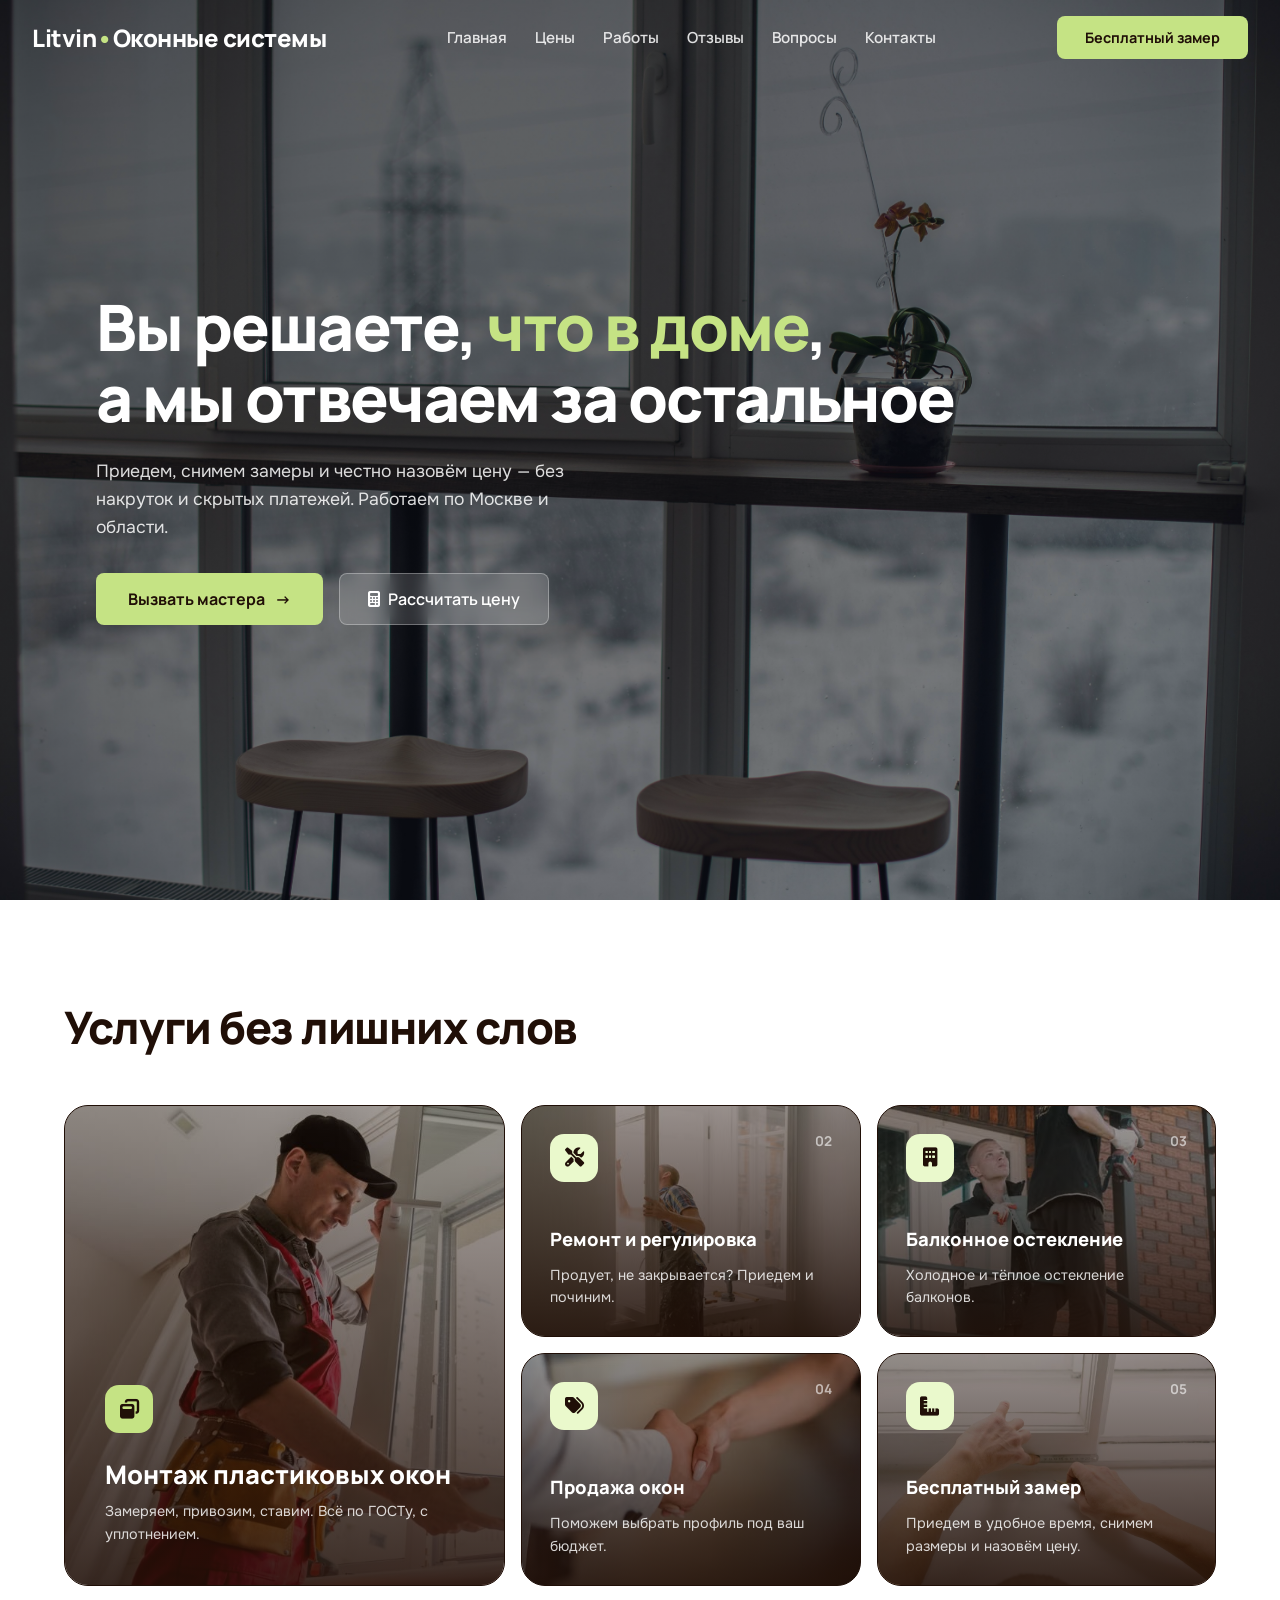
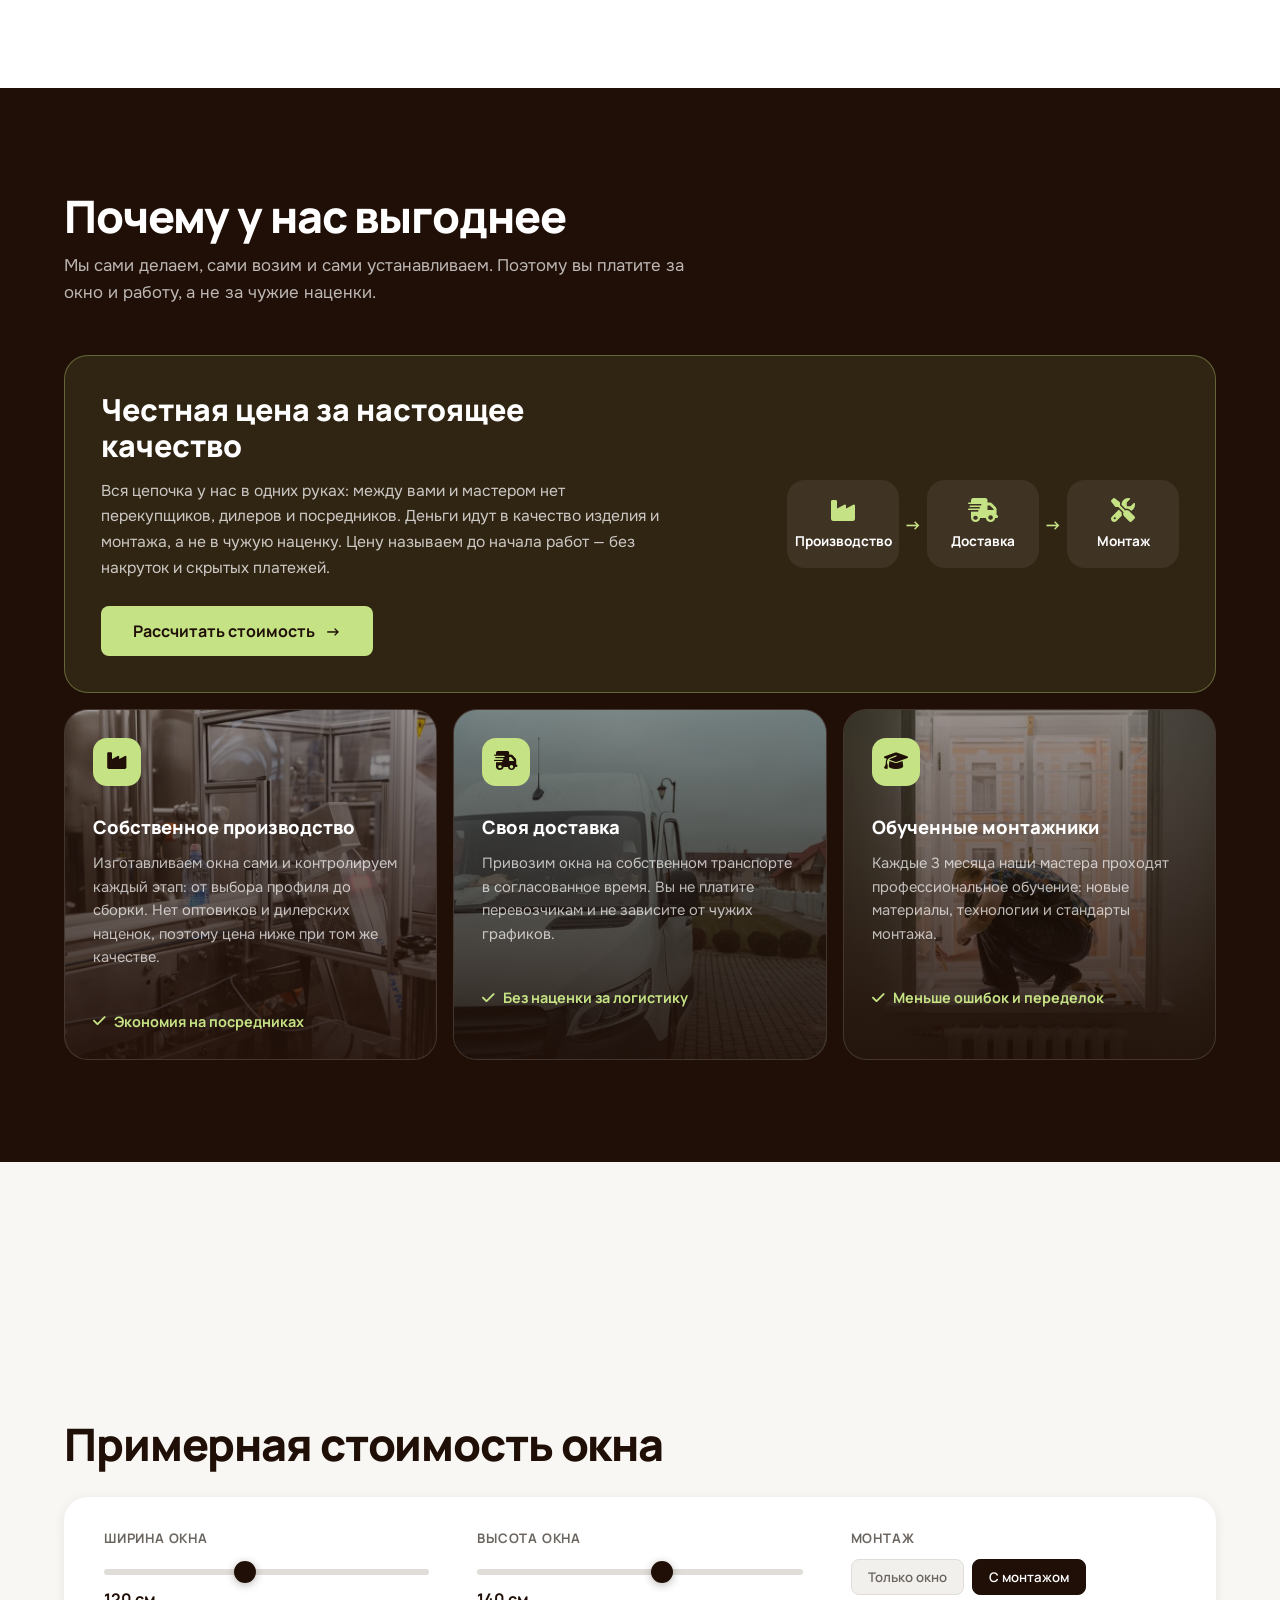
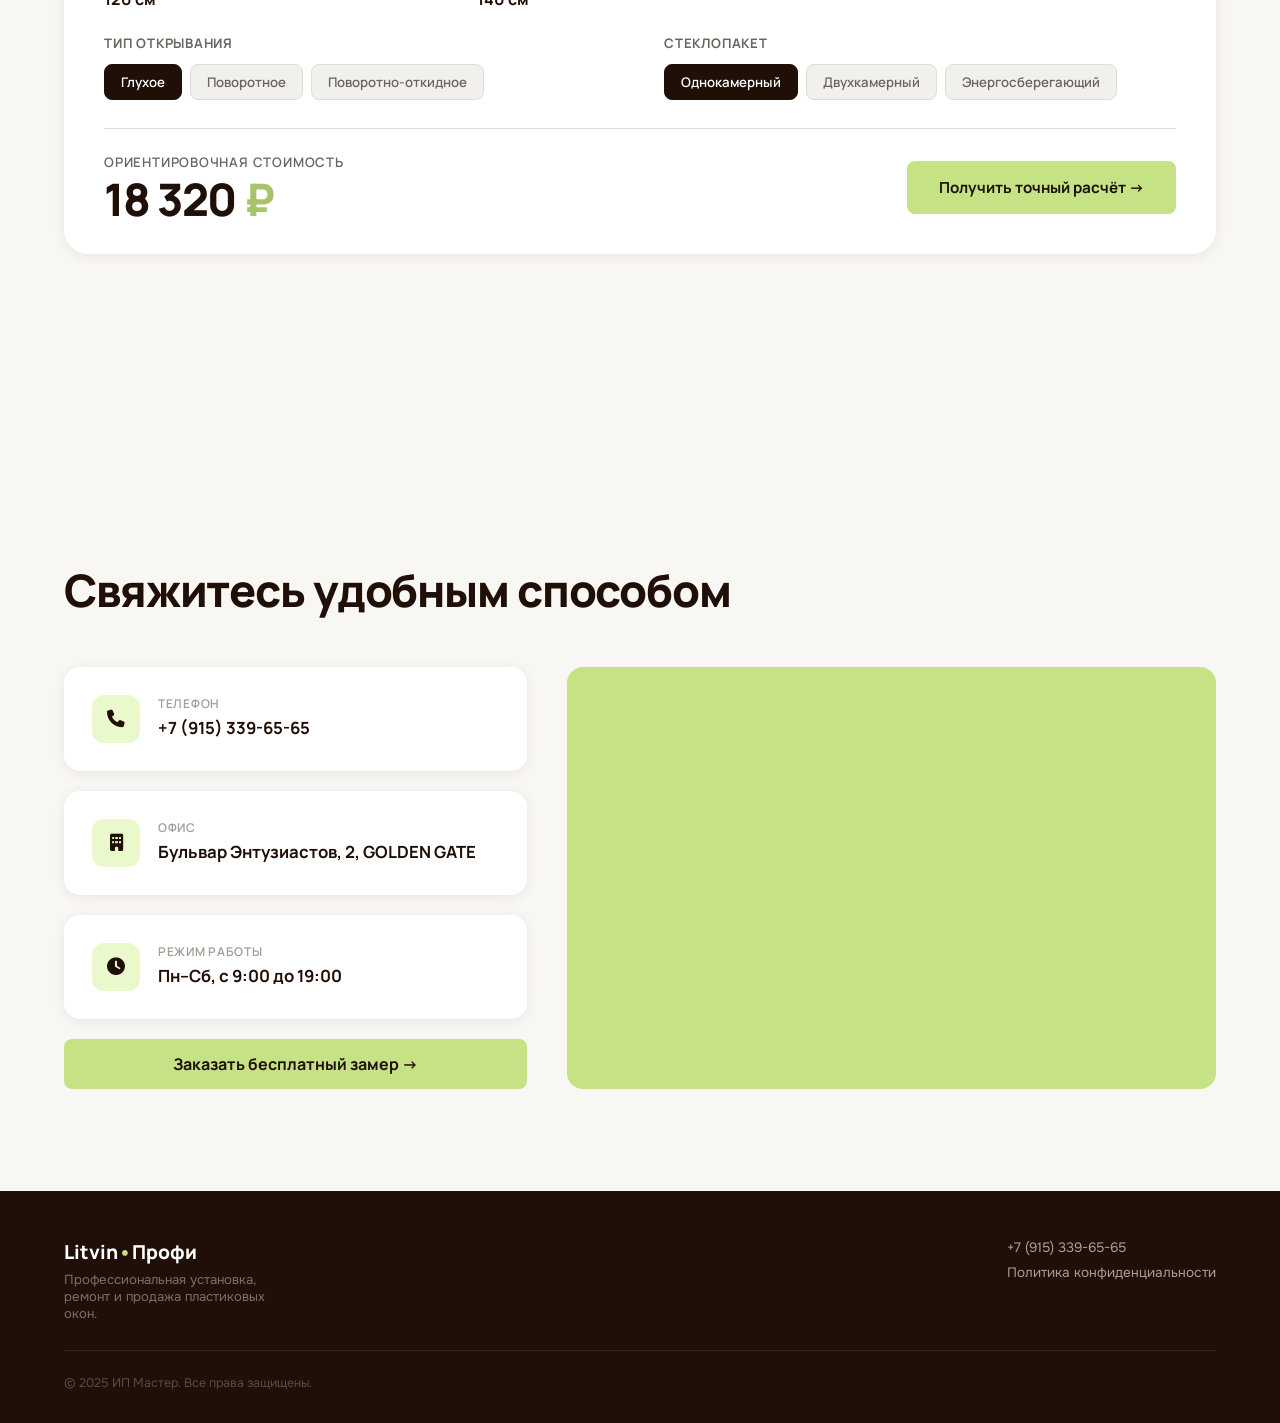
==== index.html @ 49bd023a "works" ====
<!DOCTYPE html>
<html lang="ru">
<head>
  <meta charset="UTF-8" />
  <meta name="viewport" content="width=device-width, initial-scale=1.0" />
  <title>Окна — Профессиональный монтаж</title>
  
  <link rel="preconnect" href="https://fonts.googleapis.com" />
  <link rel="preconnect" href="https://fonts.gstatic.com" crossorigin />
  <link href="https://fonts.googleapis.com/css2?family=Manrope:wght@300;400;500;600;700;800&family=Onest:wght@300;400;500;600;700&display=swap" rel="stylesheet" />
  <link rel="stylesheet" href="https://cdnjs.cloudflare.com/ajax/libs/font-awesome/6.5.0/css/all.min.css" />
  <link rel="stylesheet" href="css/style.css" />
</head>
<body>

  <!-- Лоудер -->
  <div class="loader-wrapper" id="loaderWrapper">
    <div class="loader">
      <div class="truckWrapper">
        <div class="truckBody">
          <svg xmlns="http://www.w3.org/2000/svg" fill="none" viewBox="0 0 198 93" class="trucksvg">
            <path stroke-width="3" stroke="#282828" fill="#F83D3D" d="M135 22.5H177.264C178.295 22.5 179.22 23.133 179.594 24.0939L192.33 56.8443C192.442 57.1332 192.5 57.4404 192.5 57.7504V89C192.5 90.3807 191.381 91.5 190 91.5H135C133.619 91.5 132.5 90.3807 132.5 89V25C132.5 23.6193 133.619 22.5 135 22.5Z"></path>
            <path stroke-width="3" stroke="#282828" fill="#7D7C7C" d="M146 33.5H181.741C182.779 33.5 183.709 34.1415 184.078 35.112L190.538 52.112C191.16 53.748 189.951 55.5 188.201 55.5H146C144.619 55.5 143.5 54.3807 143.5 53V36C143.5 34.6193 144.619 33.5 146 33.5Z"></path>
            <path stroke-width="2" stroke="#282828" fill="#282828" d="M150 65C150 65.39 149.763 65.8656 149.127 66.2893C148.499 66.7083 147.573 67 146.5 67C145.427 67 144.501 66.7083 143.873 66.2893C143.237 65.8656 143 65.39 143 65C143 64.61 143.237 64.1344 143.873 63.7107C144.501 63.2917 145.427 63 146.5 63C147.573 63 148.499 63.2917 149.127 63.7107C149.763 64.1344 150 64.61 150 65Z"></path>
            <rect stroke-width="2" stroke="#282828" fill="#FFFCAB" rx="1" height="7" width="5" y="63" x="187"></rect>
            <rect stroke-width="2" stroke="#282828" fill="#282828" rx="1" height="11" width="4" y="81" x="193"></rect>
            <rect stroke-width="3" stroke="#282828" fill="#DFDFDF" rx="2.5" height="90" width="121" y="1.5" x="6.5"></rect>
            <rect stroke-width="2" stroke="#282828" fill="#DFDFDF" rx="2" height="4" width="6" y="84" x="1"></rect>
          </svg>
        </div>
        <div class="truckTires">
          <svg xmlns="http://www.w3.org/2000/svg" fill="none" viewBox="0 0 30 30" class="tiresvg">
            <circle stroke-width="3" stroke="#282828" fill="#282828" r="13.5" cy="15" cx="15"></circle>
            <circle fill="#DFDFDF" r="7" cy="15" cx="15"></circle>
          </svg>
          <svg xmlns="http://www.w3.org/2000/svg" fill="none" viewBox="0 0 30 30" class="tiresvg">
            <circle stroke-width="3" stroke="#282828" fill="#282828" r="13.5" cy="15" cx="15"></circle>
            <circle fill="#DFDFDF" r="7" cy="15" cx="15"></circle>
          </svg>
        </div>
        <div class="road"></div>
        <svg xml:space="preserve" viewBox="0 0 453.459 453.459" xmlns="http://www.w3.org/2000/svg" id="Capa_1" version="1.1" fill="#000000" class="lampPost">
          <path d="M252.882,0c-37.781,0-68.686,29.953-70.245,67.358h-6.917v8.954c-26.109,2.163-45.463,10.011-45.463,19.366h9.993c-1.65,5.146-2.507,10.54-2.507,16.017c0,28.956,23.558,52.514,52.514,52.514c28.956,0,52.514-23.558,52.514-52.514c0-5.478-0.856-10.872-2.506-16.017h9.992c0-9.354-19.352-17.204-45.463-19.366v-8.954h-6.149C200.189,38.779,223.924,16,252.882,16c29.952,0,54.32,24.368,54.32,54.32c0,28.774-11.078,37.009-25.105,47.437c-17.444,12.968-37.216,27.667-37.216,78.884v113.914h-0.797c-5.068,0-9.174,4.108-9.174,9.177c0,2.844,1.293,5.383,3.321,7.066c-3.432,27.933-26.851,95.744-8.226,115.459v11.202h45.75v-11.202c18.625-19.715-4.794-87.527-8.227-115.459c2.029-1.683,3.322-4.223,3.322-7.066c0-5.068-4.107-9.177-9.176-9.177h-0.795V196.641c0-43.174,14.942-54.283,30.762-66.043c14.793-10.997,31.559-23.461,31.559-60.277C323.202,31.545,291.656,0,252.882,0z M232.77,111.694c0,23.442-19.071,42.514-42.514,42.514c-23.442,0-42.514-19.072-42.514-42.514c0-5.531,1.078-10.957,3.141-16.017h78.747C231.693,100.736,232.77,106.162,232.77,111.694z"></path>
        </svg>
      </div>
    </div>
  </div>

  <!-- Мобильное меню -->
  <div class="menu-overlay" id="menuOverlay"></div>
  <div class="mobile-menu" id="mobileMenu">
    <a href="index.html">Главная</a>
    <a href="#calculator">Калькулятор</a>
    <a href="portfolio.html">Работы</a>
    <a href="reviews.html">Отзывы</a>
    <a href="faq.html">Вопросы</a>
    <a href="#contacts">Контакты</a>
    <button class="nav-cta mobile-cta" onclick="openLeadModal()">Бесплатный замер</button>
  </div>

  <!-- Шапка -->
  <header id="header">
    <div class="nav-container">
      <div class="nav-logo">
        <a href="#">Litvin<span>•</span>Оконные системы</a>
      </div>
      
      <nav class="nav-links">
        <a href="index.html">Главная</a>
        <a href="#calculator">Цены</a>
        <a href="portfolio.html">Работы</a>
        <a href="reviews.html">Отзывы</a>
        <a href="faq.html">Вопросы</a>
        <a href="#contacts">Контакты</a>
      </nav>
      
      <button class="nav-cta" onclick="openLeadModal()">Бесплатный замер</button>
      <button class="hamburger" id="menuOpen" aria-label="Меню"><i class="fa fa-bars"></i></button>
    </div>
  </header>

  <!-- Герой -->
  <section id="hero">
    <div class="hero-overlay"></div>
    <div class="hero-content">
      <div class="hero-text">
        <h1>Вы решаете, <span>что в доме</span>,<br/>а мы отвечаем за остальное</h1>
        <p>Приедем, снимем замеры и честно назовём цену — без накруток и скрытых платежей. Работаем по Москве и области.</p>
        <div class="hero-btns">
          <button class="btn-primary" onclick="openLeadModal()">Вызвать мастера <span class="arrow">→</span></button>
          <a href="#calculator" class="btn-secondary"><i class="fa fa-calculator"></i> Рассчитать цену</a>
        </div>
      </div>
    </div>
  </section>

  <!-- Услуги -->
  <section id="services">
    <div class="section-inner">
      <h2 class="section-title reveal">Услуги без лишних слов</h2>
      <div class="services-grid">
        <div class="service-card featured reveal" data-photo="montazh">
          <div class="service-icon"><i class="fa fa-window-restore"></i></div>
          <div>
            <div class="service-name">Монтаж пластиковых окон</div>
            <div class="service-desc">Замеряем, привозим, ставим. Всё по ГОСТу, с уплотнением.</div>
          </div>
          <div class="service-num">01</div>
        </div>
        <div class="service-card reveal" data-photo="remont">
          <div class="service-icon"><i class="fa fa-screwdriver-wrench"></i></div>
          <div class="service-name">Ремонт и регулировка</div>
          <div class="service-desc">Продует, не закрывается? Приедем и починим.</div>
          <div class="service-num">02</div>
        </div>
        <div class="service-card reveal" data-photo="balkon">
          <div class="service-icon"><i class="fa fa-building"></i></div>
          <div class="service-name">Балконное остекление</div>
          <div class="service-desc">Холодное и тёплое остекление балконов.</div>
          <div class="service-num">03</div>
        </div>
        <div class="service-card reveal" data-photo="prodazha">
          <div class="service-icon"><i class="fa fa-tags"></i></div>
          <div class="service-name">Продажа окон</div>
          <div class="service-desc">Поможем выбрать профиль под ваш бюджет.</div>
          <div class="service-num">04</div>
        </div>
        <div class="service-card reveal" data-photo="zamer">
          <div class="service-icon"><i class="fa fa-ruler-combined"></i></div>
          <div class="service-name">Бесплатный замер</div>
          <div class="service-desc">Приедем в удобное время, снимем размеры и назовём цену.</div>
          <div class="service-num">05</div>
        </div>
      </div>
    </div>
  </section>

  <!-- Преимущества -->
  <section id="advantages">
    <div class="section-inner">
      <h2 class="section-title reveal">Почему у нас выгоднее</h2>
      <p class="adv-lead reveal">Мы сами делаем, сами возим и сами устанавливаем. Поэтому вы платите за окно и работу, а не за чужие наценки.</p>

      <div class="adv-grid">
        <div class="adv-card adv-main reveal">
          <div class="adv-main-text">
            <div class="adv-main-title">Честная цена за настоящее качество</div>
            <p>Вся цепочка у нас в одних руках: между вами и мастером нет перекупщиков, дилеров и посредников. Деньги идут в качество изделия и монтажа, а не в чужую наценку. Цену называем до начала работ — без накруток и скрытых платежей.</p>
            <a href="#calculator" class="btn-primary">Рассчитать стоимость <span class="arrow">→</span></a>
          </div>
          <div class="adv-chain" aria-label="Производство, доставка, монтаж">
            <div class="adv-step"><i class="fa fa-industry"></i><span>Производство</span></div>
            <div class="adv-step"><i class="fa fa-truck-fast"></i><span>Доставка</span></div>
            <div class="adv-step"><i class="fa fa-screwdriver-wrench"></i><span>Монтаж</span></div>
          </div>
        </div>

        <div class="adv-card reveal" data-photo="proizvodstvo">
          <div class="adv-icon"><i class="fa fa-industry"></i></div>
          <div class="adv-name">Собственное производство</div>
          <div class="adv-desc">Изготавливаем окна сами и контролируем каждый этап: от выбора профиля до сборки. Нет оптовиков и дилерских наценок, поэтому цена ниже при том же качестве.</div>
          <div class="adv-benefit"><i class="fa fa-check"></i> Экономия на посредниках</div>
        </div>

        <div class="adv-card reveal" data-photo="dostavka">
          <div class="adv-icon"><i class="fa fa-truck-fast"></i></div>
          <div class="adv-name">Своя доставка</div>
          <div class="adv-desc">Привозим окна на собственном транспорте в согласованное время. Вы не платите перевозчикам и не зависите от чужих графиков.</div>
          <div class="adv-benefit"><i class="fa fa-check"></i> Без наценки за логистику</div>
        </div>

        <div class="adv-card reveal" data-photo="montazhniki">
          <div class="adv-icon"><i class="fa fa-graduation-cap"></i></div>
          <div class="adv-name">Обученные монтажники</div>
          <div class="adv-desc">Каждые 3 месяца наши мастера проходят профессиональное обучение: новые материалы, технологии и стандарты монтажа.</div>
          <div class="adv-benefit"><i class="fa fa-check"></i> Меньше ошибок и переделок</div>
        </div>
      </div>
    </div>
  </section>

  <!-- Калькулятор -->
  <section id="calculator">
    <div class="section-inner">
      <h2 class="section-title reveal">Примерная стоимость окна</h2>
      <div class="calc-wrapper">
        <div class="calc-form">
          <div class="calc-group">
            <label class="calc-label">Ширина окна</label>
            <input type="range" class="calc-range" id="rangeW" min="60" max="200" value="120" step="5" />
            <span class="range-val"><span id="valW">120</span> см</span>
          </div>
          <div class="calc-group">
            <label class="calc-label">Высота окна</label>
            <input type="range" class="calc-range" id="rangeH" min="60" max="200" value="140" step="5" />
            <span class="range-val"><span id="valH">140</span> см</span>
          </div>
          <div class="calc-group">
            <label class="calc-label">Тип открывания</label>
            <div class="toggle-group" id="openType">
              <button class="toggle-btn active" data-val="1" onclick="setToggle('openType', this)">Глухое</button>
              <button class="toggle-btn" data-val="1.15" onclick="setToggle('openType', this)">Поворотное</button>
              <button class="toggle-btn" data-val="1.25" onclick="setToggle('openType', this)">Поворотно-откидное</button>
            </div>
          </div>
          <div class="calc-group">
            <label class="calc-label">Стеклопакет</label>
            <div class="toggle-group" id="glassType">
              <button class="toggle-btn active" data-val="1" onclick="setToggle('glassType', this)">Однокамерный</button>
              <button class="toggle-btn" data-val="1.2" onclick="setToggle('glassType', this)">Двухкамерный</button>
              <button class="toggle-btn" data-val="1.4" onclick="setToggle('glassType', this)">Энергосберегающий</button>
            </div>
          </div>
          <div class="calc-group">
            <label class="calc-label">Монтаж</label>
            <div class="toggle-group" id="mountType">
              <button class="toggle-btn" data-val="0" onclick="setToggle('mountType', this)">Только окно</button>
              <button class="toggle-btn active" data-val="1" onclick="setToggle('mountType', this)">С монтажом</button>
            </div>
          </div>
        </div>
        <div class="calc-result">
          <div class="calc-total">
            <div class="calc-result-label">Ориентировочная стоимость</div>
            <div class="calc-price" id="calcPrice">18 400 <span>₽</span></div>
          </div>
          <button class="btn-amber" onclick="openLeadModal()">Получить точный расчёт →</button>
        </div>
      </div>
    </div>
  </section>

  
  <!-- Контакты -->
  <section id="contacts">
    <div class="section-inner">
      <h2 class="section-title reveal">Свяжитесь удобным способом</h2>
      <div class="contacts-grid">
        <div class="contact-info">
          <div class="contact-block">
            <div class="ci-icon"><i class="fa fa-phone"></i></div>
            <div>
              <div class="ci-label">Телефон</div>
              <a class="ci-value" href="tel:+79153396565">+7 (915) 339-65-65</a>
            </div>
          </div>
          <div class="contact-block">
            <div class="ci-icon"><i class="fa fa-building"></i></div>
            <div>
              <div class="ci-label">Офис</div>
              <span class="ci-value">Бульвар Энтузиастов, 2, GOLDEN GATE</span>
           
            </div>
          </div>
          <div class="contact-block">
            <div class="ci-icon"><i class="fa fa-clock"></i></div>
            <div>
              <div class="ci-label">Режим работы</div>
              <span class="ci-value">Пн–Сб, с 9:00 до 19:00</span>
            </div>
          </div>
          <button class="btn-primary" style="width:100%;justify-content:center;" onclick="openLeadModal()">Заказать бесплатный замер →</button>
        </div>
        <div class="map-wrap">
          <iframe
            src="https://yandex.ru/map-widget/v1/?ll=37.682317%2C55.746233&z=17&pt=37.682317%2C55.746233%2Cpm2rdm"
            title="Карта: Бульвар Энтузиастов, 2, GOLDEN GATE"
            loading="lazy"
            referrerpolicy="no-referrer-when-downgrade"
            allowfullscreen></iframe>
        </div>
      </div>
    </div>
  </section>

  <!-- Футер -->
  <footer>
    <div class="footer-inner">
      <div class="footer-brand">
        <div class="brand-name">Litvin<span>•</span>Профи</div>
        <p>Профессиональная установка, ремонт и продажа пластиковых окон.</p>
      </div>
      <div class="footer-links">
        <a href="tel:+79153396565">+7 (915) 339-65-65</a>
        <a href="privacy.html">Политика конфиденциальности</a>
      </div>
    </div>
    <div class="footer-bottom">
      <p>© 2025 ИП Мастер. Все права защищены.</p>
    </div>
  </footer>

  <!-- Кнопка наверх -->
  <button id="scroll-top" onclick="window.scrollTo({top:0,behavior:'smooth'})">
    <i class="fa fa-arrow-up"></i>
  </button>

  <!-- МОДАЛЬНОЕ ОКНО ФОРМЫ ЗАЯВКИ -->
  <div class="lead-modal-overlay" id="leadModalOverlay" onclick="closeLeadModal(event)">
    <div class="lead-modal" role="dialog" aria-modal="true" aria-labelledby="leadModalTitle">
      <button class="lead-modal-close" onclick="closeLeadModal()" aria-label="Закрыть">
        <i class="fa fa-times"></i>
      </button>

      <form class="form" id="leadForm" novalidate>
        <p class="title" id="leadModalTitle">Бесплатный замер</p>
        <p class="message">Оставьте заявку — с вами свяжутся в ближайшее время</p>

        <label>
          <input class="input" type="text" id="userName" placeholder=" " required>
          <span>Ваше имя</span>
        </label>

        <label>
          <input class="input" type="tel" id="userPhone" placeholder=" " required>
          <span>Телефон</span>
        </label>

        <label>
          <input class="input" type="text" id="userAddress" placeholder=" ">
          <span>Адрес (необязательно)</span>
        </label>

        <label>
          <textarea class="input textarea" id="userMessage" rows="3" placeholder=" "></textarea>
          <span>Комментарий</span>
        </label>

        <label class="consent">
          <input type="checkbox" id="userConsent" required>
          <span>Я даю согласие на обработку персональных данных и ознакомлен(а) с <a href="privacy.html" target="_blank" rel="noopener">Политикой конфиденциальности</a></span>
        </label>

        <button type="submit" class="submit">Отправить заявку</button>
        <div class="form-notification-slot" id="formNotificationSlot"></div>
      </form>
    </div>
  </div>

  <script src="js/main.js"></script>
</body>
</html>
---- css/style.css ----
/* ============================
   ПЕРЕМЕННЫЕ И СБРОС
   ============================ */
:root {
  --white: #FFFFFF;
  --cream: #F9F7F4;
  --gray-100: #F2F0ED;
  --gray-200: #E0DDD8;
  --gray-400: #A09B93;
  --gray-600: #6B6560;
  --gray-800: #2E2B27;
  --primary-light: #c5e384;
  --primary-dark: #200f07;
  --accent: #c5e384;
  --accent-dark: #a8c46a;
  --accent-light: #eaf9cc;
  --shadow-sm: 0 2px 12px rgba(32,15,7,0.08);
  --shadow-md: 0 8px 32px rgba(32,15,7,0.12);
  --shadow-lg: 0 20px 60px rgba(32,15,7,0.18);
  --radius: 16px;
  --radius-sm: 8px;
  --transition: 0.35s cubic-bezier(0.4,0,0.2,1);
}

*, *::before, *::after {
  box-sizing: border-box;
  margin: 0;
  padding: 0;
}

html {
  scroll-behavior: smooth;
  font-size: 16px;
}

body {
  font-family: 'Onest', sans-serif;
  background: var(--cream);
  color: var(--gray-800);
  overflow-x: hidden;
}

body.modal-open {
  overflow: hidden;
}

/* ============================
   ШАПКА
   ============================ */
#header {
  position: fixed;
  top: 0;
  left: 0;
  right: 0;
  z-index: 1000;
  background: transparent;
  transition: background 0.3s ease, backdrop-filter 0.3s ease;
}

#header.scrolled {
  background: #200f07;
  backdrop-filter: blur(10px);
  box-shadow: 0 4px 20px rgba(0,0,0,0.2);
}

.nav-container {
  max-width: 1400px;
  margin: 0 auto;
  padding: 16px 32px;
  display: flex;
  align-items: center;
  justify-content: space-between;
  gap: 32px;
}

.nav-logo a {
  font-family: 'Manrope', sans-serif;
  font-weight: 800;
  font-size: 1.5rem;
  color: var(--white);
  text-decoration: none;
  letter-spacing: -0.02em;
}

.nav-logo a span { color: var(--primary-light); }

.nav-links {
  display: flex;
  gap: 28px;
}

.nav-links a {
  font-family: 'Manrope', sans-serif;
  font-weight: 600;
  font-size: 0.95rem;
  color: rgba(255,255,255,0.85);
  text-decoration: none;
  transition: var(--transition);
}

.nav-links a:hover { color: var(--primary-light); }

.nav-cta {
  background: var(--primary-light);
  color: var(--primary-dark);
  border: none;
  font-family: 'Manrope', sans-serif;
  font-weight: 700;
  font-size: 0.9rem;
  padding: 12px 28px;
  border-radius: 8px;
  cursor: pointer;
  transition: var(--transition);
  white-space: nowrap;
}

.nav-cta:hover {
  background: var(--accent-dark);
  transform: translateY(-2px);
}

.hamburger {
  display: none;
  width: 44px;
  height: 44px;
  background: rgba(255,255,255,0.2);
  border-radius: 50%;
  border: 1px solid rgba(255,255,255,0.3);
  cursor: pointer;
  font-size: 1.2rem;
  color: var(--white);
  transition: all 0.3s ease;
}

@media (max-width: 900px) {
  .nav-links { display: none; }
  .hamburger { display: flex; align-items: center; justify-content: center; }
  .nav-cta { margin-left: auto; }
}

@media (max-width: 600px) {
  .nav-container { padding: 12px 16px; }
  .nav-logo a { font-size: 1.2rem; }
  .nav-cta { display: none; }
  .hamburger { margin-left: auto; }
}

/* ============================
   ГЕРОЙ
   ============================ */
#hero {
  min-height: 100vh;
  position: relative;
  background: url('../images/back.jpg') center center / cover no-repeat, #200f07;
  display: flex;
  align-items: center;
  justify-content: center;
  padding-top: calc(80px + env(safe-area-inset-top, 0px));
}

.hero-overlay {
  position: absolute;
  inset: 0;
  background: linear-gradient(135deg, rgba(0,0,0,0.55) 0%, rgba(0,0,0,0.4) 100%);
}

.hero-content {
  position: relative;
  z-index: 2;
  max-width: 1400px;
  width: 100%;
  margin: 0 auto;
  padding: 120px 32px 80px;
  display: flex;
  align-items: center;
  justify-content: space-between;
  gap: 60px;
  flex-wrap: wrap;
}

.hero-text { flex: 1; min-width: 280px; }

.hero-text h1 {
  font-family: 'Manrope', sans-serif;
  font-weight: 800;
  font-size: clamp(2.2rem, 5vw, 4rem);
  line-height: 1.1;
  letter-spacing: -0.03em;
  color: var(--white);
  margin-bottom: 24px;
}

.hero-text h1 span { color: var(--primary-light); }

.hero-text p {
  font-size: 1.1rem;
  color: rgba(255,255,255,0.85);
  line-height: 1.6;
  max-width: 500px;
  margin-bottom: 32px;
}

.hero-btns {
  display: flex;
  gap: 16px;
  flex-wrap: wrap;
}

.btn-primary {
  display: inline-flex;
  align-items: center;
  gap: 10px;
  background: var(--primary-light);
  color: var(--primary-dark);
  font-family: 'Manrope', sans-serif;
  font-weight: 700;
  font-size: 1rem;
  padding: 14px 32px;
  border-radius: 8px;
  border: none;
  cursor: pointer;
  text-decoration: none;
  transition: var(--transition);
}

.btn-primary:hover {
  background: var(--accent-dark);
  transform: translateY(-2px);
}

.btn-primary .arrow {
  display: inline-block;
  transition: transform 0.3s;
}

.btn-primary:hover .arrow { transform: translateX(6px); }

.btn-secondary {
  display: inline-flex;
  align-items: center;
  gap: 8px;
  background: rgba(255,255,255,0.15);
  backdrop-filter: blur(8px);
  color: var(--white);
  font-family: 'Manrope', sans-serif;
  font-weight: 600;
  font-size: 1rem;
  padding: 14px 28px;
  border-radius: 8px;
  border: 1.5px solid rgba(255,255,255,0.3);
  cursor: pointer;
  text-decoration: none;
  transition: var(--transition);
}

.btn-secondary:hover {
  background: rgba(255,255,255,0.25);
  border-color: var(--primary-light);
}

@media (max-width: 900px) {
  .hero-content {
    flex-direction: column;
    text-align: left;
    padding: 140px 24px 60px;
    gap: 40px;
  }
  .hero-text h1 {
    font-size: clamp(2rem, 8vw, 3rem);
    line-height: 1.15;
  }
  .hero-text h1 br { display: none; }
  .hero-text p {
    font-size: 1rem;
    max-width: 100%;
    line-height: 1.5;
  }
  .hero-btns {
    flex-direction: column;
    align-items: stretch;
    gap: 12px;
  }
  .hero-btns .btn-primary,
  .hero-btns .btn-secondary {
    width: 100%;
    justify-content: center;
    padding: 16px 24px;
    font-size: 0.95rem;
  }
}

/* ============================
   ОБЩИЕ СТИЛИ СЕКЦИЙ
   ============================ */
section {
  padding: clamp(64px, 8vw, 120px) clamp(20px, 5vw, 80px);
}

.section-inner {
  max-width: 1180px;
  margin: 0 auto;
}

.section-label {
  display: inline-flex;
  align-items: center;
  gap: 8px;
  font-family: 'Manrope', sans-serif;
  font-weight: 700;
  font-size: 0.8rem;
  letter-spacing: 0.08em;
  text-transform: uppercase;
  color: var(--accent-dark);
  background: var(--accent-light);
  padding: 8px 16px;
  border-radius: 50px;
  margin-bottom: 16px;
}

.section-title {
  font-family: 'Manrope', sans-serif;
  font-weight: 800;
  font-size: clamp(1.8rem, 3.5vw, 2.8rem);
  letter-spacing: -0.025em;
  color: var(--primary-dark);
  line-height: 1.12;
  margin-bottom: 16px;
}

.reveal {
  opacity: 0;
  transform: translateY(28px);
  transition: opacity 0.65s cubic-bezier(0.4,0,0.2,1), transform 0.65s cubic-bezier(0.4,0,0.2,1);
}

.reveal.visible {
  opacity: 1;
  transform: translateY(0);
}

/* ============================
   УСЛУГИ
   ============================ */
#services { background: var(--white); }

.services-grid {
  display: grid;
  grid-template-columns: 1.3fr 1fr 1fr;
  grid-template-rows: auto auto;
  gap: 16px;
  margin-top: 52px;
}

.service-card {
  background: var(--primary-dark); /* запасной фон, пока нет фото */
  border: 1px solid var(--primary-dark);
  border-radius: 24px;
  padding: 28px;
  position: relative;
  isolation: isolate;
  overflow: hidden;
  display: flex;
  flex-direction: column;
  gap: 4px;
  transition: background 0.4s, border-color 0.4s, transform 0.4s, box-shadow 0.4s;
}

.service-card:hover {
  border-color: var(--primary-light);
  transform: translateY(-4px);
  box-shadow: var(--shadow-md);
}

.service-card.featured {
  grid-row: span 2;
  background: var(--primary-dark);
  border-color: var(--primary-dark);
  color: var(--white);
  justify-content: flex-end;
  min-height: 420px;
  padding: 40px;
}

.service-icon {
  width: 48px;
  height: 48px;
  background: var(--accent-light);
  border-radius: 14px;
  display: flex;
  align-items: center;
  justify-content: center;
  font-size: 1.2rem;
  color: var(--primary-dark);
  margin-bottom: 40px;
  position: relative;
  z-index: 1;
  transition: background 0.4s, color 0.4s;
}

.service-card:hover .service-icon,
.service-card.featured .service-icon {
  background: var(--primary-light);
  color: var(--primary-dark);
}

.service-card.featured .service-icon { margin-bottom: 20px; }

.service-name {
  font-family: 'Manrope', sans-serif;
  font-weight: 800;
  font-size: 1.15rem;
  color: var(--white);
  margin-bottom: 8px;
  position: relative;
  z-index: 1;
  transition: color 0.4s;
}

.service-card.featured .service-name { color: var(--white); }
.service-card.featured .service-name { font-size: 1.6rem; }

.service-desc {
  font-size: 0.9rem;
  color: rgba(255,255,255,0.82);
  line-height: 1.55;
  position: relative;
  z-index: 1;
  transition: color 0.4s;
}

.service-card:hover .service-desc { color: var(--white); }

.service-num {
  position: absolute;
  top: 26px;
  right: 28px;
  font-family: 'Manrope', sans-serif;
  font-weight: 700;
  font-size: 0.85rem;
  color: rgba(255,255,255,0.6);
  z-index: 1;
  transition: color 0.4s;
}

.service-card:hover .service-num { color: var(--primary-light); }
.service-card.featured .service-num { display: none; }

@media (max-width: 900px) {
  .services-grid { grid-template-columns: 1fr 1fr; margin-top: 36px; }
  .service-card.featured { grid-row: auto; grid-column: 1 / -1; min-height: 0; padding: 28px; }
}

@media (max-width: 560px) {
  .hero-text h1 { font-size: 1.8rem; line-height: 1.2; }
  .hero-text p { font-size: 0.95rem; }
  .hero-btns .btn-primary,
  .hero-btns .btn-secondary { padding: 14px 20px; font-size: 0.9rem; }
  .services-grid { grid-template-columns: 1fr; gap: 10px; }
  .service-card:not(.featured) {
    display: grid;
    grid-template-columns: 44px 1fr;
    column-gap: 14px;
    align-items: center;
    padding: 14px 16px;
    border-radius: 18px;
  }
  .service-card:not(.featured) .service-icon {
    grid-row: 1 / span 2;
    width: 44px;
    height: 44px;
    margin: 0;
    font-size: 1.05rem;
  }
  .service-card:not(.featured) .service-name { font-size: 1rem; margin: 0; }
  .service-card:not(.featured) .service-desc { font-size: 0.82rem; line-height: 1.4; }
  .service-card:not(.featured) .service-num { display: none; }
  .service-card.featured { padding: 22px; }
  .service-card.featured .service-name { font-size: 1.3rem; }
  .portfolio-slider { grid-template-columns: 1fr; }
}

/* ============================
   КАЛЬКУЛЯТОР
   ============================ */
#calculator {
  background: var(--cream);
  min-height: 100vh;
  display: flex;
  align-items: center;
  padding-top: 96px;
  padding-bottom: 48px;
}

#calculator .section-inner { max-width: none; width: 100%; }
#calculator .section-title { margin-bottom: 0; }

.calc-wrapper {
  margin-top: 28px;
  background: var(--white);
  border-radius: 24px;
  padding: 32px 40px;
  box-shadow: var(--shadow-sm);
}

.calc-form {
  display: grid;
  grid-template-columns: repeat(6, 1fr);
  gap: 24px 48px;
}

.calc-group { margin-bottom: 0; }
.calc-form .calc-group:nth-child(1) { grid-row: 1; grid-column: 1 / 3; }
.calc-form .calc-group:nth-child(2) { grid-row: 1; grid-column: 3 / 5; }
.calc-form .calc-group:nth-child(5) { grid-row: 1; grid-column: 5 / 7; }
.calc-form .calc-group:nth-child(3) { grid-row: 2; grid-column: 1 / 4; }
.calc-form .calc-group:nth-child(4) { grid-row: 2; grid-column: 4 / 7; }

.calc-label {
  font-family: 'Manrope', sans-serif;
  font-weight: 700;
  font-size: 0.82rem;
  color: var(--gray-600);
  letter-spacing: 0.06em;
  text-transform: uppercase;
  margin-bottom: 12px;
  display: block;
}

.calc-range {
  width: 100%;
  -webkit-appearance: none;
  height: 6px;
  background: var(--gray-200);
  border-radius: 4px;
  outline: none;
}

.calc-range::-webkit-slider-thumb {
  -webkit-appearance: none;
  width: 22px;
  height: 22px;
  background: var(--primary-dark);
  border-radius: 50%;
  cursor: pointer;
  box-shadow: 0 2px 8px rgba(32,15,7,0.3);
}

.range-val {
  font-family: 'Manrope', sans-serif;
  font-weight: 700;
  font-size: 1rem;
  color: var(--primary-dark);
  margin-top: 8px;
  display: block;
}

.toggle-group {
  display: flex;
  gap: 8px;
  flex-wrap: wrap;
}

.toggle-btn {
  background: var(--gray-100);
  border: 1.5px solid var(--gray-200);
  border-radius: 8px;
  padding: 8px 16px;
  font-family: 'Manrope', sans-serif;
  font-weight: 600;
  font-size: 0.83rem;
  color: var(--gray-600);
  cursor: pointer;
  transition: var(--transition);
}

.toggle-btn.active {
  background: var(--primary-dark);
  border-color: var(--primary-dark);
  color: var(--white);
}

/* стоимость встроена в общую панель, а не вынесена в отдельный блок */
.calc-result {
  margin-top: 28px;
  padding-top: 24px;
  border-top: 1px solid var(--gray-200);
  display: flex;
  align-items: center;
  justify-content: space-between;
  gap: 24px;
  flex-wrap: wrap;
}

.calc-result-label {
  font-family: 'Manrope', sans-serif;
  font-weight: 600;
  font-size: 0.82rem;
  letter-spacing: 0.06em;
  text-transform: uppercase;
  color: var(--gray-600);
  margin-bottom: 6px;
}

.calc-price {
  font-family: 'Manrope', sans-serif;
  font-weight: 900;
  font-size: clamp(2rem, 3.5vw, 2.8rem);
  letter-spacing: -0.03em;
  color: var(--primary-dark);
  line-height: 1;
}

.calc-price span { color: var(--accent-dark); }

.btn-amber {
  display: inline-flex;
  align-items: center;
  justify-content: center;
  gap: 10px;
  background: var(--primary-light);
  color: var(--primary-dark);
  font-family: 'Manrope', sans-serif;
  font-weight: 700;
  font-size: 0.95rem;
  padding: 16px 32px;
  border-radius: 8px;
  border: none;
  cursor: pointer;
  white-space: nowrap;
  transition: var(--transition);
}

.btn-amber:hover {
  background: var(--accent-dark);
  transform: translateY(-2px);
}

@media (max-width: 900px) {
  #calculator { min-height: 0; display: block; padding-top: 64px; }
  .calc-wrapper { padding: 28px 22px; }
  .calc-form { grid-template-columns: 1fr; gap: 24px; }
  .calc-form .calc-group:nth-child(n) { grid-row: auto; grid-column: 1 / -1; }
  .calc-result { flex-direction: column; align-items: stretch; }
  .btn-amber { width: 100%; }
}

/* ============================
   ПОРТФОЛИО
   ============================ */
#portfolio { background: var(--cream); }

.portfolio-slider {
  display: grid;
  grid-template-columns: repeat(3, 1fr);
  gap: 20px;
  margin-top: 52px;
}

.portfolio-item {
  border-radius: var(--radius);
  overflow: hidden;
  background: var(--white);
  box-shadow: var(--shadow-sm);
}

.before-after {
  display: grid;
  grid-template-columns: 1fr 1fr;
  height: 240px;
}

.ba-side { position: relative; overflow: hidden; }

.ph-before {
  width: 100%;
  height: 100%;
  background: linear-gradient(135deg, #C4B8A8 0%, #A89880 100%);
}

.ph-after {
  width: 100%;
  height: 100%;
  background: linear-gradient(135deg, #c5e384 0%, #a8c46a 100%);
}

.ba-label {
  position: absolute;
  top: 10px;
  font-family: 'Manrope', sans-serif;
  font-weight: 800;
  font-size: 0.65rem;
  letter-spacing: 0.1em;
  text-transform: uppercase;
  color: white;
  background: rgba(0,0,0,0.5);
  padding: 4px 10px;
  border-radius: 50px;
}

.ba-label.before { left: 10px; }
.ba-label.after { right: 10px; background: rgba(32,15,7,0.7); }

.portfolio-info {
  padding: 16px 20px;
  border-top: 1px solid var(--gray-100);
}

.portfolio-info strong {
  display: block;
  font-family: 'Manrope', sans-serif;
  font-weight: 700;
  font-size: 0.92rem;
  color: var(--primary-dark);
  margin-bottom: 2px;
}

@media (max-width: 900px) {
  .portfolio-slider { grid-template-columns: repeat(2, 1fr); }
}

@media (max-width: 560px) {
  .portfolio-slider { grid-template-columns: 1fr; }
}

/* ============================
   ОТЗЫВЫ
   ============================ */
#reviews { background: var(--white); }

.reviews-grid {
  display: grid;
  grid-template-columns: repeat(3, 1fr);
  gap: 20px;
  margin-top: 52px;
}

.review-card {
  background: var(--cream);
  border-radius: var(--radius);
  padding: 28px;
  display: flex;
  flex-direction: column;
  gap: 14px;
  transition: var(--transition);
}

.review-card:hover {
  transform: translateY(-4px);
  box-shadow: var(--shadow-md);
}

.review-header {
  display: flex;
  align-items: center;
  gap: 14px;
}

.review-avatar {
  width: 48px;
  height: 48px;
  border-radius: 50%;
  background: var(--primary-dark);
  color: var(--primary-light);
  display: flex;
  align-items: center;
  justify-content: center;
  font-family: 'Manrope', sans-serif;
  font-weight: 800;
  font-size: 0.95rem;
}

.review-author {
  font-family: 'Manrope', sans-serif;
  font-weight: 700;
  font-size: 0.95rem;
  color: var(--primary-dark);
}

.review-date {
  font-size: 0.78rem;
  color: var(--gray-400);
  margin-top: 2px;
}

.review-stars {
  color: var(--accent-dark);
  font-size: 1rem;
  letter-spacing: 2px;
}

.review-text {
  font-size: 0.9rem;
  color: var(--gray-600);
  line-height: 1.6;
}

@media (max-width: 900px) {
  .reviews-grid { grid-template-columns: 1fr 1fr; }
}

@media (max-width: 560px) {
  .reviews-grid { grid-template-columns: 1fr; }
}

/* ============================
   КОНТАКТЫ
   ============================ */
#contacts { background: var(--cream); }

.contacts-grid {
  display: grid;
  grid-template-columns: 1fr 1.4fr;
  gap: 40px;
  margin-top: 52px;
  align-items: stretch; /* карта растягивается до низа кнопки */
}

.contact-block {
  background: var(--white);
  border-radius: var(--radius);
  padding: 28px;
  box-shadow: var(--shadow-sm);
  display: flex;
  align-items: flex-start;
  gap: 18px;
  transition: var(--transition);
  margin-bottom: 20px;
}

.ci-icon {
  width: 48px;
  height: 48px;
  background: var(--accent-light);
  border-radius: 12px;
  display: flex;
  align-items: center;
  justify-content: center;
  font-size: 1.1rem;
  color: var(--primary-dark);
  flex-shrink: 0;
}

.ci-label {
  font-family: 'Manrope', sans-serif;
  font-weight: 600;
  font-size: 0.75rem;
  color: var(--gray-400);
  text-transform: uppercase;
  letter-spacing: 0.06em;
  margin-bottom: 4px;
}

.ci-value {
  font-family: 'Manrope', sans-serif;
  font-weight: 700;
  font-size: 1.05rem;
  color: var(--primary-dark);
  text-decoration: none;
}

.ci-note {
  margin-top: 4px;
  font-size: 0.9rem;
  color: var(--gray-400);
}

.map-wrap {
  border-radius: var(--radius);
  overflow: hidden;
  min-height: 380px;
  background: var(--primary-light);
  position: relative;
}

.map-wrap iframe {
  position: absolute;
  inset: 0;
  width: 100%;
  height: 100%;
  border: 0;
}

.map-mock {
  width: 100%;
  height: 100%;
  background: linear-gradient(180deg, #d4e8a0 0%, #c0d87a 100%);
  display: flex;
  align-items: center;
  justify-content: center;
  flex-direction: column;
  position: relative;
}

.map-mock::before {
  content: '';
  position: absolute;
  inset: 0;
  background-image: linear-gradient(rgba(255,255,255,0.4) 1px, transparent 1px), linear-gradient(90deg, rgba(255,255,255,0.4) 1px, transparent 1px);
  background-size: 60px 60px;
}

.map-pin i {
  font-size: 2.5rem;
  color: var(--primary-dark);
  filter: drop-shadow(0 4px 8px rgba(32,15,7,0.3));
}

.map-pin-label {
  background: var(--white);
  padding: 8px 14px;
  border-radius: 50px;
  font-family: 'Manrope', sans-serif;
  font-weight: 700;
  font-size: 0.8rem;
  color: var(--primary-dark);
  margin-top: 4px;
}

@media (max-width: 768px) {
  .contacts-grid { grid-template-columns: 1fr; }
  .map-wrap { min-height: 320px; }
}

/* ============================
   ФУТЕР
   ============================ */
footer {
  background: #200f07;
  padding: 48px clamp(20px, 5vw, 80px) 32px;
}

.footer-inner {
  max-width: 1180px;
  margin: 0 auto;
  display: flex;
  justify-content: space-between;
  flex-wrap: wrap;
  gap: 32px;
  padding-bottom: 28px;
  border-bottom: 1px solid rgba(255,255,255,0.08);
}

.footer-brand .brand-name {
  font-family: 'Manrope', sans-serif;
  font-weight: 800;
  font-size: 1.2rem;
  color: var(--white);
}

.footer-brand .brand-name span { color: var(--primary-light); }

.footer-brand p {
  font-size: 0.82rem;
  color: rgba(255,255,255,0.4);
  margin-top: 6px;
  max-width: 220px;
}

.footer-bottom {
  max-width: 1180px;
  margin: 24px auto 0;
  display: flex;
  justify-content: space-between;
  flex-wrap: wrap;
  gap: 12px;
}

.footer-bottom p {
  font-size: 0.78rem;
  color: rgba(255,255,255,0.25);
}

/* ============================
   МОБИЛЬНОЕ МЕНЮ
   ============================ */
.menu-overlay {
  position: fixed;
  inset: 0;
  background: rgba(32,15,7,0.8);
  z-index: 998;
  opacity: 0;
  pointer-events: none;
  transition: opacity 0.35s;
}

.menu-overlay.open {
  opacity: 1;
  pointer-events: all;
}

.mobile-menu {
  position: fixed;
  top: 0;
  right: -100%;
  width: min(340px, 85vw);
  height: 100%;
  background: var(--white);
  z-index: 999;
  padding: 80px 40px 40px;
  transition: right 0.4s cubic-bezier(0.4,0,0.2,1);
  display: flex;
  flex-direction: column;
  gap: 6px;
}

.mobile-menu.open { right: 0; }

.mobile-menu a {
  font-family: 'Manrope', sans-serif;
  font-weight: 600;
  font-size: 1.1rem;
  color: var(--primary-dark);
  text-decoration: none;
  padding: 12px 0;
  border-bottom: 1px solid var(--gray-100);
}

.mobile-cta {
  margin-top: 20px;
  width: 100%;
  justify-content: center;
}

.menu-close {
  position: absolute;
  top: 24px;
  right: 24px;
  width: 40px;
  height: 40px;
  background: var(--gray-100);
  border: none;
  border-radius: 50%;
  cursor: pointer;
  font-size: 1rem;
  color: var(--primary-dark);
}

/* ============================
   КНОПКА НАВЕРХ
   ============================ */
#scroll-top {
  position: fixed;
  bottom: 32px;
  right: 32px;
  width: 48px;
  height: 48px;
  background: var(--primary-dark);
  color: var(--white);
  border-radius: 50%;
  border: none;
  cursor: pointer;
  font-size: 1.1rem;
  display: flex;
  align-items: center;
  justify-content: center;
  opacity: 0;
  pointer-events: none;
  transition: var(--transition);
  z-index: 500;
}

#scroll-top.visible {
  opacity: 1;
  pointer-events: all;
}

#scroll-top:hover {
  background: var(--primary-light);
  color: var(--primary-dark);
}

/* ============================
   МОДАЛЬНОЕ ОКНО ФОРМЫ ЗАЯВКИ
   ============================ */
.lead-modal-overlay {
  position: fixed;
  inset: 0;
  background: rgba(32,15,7,0.75);
  backdrop-filter: blur(6px);
  z-index: 2000;
  display: flex;
  align-items: center;
  justify-content: center;
  padding: 20px;
  opacity: 0;
  pointer-events: none;
  transition: opacity 0.35s ease;
  overflow-y: auto;
}

.lead-modal-overlay.open {
  opacity: 1;
  pointer-events: all;
}

.lead-modal {
  position: relative;
  width: 100%;
  max-width: 520px;
  background: rgba(32,15,7,0.98);
  border-radius: 32px;
  padding: 40px 38px;
  box-shadow: 0 25px 50px rgba(0,0,0,0.5);
  transform: translateY(20px) scale(0.98);
  transition: transform 0.35s cubic-bezier(0.4,0,0.2,1);
  margin: auto;
}

.lead-modal-overlay.open .lead-modal {
  transform: translateY(0) scale(1);
}

.lead-modal-close {
  position: absolute;
  top: 18px;
  right: 18px;
  width: 40px;
  height: 40px;
  border-radius: 50%;
  background: rgba(255,255,255,0.1);
  border: 1px solid rgba(255,255,255,0.15);
  color: #fff;
  cursor: pointer;
  display: flex;
  align-items: center;
  justify-content: center;
  font-size: 1rem;
  transition: var(--transition);
  z-index: 2;
}

.lead-modal-close:hover {
  background: rgba(197,227,132,0.2);
  color: var(--primary-light);
}

/* ============================
   ФОРМА (внутри модалки)
   ============================ */
.form {
  display: flex;
  flex-direction: column;
  gap: 18px;
  width: 100%;
  color: #fff;
}

.title {
  font-family: 'Manrope', sans-serif;
  font-size: 34px;
  font-weight: 800;
  letter-spacing: -1px;
  position: relative;
  display: flex;
  align-items: center;
  padding-left: 36px;
  color: #c5e384;
  margin-bottom: 4px;
}

.title::before,
.title::after {
  position: absolute;
  content: "";
  height: 16px;
  width: 16px;
  border-radius: 50%;
  left: 0px;
  background-color: #c5e384;
}

.title::after { animation: pulse 1.5s linear infinite; }

@keyframes pulse {
  from { transform: scale(0.8); opacity: 1; }
  to { transform: scale(2.2); opacity: 0; }
}

.message {
  font-size: 14px;
  color: rgba(255, 255, 255, 0.65);
  margin-bottom: 6px;
}

.form label {
  position: relative;
  display: block;
}

.form label .input {
  background-color: rgba(255,255,255,0.1);
  color: #fff;
  width: 100%;
  padding: 22px 14px 10px 14px;
  outline: 0;
  border: 1px solid rgba(197,227,132,0.35);
  border-radius: 14px;
  font-size: 15px;
  transition: border-color 0.2s;
  font-family: 'Onest', sans-serif;
  line-height: 1.4;
}

.form label .textarea {
  resize: vertical;
  min-height: 90px;
  padding-top: 20px;
}

.form label .input:focus { border-color: #c5e384; }

.form label .input + span {
  color: rgba(255, 255, 255, 0.5);
  position: absolute;
  left: 14px;
  top: 50%;
  transform: translateY(-50%);
  font-size: 0.95em;
  cursor: text;
  transition: 0.2s ease;
  pointer-events: none;
}

.form label .input:focus + span,
.form label .input:not(:placeholder-shown) + span {
  color: #c5e384;
  top: 8px;
  transform: translateY(0);
  font-size: 0.7em;
  font-weight: 600;
}

.form label .textarea + span {
  top: 18px;
  transform: none;
}

.form label .textarea:focus + span,
.form label .textarea:not(:placeholder-shown) + span {
  top: 10px;
}

.submit {
  border: none;
  outline: none;
  padding: 16px;
  border-radius: 8px;
  color: #200f07;
  font-size: 17px;
  font-weight: 700;
  transition: 0.3s ease;
  background-color: #c5e384;
  cursor: pointer;
  margin-top: 12px;
  font-family: 'Manrope', sans-serif;
}

.submit:hover {
  background-color: #a8c46a;
  transform: translateY(-2px);
}

.submit:disabled {
  opacity: 0.7;
  cursor: wait;
  transform: none;
}

/* Уведомления формы */
.form-notification {
  display: flex;
  align-items: center;
  gap: 8px;
  padding: 14px 18px;
  border-radius: 10px;
  margin-top: 4px;
  font-family: 'Manrope', sans-serif;
  font-size: 0.9rem;
  font-weight: 600;
  animation: slideIn 0.3s ease;
}

.form-notification--success {
  background: rgba(197, 227, 132, 0.15);
  color: #c5e384;
  border: 1px solid rgba(197, 227, 132, 0.3);
}

.form-notification--error {
  background: rgba(248, 61, 61, 0.15);
  color: #F83D3D;
  border: 1px solid rgba(248, 61, 61, 0.3);
}

@keyframes slideIn {
  from { opacity: 0; transform: translateY(-10px); }
  to { opacity: 1; transform: translateY(0); }
}

@media (max-width: 600px) {
  .lead-modal {
    padding: 32px 22px;
    border-radius: 24px;
  }
  .title { font-size: 26px; padding-left: 30px; }
  .title::before,
  .title::after { height: 12px; width: 12px; }
  .mobile-menu {
    width: 100%;
    padding: 80px 28px 32px;
  }
  .mobile-menu a { font-size: 1.2rem; padding: 16px 0; }
  .menu-close { top: 20px; right: 20px; width: 48px; height: 48px; }
}

/* ============================
   ЛОУДЕР
   ============================ */
.loader-wrapper {
  position: fixed;
  top: 0;
  left: 0;
  width: 100%;
  height: 100%;
  background: #F9F7F4;
  display: flex;
  align-items: center;
  justify-content: center;
  z-index: 9999;
  transition: opacity 0.5s ease, visibility 0.5s ease;
}

.loader-wrapper.hide {
  opacity: 0;
  visibility: hidden;
}

.loader {
  width: fit-content;
  height: fit-content;
  display: flex;
  align-items: center;
  justify-content: center;
}

.truckWrapper {
  width: 200px;
  height: 100px;
  display: flex;
  flex-direction: column;
  position: relative;
  align-items: center;
  justify-content: flex-end;
  overflow-x: hidden;
}

.truckBody {
  width: 130px;
  height: fit-content;
  margin-bottom: 6px;
  animation: motion 1s linear infinite;
}

@keyframes motion {
  0% { transform: translateY(0px); }
  50% { transform: translateY(3px); }
  100% { transform: translateY(0px); }
}

.truckTires {
  width: 130px;
  height: fit-content;
  display: flex;
  align-items: center;
  justify-content: space-between;
  padding: 0px 10px 0px 15px;
  position: absolute;
  bottom: 0;
}

.truckTires svg { width: 24px; }

.road {
  width: 100%;
  height: 1.5px;
  background-color: #200f07;
  position: relative;
  bottom: 0;
  align-self: flex-end;
  border-radius: 3px;
}

.road::before {
  content: "";
  position: absolute;
  width: 20px;
  height: 100%;
  background-color: #200f07;
  right: -50%;
  border-radius: 3px;
  animation: roadAnimation 1.4s linear infinite;
  border-left: 10px solid #F9F7F4;
}

.road::after {
  content: "";
  position: absolute;
  width: 10px;
  height: 100%;
  background-color: #200f07;
  right: -65%;
  border-radius: 3px;
  animation: roadAnimation 1.4s linear infinite;
  border-left: 4px solid #F9F7F4;
}

.lampPost {
  position: absolute;
  bottom: 0;
  right: -90%;
  height: 90px;
  animation: roadAnimation 1.4s linear infinite;
}

@keyframes roadAnimation {
  0% { transform: translateX(0px); }
  100% { transform: translateX(-350px); }
}

/* ============================
   FAQ
   ============================ */
#faq { background: var(--gray-100); }
.faq-inner { display: grid; grid-template-columns: 1fr 1.6fr; gap: 48px; align-items: start; }
.faq-head { position: sticky; top: 100px; }
.faq-head p { color: var(--gray-600); line-height: 1.6; }
.faq-head a { color: var(--primary-dark); font-weight: 700; }
.faq-list { display: flex; flex-direction: column; gap: 12px; }
.faq-item { background: var(--white); border-radius: var(--radius); box-shadow: var(--shadow-sm); }
.faq-item summary {
  list-style: none; cursor: pointer; padding: 20px 24px; padding-right: 60px; position: relative;
  font-family: 'Manrope', sans-serif; font-weight: 700; font-size: 1.02rem; color: var(--primary-dark);
}
.faq-item summary::-webkit-details-marker { display: none; }
.faq-item summary::after {
  content: "+"; position: absolute; right: 20px; top: 50%; transform: translateY(-50%);
  width: 28px; height: 28px; border-radius: 50%; background: var(--accent-light);
  display: flex; align-items: center; justify-content: center; font-size: 1.2rem; transition: var(--transition);
}
.faq-item[open] summary::after { content: "–"; background: var(--primary-light); }
.faq-item summary:focus-visible { outline: 2px solid var(--accent-dark); outline-offset: 2px; border-radius: var(--radius); }
.faq-item p { padding: 0 24px 22px; color: var(--gray-600); line-height: 1.65; }
@media (max-width: 860px) {
  .faq-inner { grid-template-columns: 1fr; gap: 28px; }
  .faq-head { position: static; }
}

/* ============================
   СОГЛАСИЕ В ФОРМЕ, ССЫЛКИ ФУТЕРА
   ============================ */
.form label.consent { display: flex; gap: 10px; align-items: flex-start; font-size: 12.5px; line-height: 1.45; color: rgba(255,255,255,0.65); cursor: pointer; }
.consent input { margin-top: 2px; width: 18px; height: 18px; flex-shrink: 0; accent-color: #c5e384; }
.consent a { color: #c5e384; text-decoration: underline; }
.footer-links { display: flex; flex-direction: column; gap: 8px; align-items: flex-start; }
.footer-links a { font-size: 0.85rem; color: rgba(255,255,255,0.6); text-decoration: none; transition: var(--transition); }
.footer-links a:hover { color: var(--primary-light); }

/* ============================
   СТРАНИЦА ПОЛИТИКИ
   ============================ */
.legal-header { background: var(--primary-dark); padding: 18px clamp(20px, 5vw, 80px); }
.legal-header a { font-family: 'Manrope', sans-serif; font-weight: 800; font-size: 1.3rem; color: var(--white); text-decoration: none; }
.legal-header a span { color: var(--primary-light); }
.legal { max-width: 860px; margin: 0 auto; padding: clamp(40px, 6vw, 80px) clamp(20px, 5vw, 40px); line-height: 1.7; }
.legal h1 { font-family: 'Manrope', sans-serif; font-weight: 800; font-size: clamp(1.7rem, 4vw, 2.4rem); color: var(--primary-dark); letter-spacing: -0.02em; margin-bottom: 8px; }
.legal .date { color: var(--gray-400); margin-bottom: 32px; }
.legal h2 { font-family: 'Manrope', sans-serif; font-weight: 700; font-size: 1.2rem; color: var(--primary-dark); margin: 32px 0 10px; }
.legal p, .legal li { color: var(--gray-800); margin-bottom: 8px; }
.legal ul { padding-left: 22px; }
.legal a { color: var(--primary-dark); font-weight: 600; }
.legal mark { background: #fff3b0; padding: 0 4px; border-radius: 4px; }
/* ============================
   ПРЕИМУЩЕСТВА
   ============================ */
#advantages { background: var(--primary-dark); }
#advantages .section-title { color: var(--white); margin-bottom: 12px; }

.adv-lead {
  max-width: 640px;
  font-size: 1.05rem;
  line-height: 1.6;
  color: rgba(255,255,255,0.7);
}

.adv-grid {
  display: grid;
  grid-template-columns: repeat(3, 1fr);
  gap: 16px;
  margin-top: 48px;
}

.adv-card {
  display: flex;
  flex-direction: column;
  gap: 4px;
  padding: 28px;
  border-radius: 24px;
  background: rgba(255,255,255,0.05);
  border: 1px solid rgba(255,255,255,0.12);
  transition: transform 0.4s, border-color 0.4s, background 0.4s;
}

.adv-card:hover {
  transform: translateY(-4px);
  border-color: var(--primary-light);
  background: rgba(255,255,255,0.08);
}

.adv-main {
  grid-column: 1 / -1;
  flex-direction: row;
  align-items: center;
  justify-content: space-between;
  gap: 40px;
  padding: 36px;
  background: rgba(197,227,132,0.10);
  border-color: rgba(197,227,132,0.35);
}

.adv-main-text { max-width: 560px; }

.adv-main-title {
  font-family: 'Manrope', sans-serif;
  font-weight: 800;
  font-size: clamp(1.4rem, 2.4vw, 1.9rem);
  line-height: 1.2;
  color: var(--white);
  margin-bottom: 14px;
}

.adv-main-text p {
  font-size: 0.98rem;
  line-height: 1.65;
  color: rgba(255,255,255,0.75);
  margin-bottom: 24px;
}

.adv-chain {
  display: flex;
  align-items: center;
  gap: 28px;
  flex-shrink: 0;
}

.adv-step {
  display: flex;
  flex-direction: column;
  align-items: center;
  gap: 10px;
  width: 112px;
  padding: 18px 8px;
  border-radius: 18px;
  background: rgba(255,255,255,0.07);
  text-align: center;
  font-family: 'Manrope', sans-serif;
  font-weight: 700;
  font-size: 0.85rem;
  color: var(--white);
}

.adv-step i { font-size: 1.5rem; color: var(--primary-light); }

.adv-step { position: relative; }

.adv-step + .adv-step::before {
  content: '→';
  position: absolute;
  left: -24px;
  top: 50%;
  transform: translateY(-50%);
  width: 20px;
  text-align: center;
  font-size: 1.1rem;
  color: var(--primary-light);
}

.adv-icon {
  width: 48px;
  height: 48px;
  border-radius: 14px;
  background: var(--primary-light);
  color: var(--primary-dark);
  display: flex;
  align-items: center;
  justify-content: center;
  font-size: 1.2rem;
  margin-bottom: 24px;
}

.adv-name {
  font-family: 'Manrope', sans-serif;
  font-weight: 800;
  font-size: 1.15rem;
  color: var(--white);
  margin-bottom: 8px;
}

.adv-desc {
  font-size: 0.92rem;
  line-height: 1.6;
  color: rgba(255,255,255,0.7);
}

.adv-benefit {
  display: flex;
  align-items: center;
  gap: 8px;
  margin-top: auto;
  padding-top: 18px;
  font-family: 'Manrope', sans-serif;
  font-weight: 700;
  font-size: 0.9rem;
  color: var(--primary-light);
}

.adv-desc + .adv-benefit { margin-top: 20px; }

@media (max-width: 900px) {
  .adv-grid { grid-template-columns: 1fr; margin-top: 28px; gap: 12px; }
  .adv-main { flex-direction: column; align-items: stretch; gap: 20px; padding: 24px; }
  .adv-main-text { max-width: none; }
  .adv-main-text .btn-primary { width: 100%; justify-content: center; }
  .adv-chain { width: 100%; }
  .adv-step { flex: 1; width: auto; }
}

@media (max-width: 560px) {
  #advantages { padding-top: 44px; padding-bottom: 44px; }
  #advantages .section-title { margin-bottom: 0; }
  .adv-lead { display: none; } /* то же сообщение есть в главной карточке */
  .adv-grid { margin-top: 22px; gap: 10px; }
  .adv-card { border-radius: 18px; }
  .adv-card:hover { transform: none; }

  /* главная карточка */
  .adv-main { padding: 18px; gap: 14px; }
  .adv-main-title { font-size: 1.15rem; margin-bottom: 6px; }
  .adv-main-text p { font-size: 0.85rem; line-height: 1.45; margin-bottom: 12px; }
  .adv-main-text .btn-primary { padding: 11px 16px; font-size: 0.9rem; }
  .adv-chain { gap: 18px; }
  .adv-step { padding: 8px 4px; gap: 4px; font-size: 0.72rem; border-radius: 12px; }
  .adv-step i { font-size: 1rem; }
  .adv-step + .adv-step::before { left: -17px; width: 16px; font-size: 0.9rem; }

  /* малые карточки: как в разделе «Услуги» */
  .adv-card:not(.adv-main) {
    display: grid;
    grid-template-columns: 44px 1fr;
    column-gap: 14px;
    align-items: center;
    padding: 14px 16px;
  }
  .adv-card:not(.adv-main) .adv-icon {
    grid-row: 1 / span 3;
    width: 44px;
    height: 44px;
    margin: 0;
    font-size: 1.05rem;
  }
  .adv-card:not(.adv-main) .adv-name { font-size: 1rem; margin: 0 0 2px; }
  .adv-card:not(.adv-main) .adv-desc { font-size: 0.82rem; line-height: 1.4; }
  .adv-card:not(.adv-main) .adv-benefit,
  .adv-desc + .adv-benefit {
    margin: 4px 0 0;
    padding: 0;
    border: 0;
    font-size: 0.78rem;
  }
}
/* ============================
   ФОТО-ФОНЫ КАРТОЧЕК
   Фото лежат в папке images/ (имена ниже). Нет файла - карточка просто тёмная.
   ============================ */
.service-card::before,
.service-card::after,
.adv-card:not(.adv-main)::before,
.adv-card:not(.adv-main)::after {
  content: '';
  position: absolute;
  inset: 0;
  z-index: 0;
  pointer-events: none;
}

.service-card::before,
.adv-card:not(.adv-main)::before {
  background: var(--photo, none) center / cover no-repeat;
  transition: transform 0.7s cubic-bezier(0.4,0,0.2,1);
}

/* затемнение для читаемости текста: при наведении фото проявляется */
.service-card::after,
.adv-card:not(.adv-main)::after {
  background: linear-gradient(180deg, rgba(32,15,7,0.35) 0%, rgba(32,15,7,0.88) 100%);
  transition: opacity 0.5s;
}

.service-card:hover::before,
.adv-card:not(.adv-main):hover::before { transform: scale(1.06); }

.service-card:hover::after,
.adv-card:not(.adv-main):hover::after { opacity: 0.72; }

/* карточки преимуществ: контейнер и поднятие контента над фото */
.adv-card { position: relative; overflow: hidden; isolation: isolate; }
.adv-card:not(.adv-main) > * { position: relative; z-index: 1; }

/* какое фото у какой карточки (пути считаются от папки css/) */
.service-card[data-photo="montazh"]  { --photo: url('../images/montazh.jpg'); }
.service-card[data-photo="remont"]   { --photo: url('../images/remont.jpg'); }
.service-card[data-photo="balkon"]   { --photo: url('../images/balkon.jpg'); }
.service-card[data-photo="prodazha"] { --photo: url('../images/prodazha.jpg'); }
.service-card[data-photo="zamer"]    { --photo: url('../images/zamer.jpg'); }

.adv-card[data-photo="proizvodstvo"] { --photo: url('../images/proizvodstvo.jpg'); }
.adv-card[data-photo="dostavka"]     { --photo: url('../images/dostavka.jpg'); }
.adv-card[data-photo="montazhniki"]  { --photo: url('../images/montazhniki.jpg'); }

/* ============================
   ЗАТЕМНЕНИЕ ФОТО НА МОБИЛЬНЫХ
   На компактных карточках текст стоит по центру, где градиент светлее,
   поэтому затемнение делаем ровным и плотным.
   ============================ */
@media (max-width: 560px) {
  .service-card:not(.featured)::after,
  .adv-card:not(.adv-main)::after {
    background: linear-gradient(180deg, rgba(32,15,7,0.72) 0%, rgba(32,15,7,0.84) 100%);
  }
  .service-card.featured::after {
    background: linear-gradient(180deg, rgba(32,15,7,0.5) 0%, rgba(32,15,7,0.9) 100%);
  }
}

/* На сенсорных экранах нет настоящего наведения: не светлим и не зумим фото после касания */
@media (hover: none) {
  .service-card:hover::after,
  .adv-card:not(.adv-main):hover::after { opacity: 1; }
  .service-card:hover::before,
  .adv-card:not(.adv-main):hover::before { transform: none; }
}

/* ============================
   ОТДЕЛЬНЫЕ СТРАНИЦЫ
   ============================ */
body.standalone-page {
  padding-top: 78px;
}

#header.page-header {
  background: #200f07;
  backdrop-filter: blur(10px);
  box-shadow: 0 4px 20px rgba(0,0,0,0.16);
}

.standalone-main {
  min-height: calc(100vh - 78px);
}

.standalone-main section {
  min-height: calc(100vh - 78px);
  padding-top: clamp(72px, 8vw, 110px);
  padding-bottom: clamp(72px, 8vw, 110px);
}

.standalone-main .section-title {
  margin-bottom: 0;
}

.standalone-main .portfolio-slider,
.standalone-main .reviews-grid,
.standalone-main .faq-list {
  margin-top: 42px;
}

/* FAQ: заголовок и пояснение сверху, вопросы — единым списком */
#faq {
  background: var(--gray-100);
}

#faq .faq-inner {
  display: block;
  width: 100%;
  max-width: none;
}

#faq .faq-head {
  position: static;
  text-align: left;
  max-width: none;
  margin: 0;
}

#faq .faq-head .section-title {
  margin-bottom: 12px;
}

#faq .faq-head p {
  color: var(--gray-600);
  line-height: 1.6;
}

#faq .faq-list {
  width: 100%;
  max-width: none;
  margin: 42px 0 0;
}

#faq .faq-item {
  border: 1px solid transparent;
  transition: border-color 0.25s, box-shadow 0.25s, transform 0.25s;
}

#faq .faq-item:hover {
  border-color: var(--gray-200);
}

#faq .faq-item[open] {
  box-shadow: var(--shadow-md);
}

@media (max-width: 900px) {
  body.standalone-page {
    padding-top: 68px;
  }

  .standalone-main section {
    min-height: auto;
    padding-top: 64px;
    padding-bottom: 64px;
  }

  .standalone-main .portfolio-slider,
  .standalone-main .reviews-grid,
  .standalone-main .faq-list {
    margin-top: 32px;
  }
}

@media (max-width: 560px) {
  body.standalone-page {
    padding-top: 62px;
  }

  .standalone-main section {
    padding: 54px 16px 60px;
  }

  #faq .faq-list {
    margin-top: 28px;
  }

  #faq .faq-item summary {
    padding: 18px 52px 18px 18px;
    font-size: 0.96rem;
  }

  #faq .faq-item p {
    padding: 0 18px 20px;
    font-size: 0.9rem;
  }
}



/* Расширенная сетка отзывов */
#reviews .reviews-grid {
  align-items: stretch;
}

#reviews .review-card {
  min-height: 250px;
}
@media (max-width: 768px) {
  body.menu-open #header {
    background: rgba(0, 0, 0, 0.45);
    backdrop-filter: blur(8px);
    -webkit-backdrop-filter: blur(8px);
  }
}

@media (max-width: 768px) {
  #leadForm input,
  #leadForm textarea,
  #leadForm select {
    font-size: 16px !important;
  }
}

/* ============================
   ПРИМЕРЫ РАБОТ (галерея на portfolio.html)
   Фото лежат в папке works/. Новая карточка = ещё один <button class="work-card">.
   ============================ */
.works-grid {
  display: grid;
  grid-template-columns: repeat(auto-fit, minmax(min(100%, 300px), 1fr));
  gap: 20px;
  margin-top: 52px;
}

.work-card {
  position: relative;
  display: block;
  padding: 0;
  border: 0;
  border-radius: var(--radius);
  overflow: hidden;
  background: var(--gray-100);
  aspect-ratio: 4 / 3;
  cursor: zoom-in;
  box-shadow: var(--shadow-sm);
  transition: transform 0.4s, box-shadow 0.4s;
}

.work-card img {
  width: 100%;
  height: 100%;
  object-fit: cover;
  display: block;
  transition: transform 0.7s cubic-bezier(0.4,0,0.2,1);
}

.work-card:hover {
  transform: translateY(-4px);
  box-shadow: var(--shadow-md);
}

.work-card:hover img { transform: scale(1.05); }

.work-zoom {
  position: absolute;
  top: 16px;
  right: 16px;
  width: 44px;
  height: 44px;
  border-radius: 50%;
  background: rgba(255,255,255,0.92);
  color: var(--primary-dark);
  display: flex;
  align-items: center;
  justify-content: center;
  opacity: 0;
  transform: scale(0.85);
  transition: opacity 0.3s, transform 0.3s;
}

.work-card:hover .work-zoom,
.work-card:focus-visible .work-zoom { opacity: 1; transform: scale(1); }

/* значок с количеством фото */
.work-count {
  position: absolute;
  top: 16px;
  left: 16px;
  display: flex;
  align-items: center;
  gap: 6px;
  padding: 6px 12px;
  border-radius: 20px;
  background: rgba(32,15,7,0.62);
  color: var(--white);
  font-family: 'Manrope', sans-serif;
  font-weight: 700;
  font-size: 0.8rem;
}

.work-count i { color: var(--primary-light); }

/* подпись внизу карточки: название работы + район и срок */
.work-caption {
  position: absolute;
  left: 0;
  right: 0;
  bottom: 0;
  display: flex;
  flex-direction: column;
  gap: 6px;
  padding: 56px 22px 20px;
  text-align: left;
  color: var(--white);
  background: linear-gradient(180deg, rgba(32,15,7,0) 0%, rgba(32,15,7,0.55) 45%, rgba(32,15,7,0.9) 100%);
}

.work-title {
  font-family: 'Manrope', sans-serif;
  font-weight: 800;
  font-size: 1.1rem;
  line-height: 1.25;
}

.work-meta {
  display: flex;
  flex-wrap: wrap;
  gap: 4px 16px;
  font-size: 0.85rem;
  color: rgba(255,255,255,0.82);
}

.work-meta i { margin-right: 4px; color: var(--primary-light); }

/* заготовка: файла с фото ещё нет */
.work-card.no-photo {
  cursor: default;
  background: linear-gradient(135deg, #3a2417 0%, var(--primary-dark) 100%);
}

.work-card.no-photo::before {
  content: '\f03e';
  font-family: 'Font Awesome 6 Free';
  font-weight: 900;
  position: absolute;
  inset: 0 0 35% 0;
  display: flex;
  align-items: center;
  justify-content: center;
  font-size: 2.6rem;
  color: rgba(255,255,255,0.22);
}

.work-card.no-photo:hover { transform: none; box-shadow: var(--shadow-sm); }
.work-card.no-photo .work-zoom { display: none; }

.standalone-main .works-grid { margin-top: 42px; }

@media (max-width: 900px) {
  .standalone-main .works-grid { margin-top: 32px; }
}

@media (max-width: 560px) {
  .works-grid { margin-top: 28px; gap: 12px; }
  .standalone-main .works-grid { margin-top: 28px; }
  .work-card { border-radius: 18px; }
  .work-caption { padding: 44px 16px 14px; gap: 4px; }
  .work-title { font-size: 1rem; }
  .work-meta { font-size: 0.8rem; gap: 2px 12px; }
}

/* на сенсорных экранах значок увеличения виден всегда */
@media (hover: none) {
  .work-zoom { opacity: 0.9; transform: none; width: 38px; height: 38px; top: 12px; right: 12px; }
  .work-card:hover { transform: none; }
  .work-card:hover img { transform: none; }
}

/* Просмотр фото */
body.lightbox-open { overflow: hidden; }

.lightbox {
  position: fixed;
  inset: 0;
  z-index: 3000;
  display: flex;
  flex-direction: column;
  align-items: center;
  justify-content: center;
  gap: 14px;
  padding: 24px;
  background: rgba(20,10,5,0.93);
  opacity: 0;
  visibility: hidden;
  transition: opacity 0.3s, visibility 0.3s;
}

.lightbox.open { opacity: 1; visibility: visible; }

.lightbox-img {
  max-width: min(100%, 1200px);
  max-height: 68vh;
  border-radius: 14px;
  object-fit: contain;
  box-shadow: 0 20px 60px rgba(0,0,0,0.5);
}

.lightbox-caption {
  display: flex;
  flex-direction: column;
  gap: 4px;
  max-width: min(100%, 1200px);
  text-align: center;
  color: var(--white);
}

.lightbox-caption:empty { display: none; }
.lightbox-caption .work-title { font-size: 1.15rem; }
.lightbox-caption .work-meta { justify-content: center; }

.lightbox-close,
.lightbox-nav {
  position: absolute;
  width: 48px;
  height: 48px;
  border: 0;
  border-radius: 50%;
  background: rgba(255,255,255,0.14);
  color: var(--white);
  font-size: 1.1rem;
  cursor: pointer;
  display: flex;
  align-items: center;
  justify-content: center;
  transition: background 0.25s;
}

.lightbox-close:hover,
.lightbox-nav:hover { background: rgba(255,255,255,0.28); }

.lightbox-close { top: 20px; right: 20px; }
.lightbox-nav { top: 50%; transform: translateY(-50%); }
.lightbox-prev { left: 20px; }
.lightbox-next { right: 20px; }

.lightbox-counter {
  position: absolute;
  top: 28px;
  left: 24px;
  padding: 6px 14px;
  border-radius: 20px;
  background: rgba(255,255,255,0.14);
  font-family: 'Manrope', sans-serif;
  font-weight: 700;
  font-size: 0.85rem;
  color: var(--white);
}

.lightbox-counter:empty { display: none; }

/* полоска миниатюр */
.lightbox-thumbs {
  display: flex;
  gap: 8px;
  max-width: min(100%, 1200px);
  padding: 2px;
  overflow-x: auto;
  scrollbar-width: none;
}

.lightbox-thumbs::-webkit-scrollbar { display: none; }
.lightbox-thumbs:empty { display: none; }

.lightbox-thumb {
  flex: 0 0 auto;
  width: 72px;
  height: 52px;
  padding: 0;
  border: 2px solid transparent;
  border-radius: 10px;
  overflow: hidden;
  background: transparent;
  opacity: 0.5;
  cursor: pointer;
  transition: opacity 0.25s, border-color 0.25s;
}

.lightbox-thumb img { width: 100%; height: 100%; object-fit: cover; display: block; }
.lightbox-thumb:hover { opacity: 0.85; }
.lightbox-thumb.active { opacity: 1; border-color: var(--primary-light); }

@media (max-width: 560px) {
  .lightbox { padding: 12px; gap: 10px; }
  .lightbox-img { max-height: 60vh; border-radius: 10px; }
  .lightbox-close { top: 12px; right: 12px; width: 42px; height: 42px; }
  .lightbox-counter { top: 18px; left: 12px; }
  .lightbox-nav { width: 40px; height: 40px; background: rgba(32,15,7,0.55); }
  .lightbox-prev { left: 8px; }
  .lightbox-next { right: 8px; }
  .lightbox-thumb { width: 60px; height: 44px; }
  .work-count { top: 12px; left: 12px; padding: 5px 10px; font-size: 0.75rem; }
}
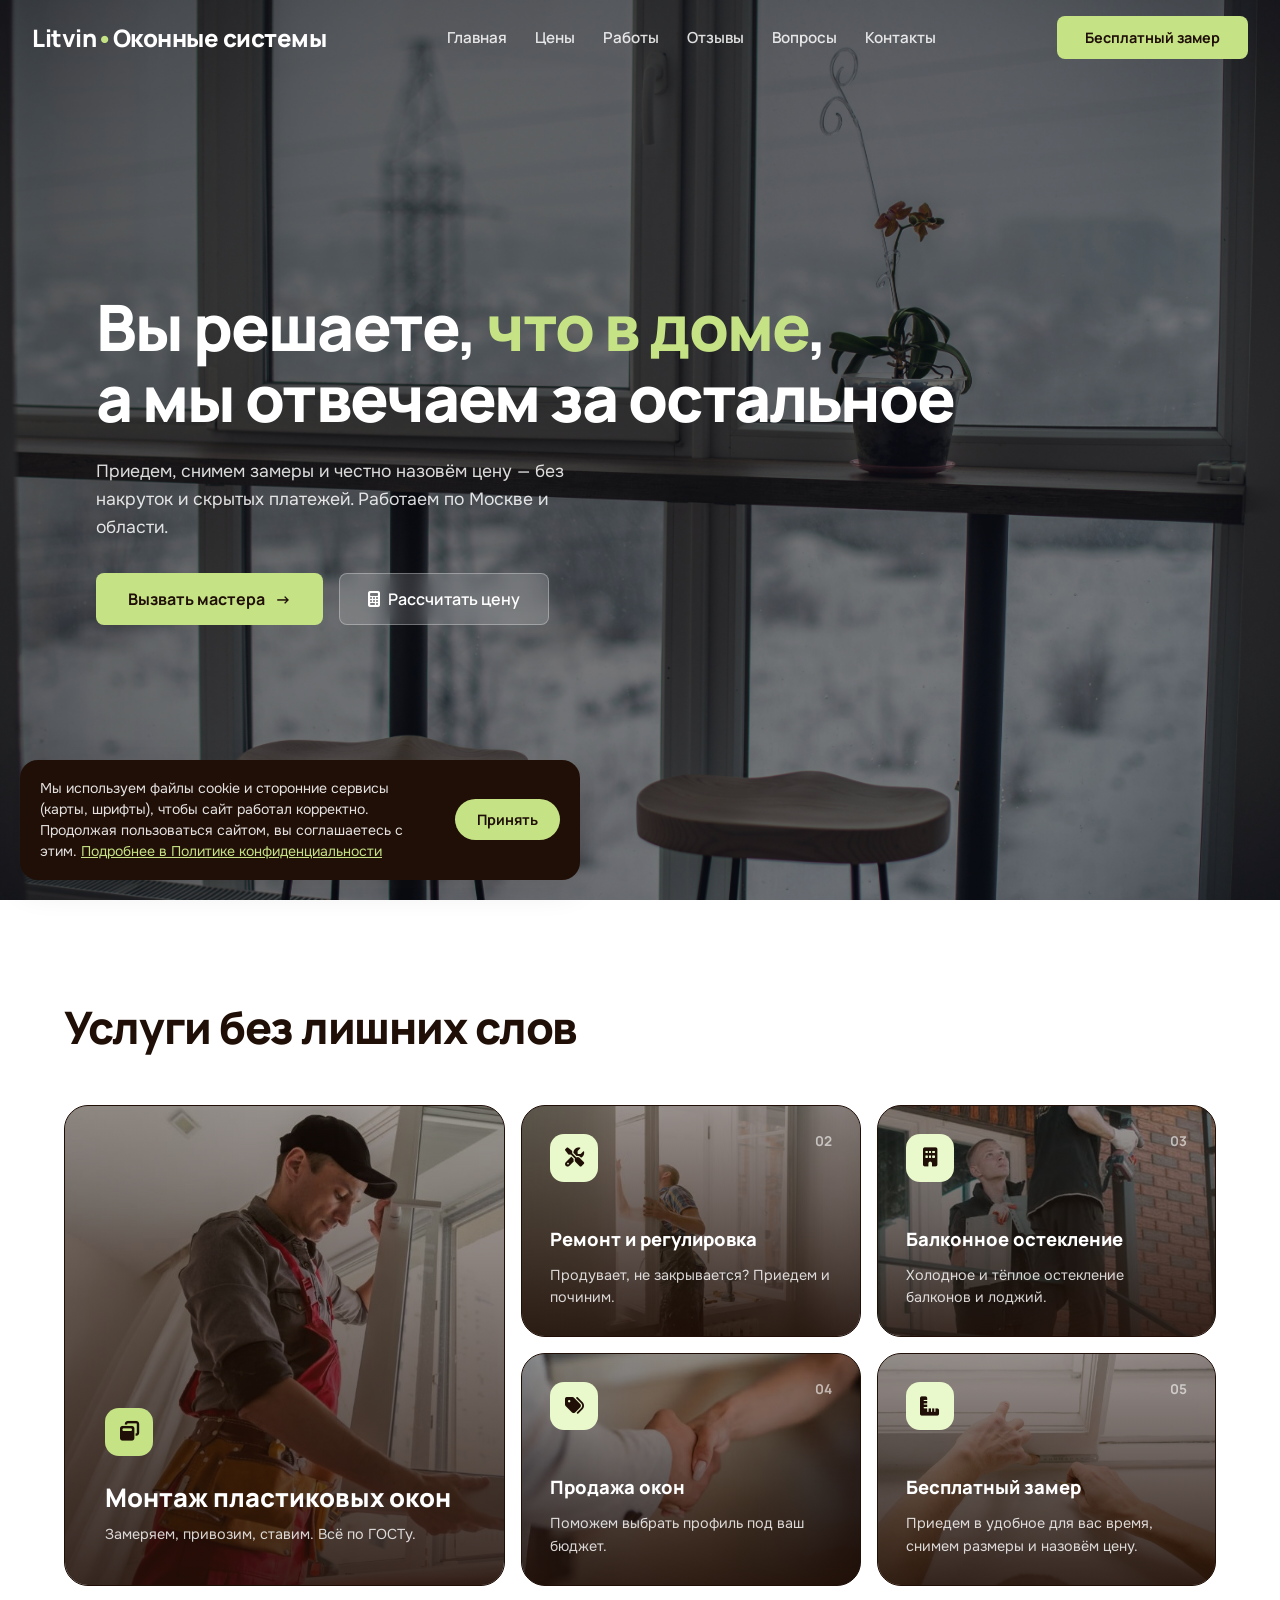
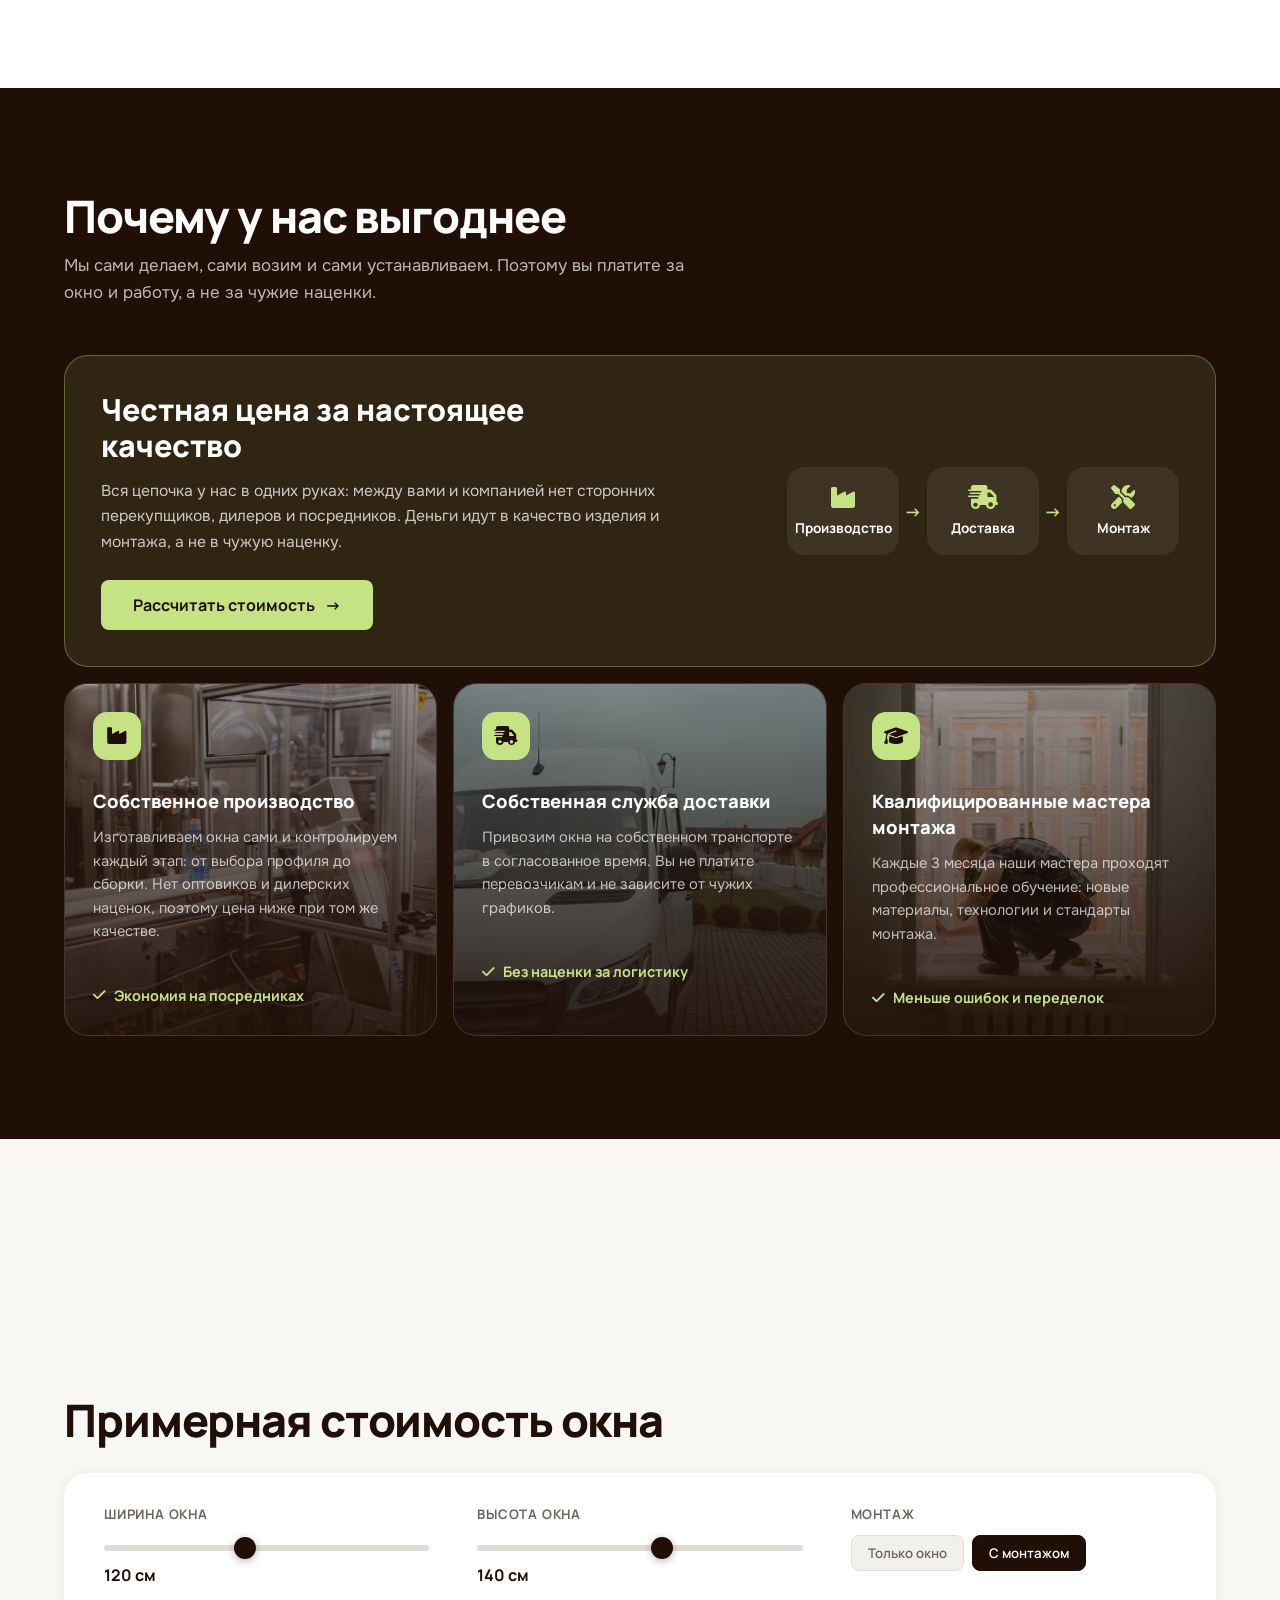
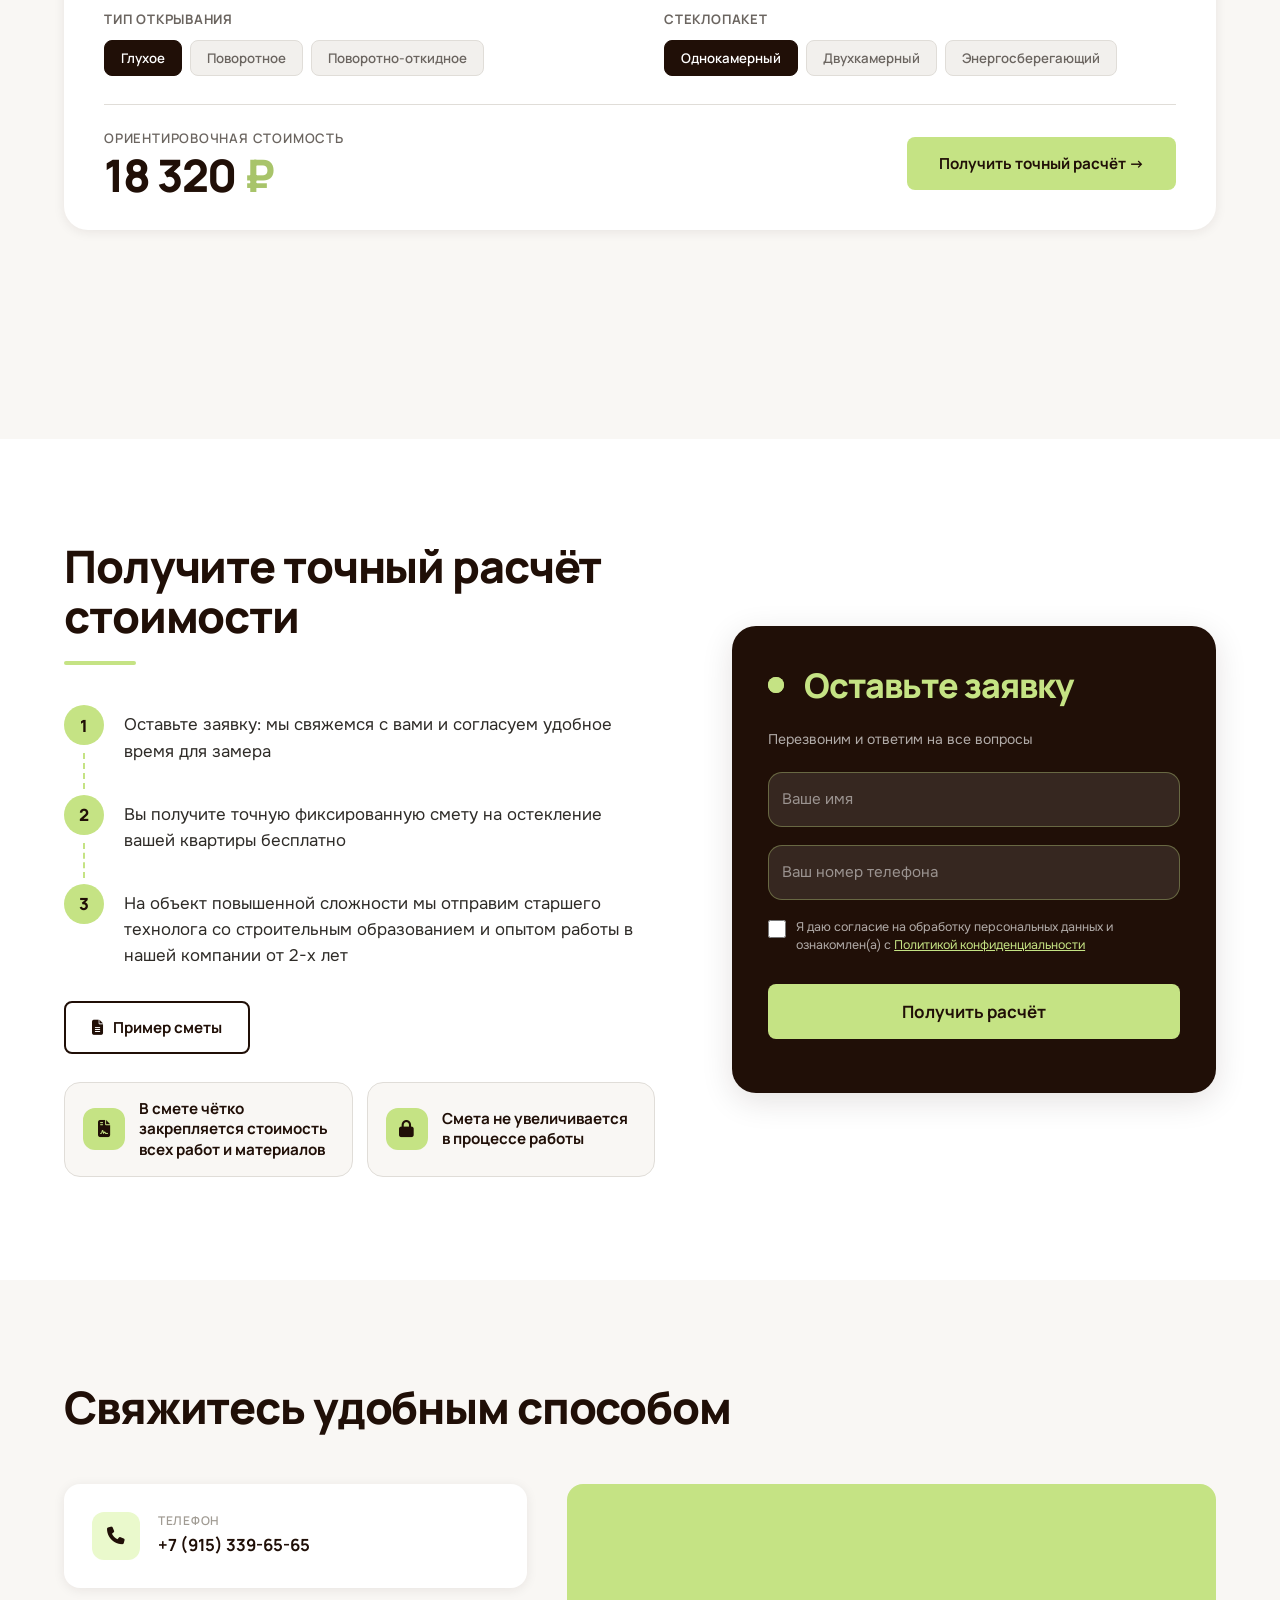
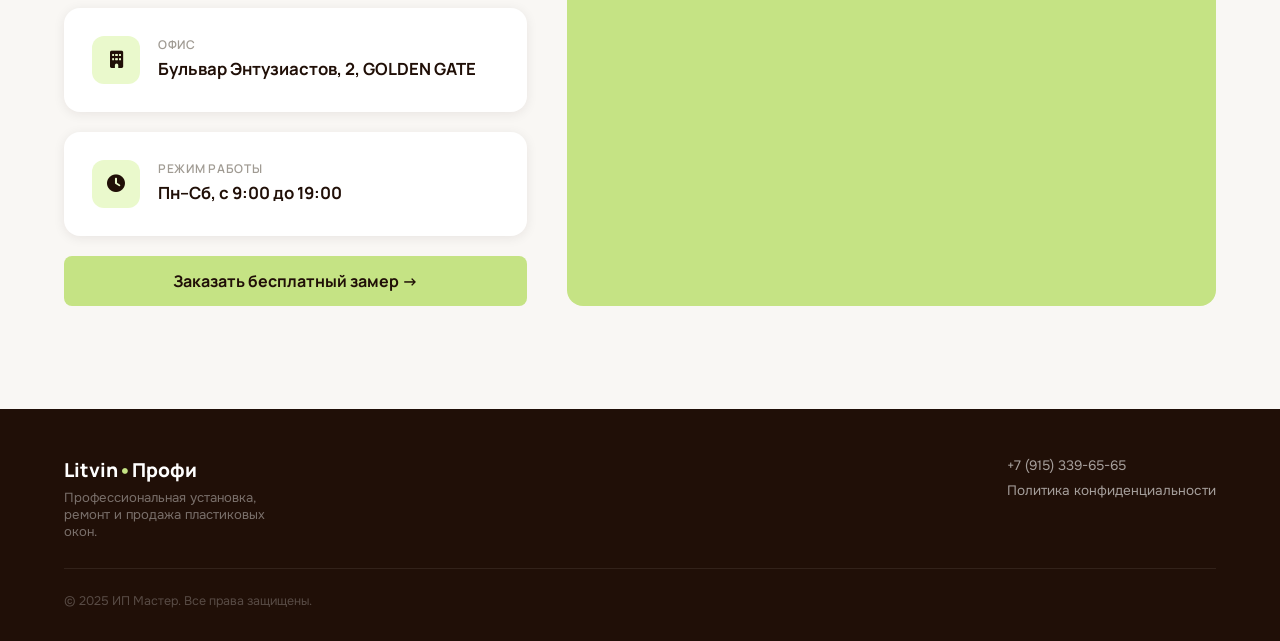
==== commit e6feb58c: "раздел сметы" ====
--- a/index.html
+++ b/index.html
@@ -103,20 +103,20 @@
           <div class="service-icon"><i class="fa fa-window-restore"></i></div>
           <div>
             <div class="service-name">Монтаж пластиковых окон</div>
-            <div class="service-desc">Замеряем, привозим, ставим. Всё по ГОСТу, с уплотнением.</div>
+            <div class="service-desc">Замеряем, привозим, ставим. Всё по ГОСТу.</div>
           </div>
           <div class="service-num">01</div>
         </div>
         <div class="service-card reveal" data-photo="remont">
           <div class="service-icon"><i class="fa fa-screwdriver-wrench"></i></div>
           <div class="service-name">Ремонт и регулировка</div>
-          <div class="service-desc">Продует, не закрывается? Приедем и починим.</div>
+          <div class="service-desc">Продувает, не закрывается? Приедем и починим.</div>
           <div class="service-num">02</div>
         </div>
         <div class="service-card reveal" data-photo="balkon">
           <div class="service-icon"><i class="fa fa-building"></i></div>
           <div class="service-name">Балконное остекление</div>
-          <div class="service-desc">Холодное и тёплое остекление балконов.</div>
+          <div class="service-desc">Холодное и тёплое остекление балконов и лоджий.</div>
           <div class="service-num">03</div>
         </div>
         <div class="service-card reveal" data-photo="prodazha">
@@ -128,7 +128,7 @@
         <div class="service-card reveal" data-photo="zamer">
           <div class="service-icon"><i class="fa fa-ruler-combined"></i></div>
           <div class="service-name">Бесплатный замер</div>
-          <div class="service-desc">Приедем в удобное время, снимем размеры и назовём цену.</div>
+          <div class="service-desc">Приедем в удобное для вас время, снимем размеры и назовём цену.</div>
           <div class="service-num">05</div>
         </div>
       </div>
@@ -145,7 +145,7 @@
         <div class="adv-card adv-main reveal">
           <div class="adv-main-text">
             <div class="adv-main-title">Честная цена за настоящее качество</div>
-            <p>Вся цепочка у нас в одних руках: между вами и мастером нет перекупщиков, дилеров и посредников. Деньги идут в качество изделия и монтажа, а не в чужую наценку. Цену называем до начала работ — без накруток и скрытых платежей.</p>
+            <p>Вся цепочка у нас в одних руках: между вами и компанией нет сторонних перекупщиков, дилеров и посредников. Деньги идут в качество изделия и монтажа, а не в чужую наценку.</p>
             <a href="#calculator" class="btn-primary">Рассчитать стоимость <span class="arrow">→</span></a>
           </div>
           <div class="adv-chain" aria-label="Производство, доставка, монтаж">
@@ -164,14 +164,14 @@
 
         <div class="adv-card reveal" data-photo="dostavka">
           <div class="adv-icon"><i class="fa fa-truck-fast"></i></div>
-          <div class="adv-name">Своя доставка</div>
+          <div class="adv-name">Собственная служба доставки</div>
           <div class="adv-desc">Привозим окна на собственном транспорте в согласованное время. Вы не платите перевозчикам и не зависите от чужих графиков.</div>
           <div class="adv-benefit"><i class="fa fa-check"></i> Без наценки за логистику</div>
         </div>
 
         <div class="adv-card reveal" data-photo="montazhniki">
           <div class="adv-icon"><i class="fa fa-graduation-cap"></i></div>
-          <div class="adv-name">Обученные монтажники</div>
+          <div class="adv-name">Квалифицированные мастера монтажа</div>
           <div class="adv-desc">Каждые 3 месяца наши мастера проходят профессиональное обучение: новые материалы, технологии и стандарты монтажа.</div>
           <div class="adv-benefit"><i class="fa fa-check"></i> Меньше ошибок и переделок</div>
         </div>
@@ -230,6 +230,70 @@
     </div>
   </section>
 
+  <!-- Заявка на расчёт -->
+  <section id="quote">
+    <div class="section-inner quote-grid">
+      <div class="quote-info">
+        <h2 class="section-title reveal">Получите точный расчёт стоимости</h2>
+        <span class="quote-line reveal"></span>
+        <ol class="quote-steps">
+          <li class="quote-step reveal">
+            <span class="quote-num">1</span>
+            <p>Оставьте заявку: мы свяжемся с вами и согласуем удобное время для замера</p>
+          </li>
+          <li class="quote-step reveal">
+            <span class="quote-num">2</span>
+            <p>Вы получите точную фиксированную смету на остекление вашей квартиры бесплатно</p>
+          </li>
+          <li class="quote-step reveal">
+            <span class="quote-num">3</span>
+            <p>На объект повышенной сложности мы отправим старшего технолога со строительным образованием и опытом работы в нашей компании от 2-х лет</p>
+          </li>
+        </ol>
+
+        <!-- Пример сметы: положите файл в папку docs/ (имя можно поменять здесь) -->
+        <a class="btn-outline quote-sample reveal" href="docs/primer-smety.pdf" target="_blank" rel="noopener">
+          <i class="fa fa-file-lines"></i> Пример сметы
+        </a>
+
+        <div class="quote-guarantees">
+          <div class="quote-guarantee reveal">
+            <i class="fa fa-file-contract"></i>
+            <span>В смете чётко закрепляется стоимость всех работ и материалов</span>
+          </div>
+          <div class="quote-guarantee reveal">
+            <i class="fa fa-lock"></i>
+            <span>Смета не увеличивается в процессе работы</span>
+          </div>
+        </div>
+      </div>
+
+      <div class="quote-card reveal">
+        <form class="form" id="quoteForm" novalidate>
+          <p class="title">Оставьте заявку</p>
+          <p class="message">Перезвоним и ответим на все вопросы</p>
+
+          <label>
+            <input class="input" type="text" id="quoteName" placeholder=" " autocomplete="name" required>
+            <span>Ваше имя</span>
+          </label>
+
+          <label>
+            <input class="input" type="tel" id="quotePhone" placeholder=" " autocomplete="tel" required>
+            <span>Ваш номер телефона</span>
+          </label>
+
+          <label class="consent">
+            <input type="checkbox" id="quoteConsent" required>
+            <span>Я даю согласие на обработку персональных данных и ознакомлен(а) с <a href="privacy.html" target="_blank" rel="noopener">Политикой конфиденциальности</a></span>
+          </label>
+
+          <button type="submit" class="submit">Получить расчёт</button>
+          <div class="form-notification-slot" id="quoteNotice"></div>
+        </form>
+      </div>
+    </div>
+  </section>
   
   <!-- Контакты -->
   <section id="contacts">
@@ -339,4 +403,4 @@
 
   <script src="js/main.js"></script>
 </body>
-</html>
+</html>
--- a/css/style.css
+++ b/css/style.css
@@ -2058,13 +2058,14 @@
   position: fixed;
   inset: 0;
   z-index: 3000;
-  display: flex;
-  flex-direction: column;
-  align-items: center;
-  justify-content: center;
+  display: grid;
+  grid-template-columns: minmax(0, 1fr);
+  grid-template-rows: 1fr auto 1fr; /* верхняя и нижняя части равны, поэтому фото ровно по центру */
+  justify-items: center;
+  align-items: center;
   gap: 14px;
   padding: 24px;
-  background: rgba(20,10,5,0.93);
+  background: rgba(0,0,0,0.97);
   opacity: 0;
   visibility: hidden;
   transition: opacity 0.3s, visibility 0.3s;
@@ -2072,15 +2073,32 @@
 
 .lightbox.open { opacity: 1; visibility: visible; }
 
+/* свайп и листание: фото двигается, горизонтальные жесты забираем себе */
+.lightbox { overflow: hidden; touch-action: none; } /* жесты (свайп, щипок) обрабатываем сами */
+.lightbox-img { will-change: transform, opacity, scale, translate; user-select: none; -webkit-user-drag: none; cursor: zoom-in; }
+.lightbox-img.zoomed { cursor: grab; }
+.lightbox-img.dragging { cursor: grabbing; }
+.lightbox-img.zoom-animate { transition: scale 0.28s ease, translate 0.28s ease, transform 0.26s cubic-bezier(0.4,0,0.2,1), opacity 0.26s ease !important; }
+
+/* пока фото увеличено, подпись и миниатюры не мешают */
+.lightbox-caption,
+.lightbox-thumbs { transition: opacity 0.25s; }
+.lightbox.is-zoomed .lightbox-caption,
+.lightbox.is-zoomed .lightbox-thumbs { opacity: 0; pointer-events: none; }
+
 .lightbox-img {
+  grid-row: 2;
   max-width: min(100%, 1200px);
-  max-height: 68vh;
+  max-height: calc(100vh - 240px);
+  max-height: calc(100dvh - 240px);
   border-radius: 14px;
   object-fit: contain;
   box-shadow: 0 20px 60px rgba(0,0,0,0.5);
 }
 
 .lightbox-caption {
+  grid-row: 1;
+  align-self: end;
   display: flex;
   flex-direction: column;
   gap: 4px;
@@ -2094,6 +2112,7 @@
 .lightbox-caption .work-meta { justify-content: center; }
 
 .lightbox-close,
+.lightbox-zoom,
 .lightbox-nav {
   position: absolute;
   width: 48px;
@@ -2111,9 +2130,11 @@
 }
 
 .lightbox-close:hover,
+.lightbox-zoom:hover,
 .lightbox-nav:hover { background: rgba(255,255,255,0.28); }
 
 .lightbox-close { top: 20px; right: 20px; }
+.lightbox-zoom { top: 20px; right: 80px; }
 .lightbox-nav { top: 50%; transform: translateY(-50%); }
 .lightbox-prev { left: 20px; }
 .lightbox-next { right: 20px; }
@@ -2135,6 +2156,8 @@
 
 /* полоска миниатюр */
 .lightbox-thumbs {
+  grid-row: 3;
+  align-self: end;
   display: flex;
   gap: 8px;
   max-width: min(100%, 1200px);
@@ -2143,6 +2166,7 @@
   scrollbar-width: none;
 }
 
+.lightbox-thumbs { touch-action: pan-x; }
 .lightbox-thumbs::-webkit-scrollbar { display: none; }
 .lightbox-thumbs:empty { display: none; }
 
@@ -2165,13 +2189,253 @@
 .lightbox-thumb.active { opacity: 1; border-color: var(--primary-light); }
 
 @media (max-width: 560px) {
-  .lightbox { padding: 12px; gap: 10px; }
-  .lightbox-img { max-height: 60vh; border-radius: 10px; }
+  .lightbox { padding: 12px 12px 16px; gap: 10px; }
+  .lightbox-img { max-height: calc(100vh - 220px); max-height: calc(100dvh - 220px); border-radius: 10px; }
+  .lightbox-caption { padding: 0 44px; } /* не заходит под кнопки сверху */
   .lightbox-close { top: 12px; right: 12px; width: 42px; height: 42px; }
+  .lightbox-zoom { top: 12px; right: 62px; width: 42px; height: 42px; }
   .lightbox-counter { top: 18px; left: 12px; }
   .lightbox-nav { width: 40px; height: 40px; background: rgba(32,15,7,0.55); }
   .lightbox-prev { left: 8px; }
   .lightbox-next { right: 8px; }
   .lightbox-thumb { width: 60px; height: 44px; }
   .work-count { top: 12px; left: 12px; padding: 5px 10px; font-size: 0.75rem; }
+}
+
+/* ============================
+   УВЕДОМЛЕНИЕ О COOKIE
+   ============================ */
+.cookie-banner {
+  position: fixed;
+  left: 20px;
+  bottom: 20px;
+  z-index: 1500;
+  display: flex;
+  align-items: center;
+  gap: 18px;
+  max-width: 560px;
+  padding: 18px 20px;
+  border-radius: 18px;
+  background: var(--primary-dark);
+  box-shadow: var(--shadow-md);
+  color: rgba(255,255,255,0.88);
+  font-size: 0.88rem;
+  line-height: 1.5;
+  opacity: 0;
+  transform: translateY(16px);
+  pointer-events: none;
+  transition: opacity 0.4s, transform 0.4s;
+}
+
+.cookie-banner.show { opacity: 1; transform: none; pointer-events: auto; }
+.cookie-banner p { margin: 0; }
+.cookie-banner a { color: var(--primary-light); text-decoration: underline; }
+
+.cookie-btn {
+  flex-shrink: 0;
+  padding: 11px 22px;
+  border: 0;
+  border-radius: 50px;
+  background: var(--primary-light);
+  color: var(--primary-dark);
+  font-family: 'Manrope', sans-serif;
+  font-weight: 700;
+  font-size: 0.9rem;
+  cursor: pointer;
+  transition: transform 0.25s, background 0.25s;
+}
+
+.cookie-btn:hover { background: var(--accent-light); transform: translateY(-1px); }
+
+@media (max-width: 560px) {
+  .cookie-banner {
+    left: 12px;
+    right: 12px;
+    bottom: 12px;
+    flex-direction: column;
+    align-items: stretch;
+    gap: 12px;
+    padding: 16px;
+    font-size: 0.84rem;
+  }
+  .cookie-btn { width: 100%; }
+}
+
+/* ============================
+   ЗАЯВКА НА РАСЧЁТ (блок с шагами и формой)
+   ============================ */
+#quote { background: var(--white); }
+
+.quote-grid {
+  display: grid;
+  grid-template-columns: 1.1fr 0.9fr;
+  gap: clamp(32px, 6vw, 88px);
+  align-items: center;
+}
+
+#quote .section-title { margin-bottom: 20px; }
+
+.quote-line {
+  display: block;
+  width: 72px;
+  height: 4px;
+  border-radius: 4px;
+  background: var(--primary-light);
+}
+
+.quote-steps {
+  list-style: none;
+  margin: 40px 0 0;
+  padding: 0;
+  display: flex;
+  flex-direction: column;
+}
+
+.quote-step {
+  position: relative;
+  display: flex;
+  align-items: flex-start;
+  gap: 20px;
+  padding-bottom: 30px;
+}
+
+.quote-step:last-child { padding-bottom: 0; }
+
+/* пунктир между кружками */
+.quote-step:not(:last-child)::after {
+  content: '';
+  position: absolute;
+  left: 19px;
+  top: 48px;
+  bottom: 6px;
+  border-left: 2px dashed var(--primary-light);
+}
+
+.quote-num {
+  flex: 0 0 40px;
+  width: 40px;
+  height: 40px;
+  border-radius: 50%;
+  background: var(--primary-light);
+  color: var(--primary-dark);
+  display: flex;
+  align-items: center;
+  justify-content: center;
+  font-family: 'Manrope', sans-serif;
+  font-weight: 800;
+  font-size: 1.05rem;
+}
+
+.quote-step p {
+  padding-top: 7px;
+  font-size: 1.05rem;
+  line-height: 1.55;
+  color: var(--gray-800);
+}
+
+.quote-card {
+  padding: 36px;
+  border-radius: 24px;
+  background: var(--primary-dark);
+  box-shadow: var(--shadow-md);
+}
+
+@media (max-width: 900px) {
+  .quote-grid { grid-template-columns: 1fr; gap: 0; }
+
+  /* левая колонка «растворяется», чтобы поставить гарантии под форму */
+  .quote-info { display: contents; }
+  .quote-info > .section-title { order: 1; }
+  .quote-line { order: 2; }
+  .quote-steps { order: 3; margin-top: 28px; }
+  .quote-sample { order: 4; width: 100%; margin-top: 8px; }
+  .quote-card { order: 5; margin-top: 28px; padding: 32px 30px; }
+  .quote-guarantees { order: 6; margin-top: 16px; }
+
+  .quote-step { gap: 16px; padding-bottom: 24px; }
+  .quote-num { flex-basis: 36px; width: 36px; height: 36px; font-size: 1rem; }
+  .quote-step:not(:last-child)::after { left: 17px; top: 44px; }
+  .quote-step p { font-size: 1rem; padding-top: 5px; }
+}
+
+@media (max-width: 560px) {
+  #quote { padding-top: 48px; padding-bottom: 48px; }
+  .quote-card { border-radius: 20px; padding: 28px; margin-top: 32px; }
+}
+
+/* гарантии под шагами: цена фиксируется и не растёт */
+.quote-guarantees {
+  display: grid;
+  grid-template-columns: repeat(2, 1fr);
+  gap: 14px;
+  margin-top: 40px;
+}
+
+.quote-guarantee {
+  display: flex;
+  align-items: center;
+  gap: 14px;
+  padding: 16px 18px;
+  border-radius: 16px;
+  background: var(--cream);
+  border: 1px solid var(--gray-200);
+}
+
+.quote-guarantee i {
+  flex: 0 0 42px;
+  width: 42px;
+  height: 42px;
+  border-radius: 12px;
+  background: var(--primary-light);
+  color: var(--primary-dark);
+  display: flex;
+  align-items: center;
+  justify-content: center;
+  font-size: 1.05rem;
+}
+
+.quote-guarantee span {
+  font-family: 'Manrope', sans-serif;
+  font-weight: 700;
+  font-size: 0.95rem;
+  line-height: 1.35;
+  color: var(--primary-dark);
+}
+
+@media (max-width: 560px) {
+  .quote-guarantees { grid-template-columns: 1fr; gap: 10px; margin-top: 14px; }
+  .quote-guarantee { padding: 14px 16px; }
+}
+
+/* кнопка-обводка (например, «Пример сметы») */
+.btn-outline {
+  display: inline-flex;
+  align-items: center;
+  justify-content: center;
+  gap: 10px;
+  padding: 14px 26px;
+  border: 2px solid var(--primary-dark);
+  border-radius: 8px;
+  background: transparent;
+  color: var(--primary-dark);
+  font-family: 'Manrope', sans-serif;
+  font-weight: 700;
+  font-size: 0.95rem;
+  text-decoration: none;
+  cursor: pointer;
+  transition: background 0.3s, color 0.3s, transform 0.3s;
+}
+
+.btn-outline:hover {
+  background: var(--primary-dark);
+  color: var(--white);
+  transform: translateY(-2px);
+}
+
+.quote-sample { margin-top: 32px; }
+.quote-sample + .quote-guarantees { margin-top: 28px; }
+
+@media (max-width: 900px) {
+  .quote-sample { margin-top: 28px; }
+  .quote-sample + .quote-guarantees { margin-top: 16px; }
 }
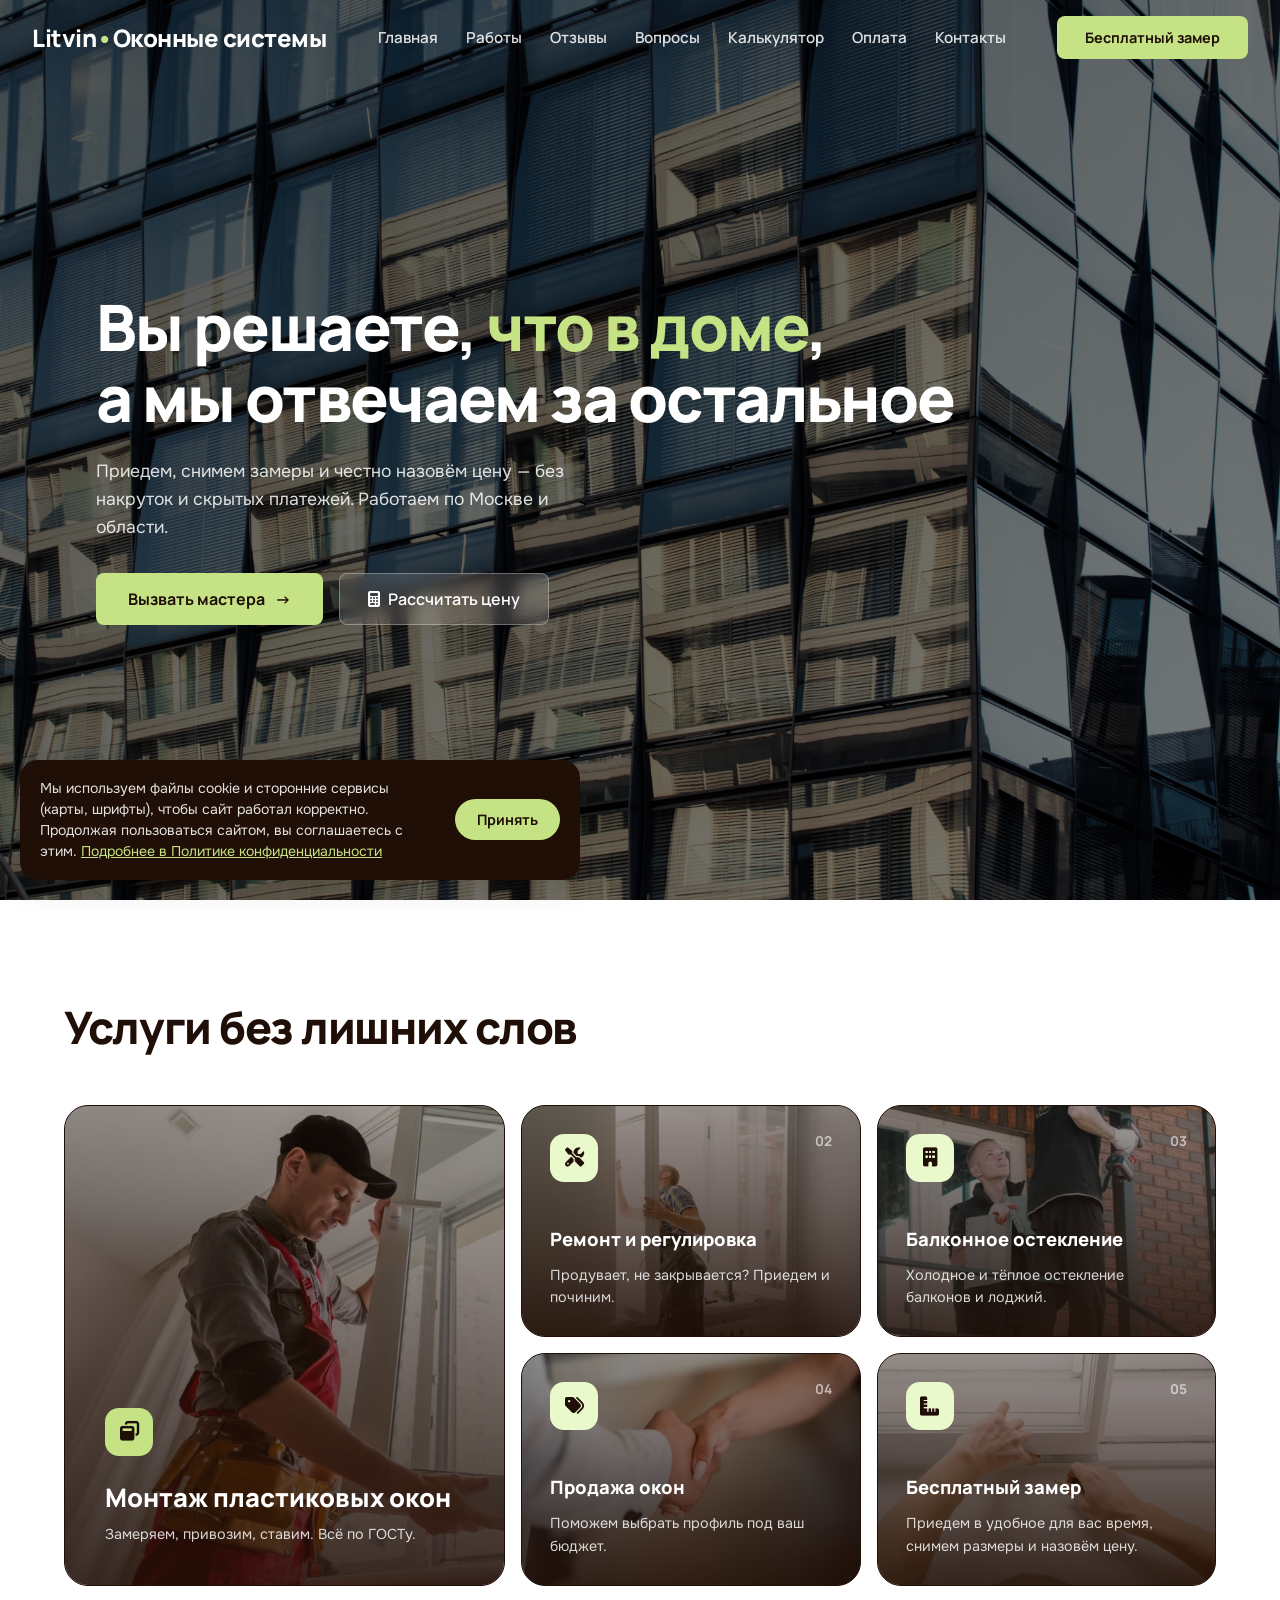
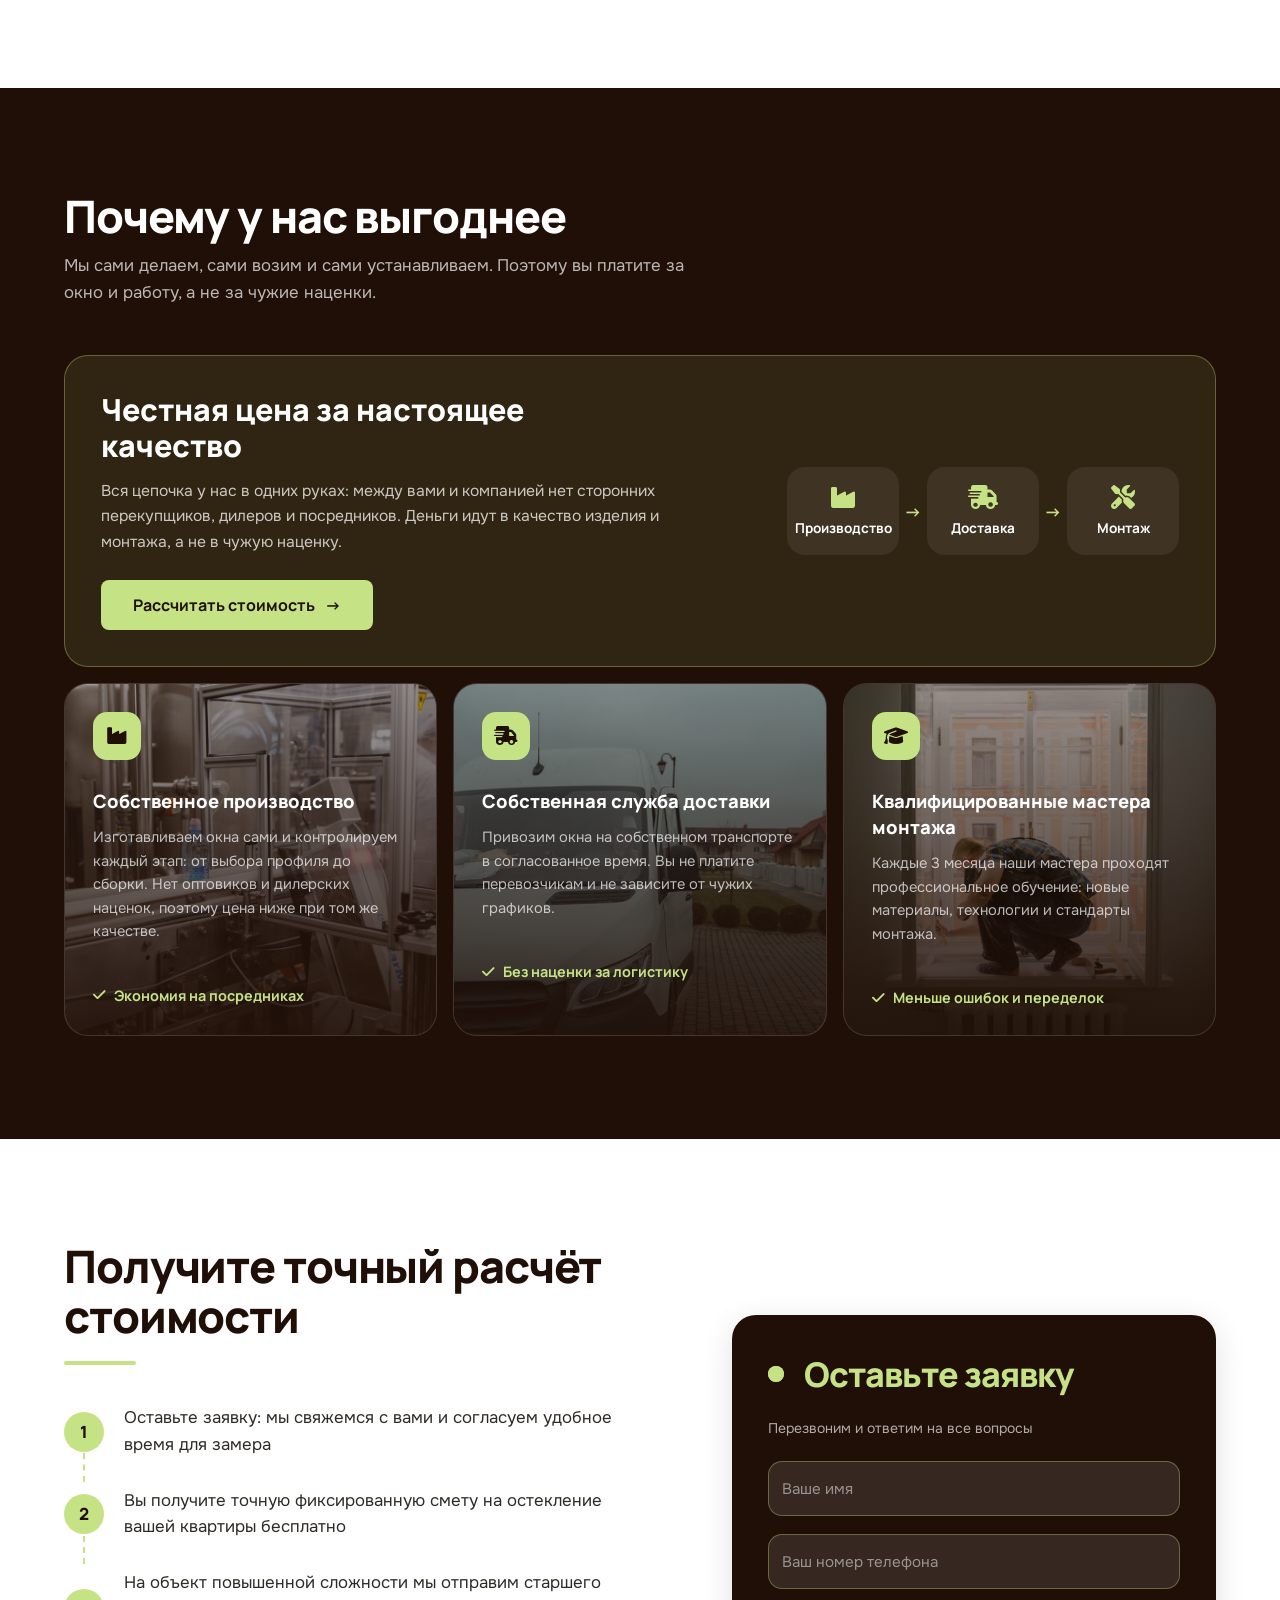
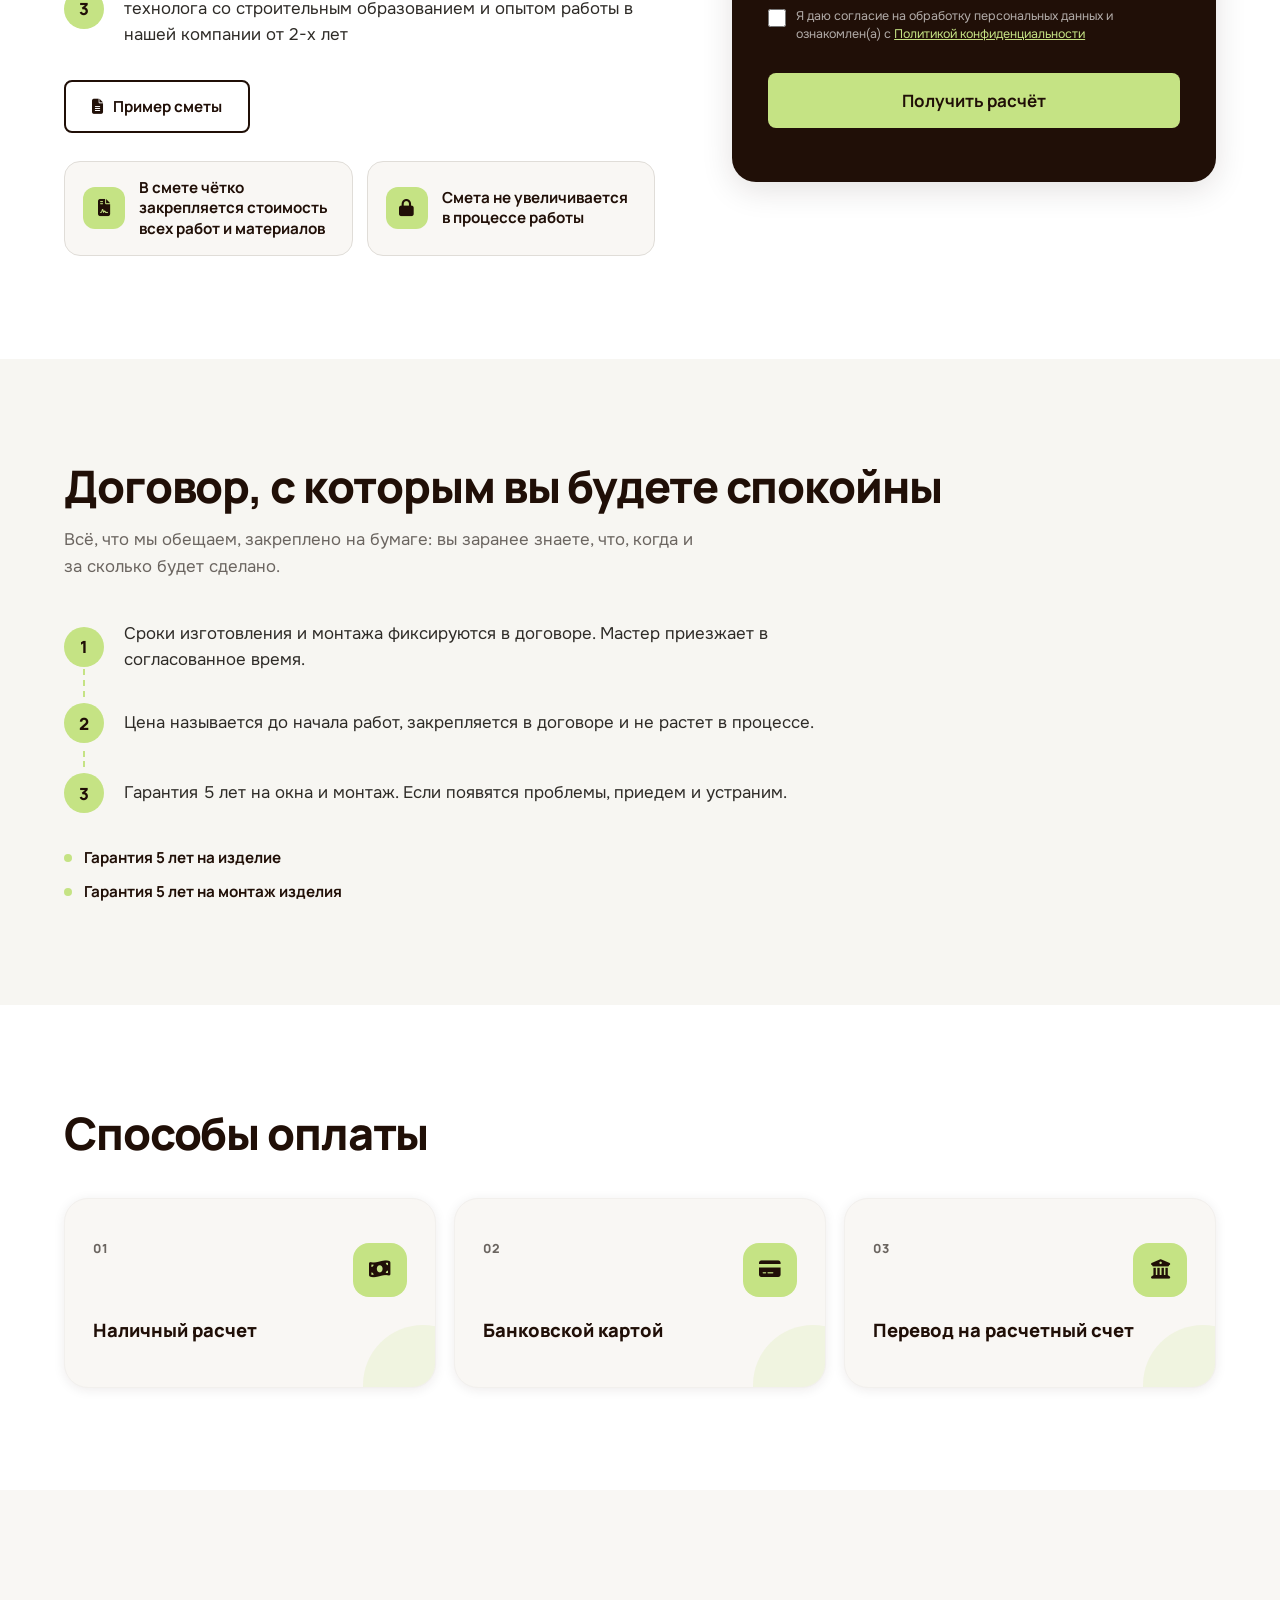
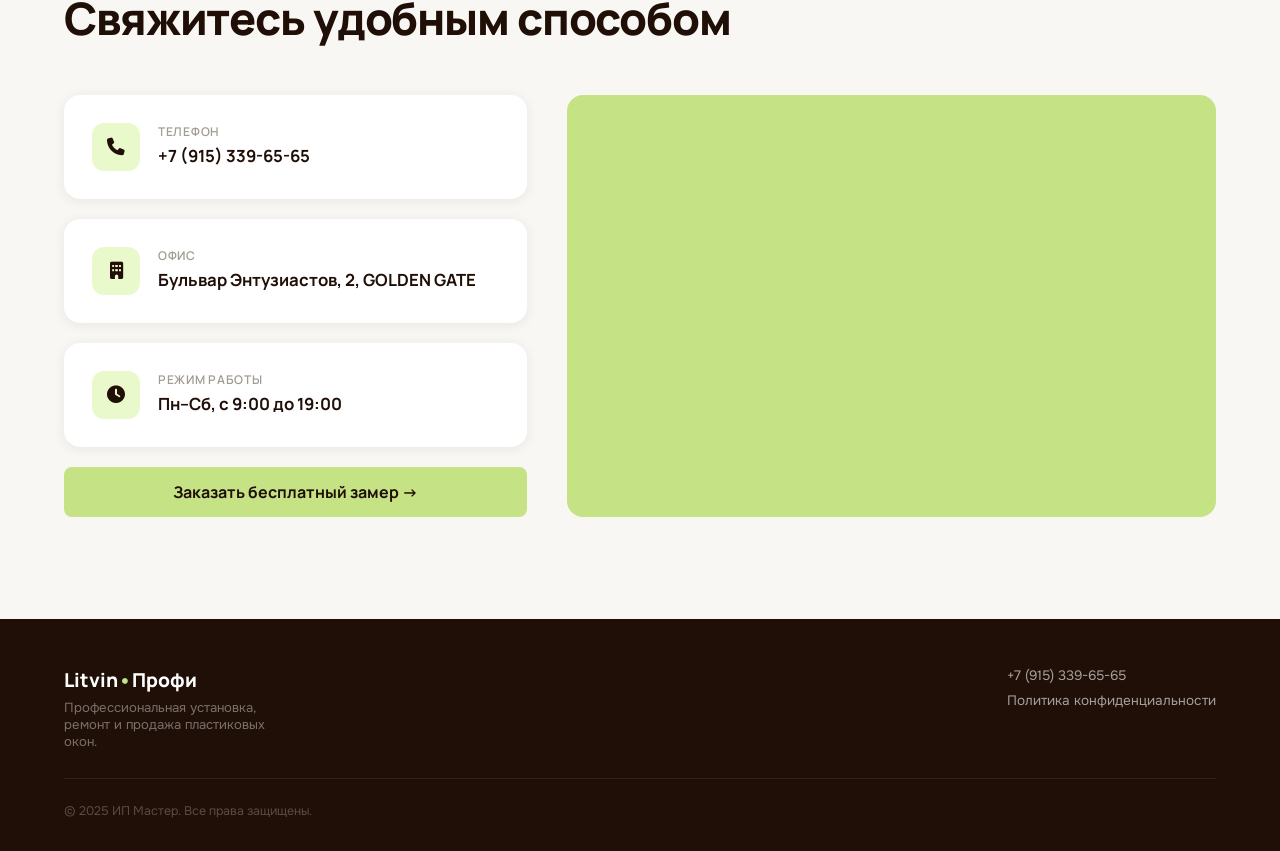
==== commit 63497a67: "general" ====
--- a/index.html
+++ b/index.html
@@ -50,10 +50,11 @@
   <div class="menu-overlay" id="menuOverlay"></div>
   <div class="mobile-menu" id="mobileMenu">
     <a href="index.html">Главная</a>
-    <a href="#calculator">Калькулятор</a>
     <a href="portfolio.html">Работы</a>
     <a href="reviews.html">Отзывы</a>
     <a href="faq.html">Вопросы</a>
+    <a href="calculator.html">Калькулятор</a>
+    <a href="#payment">Оплата</a>
     <a href="#contacts">Контакты</a>
     <button class="nav-cta mobile-cta" onclick="openLeadModal()">Бесплатный замер</button>
   </div>
@@ -67,10 +68,11 @@
       
       <nav class="nav-links">
         <a href="index.html">Главная</a>
-        <a href="#calculator">Цены</a>
         <a href="portfolio.html">Работы</a>
         <a href="reviews.html">Отзывы</a>
         <a href="faq.html">Вопросы</a>
+        <a href="calculator.html">Калькулятор</a>
+        <a href="#payment">Оплата</a>
         <a href="#contacts">Контакты</a>
       </nav>
       
@@ -88,7 +90,7 @@
         <p>Приедем, снимем замеры и честно назовём цену — без накруток и скрытых платежей. Работаем по Москве и области.</p>
         <div class="hero-btns">
           <button class="btn-primary" onclick="openLeadModal()">Вызвать мастера <span class="arrow">→</span></button>
-          <a href="#calculator" class="btn-secondary"><i class="fa fa-calculator"></i> Рассчитать цену</a>
+          <a href="calculator.html" class="btn-secondary"><i class="fa fa-calculator"></i> Рассчитать цену</a>
         </div>
       </div>
     </div>
@@ -146,7 +148,7 @@
           <div class="adv-main-text">
             <div class="adv-main-title">Честная цена за настоящее качество</div>
             <p>Вся цепочка у нас в одних руках: между вами и компанией нет сторонних перекупщиков, дилеров и посредников. Деньги идут в качество изделия и монтажа, а не в чужую наценку.</p>
-            <a href="#calculator" class="btn-primary">Рассчитать стоимость <span class="arrow">→</span></a>
+            <a href="calculator.html" class="btn-primary">Рассчитать стоимость <span class="arrow">→</span></a>
           </div>
           <div class="adv-chain" aria-label="Производство, доставка, монтаж">
             <div class="adv-step"><i class="fa fa-industry"></i><span>Производство</span></div>
@@ -174,57 +176,6 @@
           <div class="adv-name">Квалифицированные мастера монтажа</div>
           <div class="adv-desc">Каждые 3 месяца наши мастера проходят профессиональное обучение: новые материалы, технологии и стандарты монтажа.</div>
           <div class="adv-benefit"><i class="fa fa-check"></i> Меньше ошибок и переделок</div>
-        </div>
-      </div>
-    </div>
-  </section>
-
-  <!-- Калькулятор -->
-  <section id="calculator">
-    <div class="section-inner">
-      <h2 class="section-title reveal">Примерная стоимость окна</h2>
-      <div class="calc-wrapper">
-        <div class="calc-form">
-          <div class="calc-group">
-            <label class="calc-label">Ширина окна</label>
-            <input type="range" class="calc-range" id="rangeW" min="60" max="200" value="120" step="5" />
-            <span class="range-val"><span id="valW">120</span> см</span>
-          </div>
-          <div class="calc-group">
-            <label class="calc-label">Высота окна</label>
-            <input type="range" class="calc-range" id="rangeH" min="60" max="200" value="140" step="5" />
-            <span class="range-val"><span id="valH">140</span> см</span>
-          </div>
-          <div class="calc-group">
-            <label class="calc-label">Тип открывания</label>
-            <div class="toggle-group" id="openType">
-              <button class="toggle-btn active" data-val="1" onclick="setToggle('openType', this)">Глухое</button>
-              <button class="toggle-btn" data-val="1.15" onclick="setToggle('openType', this)">Поворотное</button>
-              <button class="toggle-btn" data-val="1.25" onclick="setToggle('openType', this)">Поворотно-откидное</button>
-            </div>
-          </div>
-          <div class="calc-group">
-            <label class="calc-label">Стеклопакет</label>
-            <div class="toggle-group" id="glassType">
-              <button class="toggle-btn active" data-val="1" onclick="setToggle('glassType', this)">Однокамерный</button>
-              <button class="toggle-btn" data-val="1.2" onclick="setToggle('glassType', this)">Двухкамерный</button>
-              <button class="toggle-btn" data-val="1.4" onclick="setToggle('glassType', this)">Энергосберегающий</button>
-            </div>
-          </div>
-          <div class="calc-group">
-            <label class="calc-label">Монтаж</label>
-            <div class="toggle-group" id="mountType">
-              <button class="toggle-btn" data-val="0" onclick="setToggle('mountType', this)">Только окно</button>
-              <button class="toggle-btn active" data-val="1" onclick="setToggle('mountType', this)">С монтажом</button>
-            </div>
-          </div>
-        </div>
-        <div class="calc-result">
-          <div class="calc-total">
-            <div class="calc-result-label">Ориентировочная стоимость</div>
-            <div class="calc-price" id="calcPrice">18 400 <span>₽</span></div>
-          </div>
-          <button class="btn-amber" onclick="openLeadModal()">Получить точный расчёт →</button>
         </div>
       </div>
     </div>
@@ -294,7 +245,69 @@
       </div>
     </div>
   </section>
+  <!-- Договор -->
+  <section id="contract">
+    <div class="section-inner">
+      <h2 class="section-title reveal">Договор, с которым вы будете спокойны</h2>
+      <p class="contract-lead reveal">Всё, что мы обещаем, закреплено на бумаге: вы заранее знаете, что, когда и за сколько будет сделано.</p>
+
+      <div class="contract-info">
+        <div class="contract-point reveal">
+          <span class="contract-num">1</span>
+          <p>Сроки изготовления и монтажа фиксируются в договоре. Мастер приезжает в согласованное время.</p>
+        </div>
+        <div class="contract-point reveal">
+          <span class="contract-num">2</span>
+          <p>Цена называется до начала работ, закрепляется в договоре и не растет в процессе.</p>
+        </div>
+        <div class="contract-point reveal">
+          <span class="contract-num">3</span>
+          <p>Гарантия 5 лет на окна и монтаж. Если появятся проблемы, приедем и устраним.</p>
+        </div>
+      </div>
+
+      <ul class="contract-list reveal">
+        <li><span class="contract-bullet"></span><span>Гарантия 5 лет на изделие</span></li>
+        <li><span class="contract-bullet"></span><span>Гарантия 5 лет на монтаж изделия</span></li>
+      </ul>
+    </div>
+  </section>
   
+  <!-- Способы оплаты -->
+  <section id="payment">
+    <div class="section-inner">
+      <h2 class="section-title reveal">Способы оплаты</h2>
+            <div class="payment-grid">
+        <article class="payment-card reveal">
+          <div class="payment-card-top">
+            <span class="payment-num">01</span>
+            <div class="payment-icon"><i class="fa fa-money-bill-wave"></i></div>
+          </div>
+          <h3>Наличный расчет</h3>
+          
+        </article>
+
+        <article class="payment-card reveal">
+          <div class="payment-card-top">
+            <span class="payment-num">02</span>
+            <div class="payment-icon"><i class="fa fa-credit-card"></i></div>
+          </div>
+          <h3>Банковской картой</h3>
+          
+        </article>
+
+        <article class="payment-card reveal">
+          <div class="payment-card-top">
+            <span class="payment-num">03</span>
+            <div class="payment-icon"><i class="fa fa-building-columns"></i></div>
+          </div>
+          <h3>Перевод на расчетный счет</h3>
+          
+        </article>
+      </div>
+    </div>
+  </section>
+
   <!-- Контакты -->
   <section id="contacts">
     <div class="section-inner">
--- a/css/style.css
+++ b/css/style.css
@@ -161,7 +161,7 @@
 .hero-overlay {
   position: absolute;
   inset: 0;
-  background: linear-gradient(135deg, rgba(0,0,0,0.55) 0%, rgba(0,0,0,0.4) 100%);
+  background: linear-gradient(135deg, rgba(0,0,0,0.65) 0%, rgba(0,0,0,0.5) 100%);
 }
 
 .hero-content {
@@ -803,6 +803,112 @@
 }
 
 /* ============================
+   СПОСОБЫ ОПЛАТЫ
+   ============================ */
+#payment {
+  background: var(--white);
+}
+
+.payment-grid {
+  display: grid;
+  grid-template-columns: repeat(3, 1fr);
+  gap: 18px;
+  margin-top: 40px;
+}
+
+.payment-card {
+  position: relative;
+  overflow: hidden;
+  padding: 28px;
+  border: 1px solid var(--gray-100);
+  border-radius: 24px;
+  background: var(--cream);
+  box-shadow: var(--shadow-sm);
+  transition: transform .35s ease, box-shadow .35s ease, border-color .35s ease;
+
+  /* вертикальное выравнивание содержимого по центру */
+  display: flex;
+  flex-direction: column;
+  justify-content: center;
+  min-height: 190px;
+}
+
+.payment-card::after {
+  content: '';
+  position: absolute;
+  width: 120px;
+  height: 120px;
+  right: -48px;
+  bottom: -58px;
+  border-radius: 50%;
+  background: rgba(197,227,132,.18);
+  pointer-events: none;
+}
+
+@media (hover: hover) {
+  .payment-card:hover {
+    transform: translateY(-5px);
+    box-shadow: var(--shadow-md);
+    border-color: var(--gray-200);
+  }
+}
+
+.payment-card-top {
+  position: relative;
+  z-index: 1;
+  display: flex;
+  align-items: center;
+  justify-content: flex-end; /* иконка справа */
+  margin-bottom: 20px;
+}
+
+/* номер — в левый верхний угол карточки */
+.payment-num {
+  position: absolute;
+  top: 0;
+  left: 0;
+  font-family: 'Manrope', sans-serif;
+  font-size: .78rem;
+  font-weight: 800;
+  letter-spacing: .08em;
+  color: var(--gray-600);
+  line-height: 1;
+}
+
+.payment-icon {
+  width: 54px;
+  height: 54px;
+  border-radius: 16px;
+  display: flex;
+  align-items: center;
+  justify-content: center;
+  background: var(--primary-light);
+  color: var(--primary-dark);
+  font-size: 1.2rem;
+}
+
+.payment-card h3 {
+  margin: 0;
+  font-family: 'Manrope', sans-serif;
+  font-size: 1.15rem;
+  font-weight: 800;
+  color: var(--primary-dark);
+}
+
+@media (max-width: 900px) {
+  .payment-grid { grid-template-columns: 1fr; gap: 12px; }
+  .payment-card { min-height: 0; }
+}
+
+@media (max-width: 560px) {
+  .payment-grid { margin-top: 28px; }
+  .payment-card { padding: 22px; border-radius: 20px; }
+  .payment-card-top { margin-bottom: 18px; }
+  .payment-icon { width: 48px; height: 48px; border-radius: 14px; }
+  .payment-card h3 { font-size: 1.05rem; }
+}
+
+/* ============================
    КОНТАКТЫ
    ============================ */
 #contacts { background: var(--cream); }
@@ -2294,7 +2400,7 @@
 .quote-step {
   position: relative;
   display: flex;
-  align-items: flex-start;
+  align-items: center;
   gap: 20px;
   padding-bottom: 30px;
 }
@@ -2327,7 +2433,7 @@
 }
 
 .quote-step p {
-  padding-top: 7px;
+  padding-top: 0;
   font-size: 1.05rem;
   line-height: 1.55;
   color: var(--gray-800);
@@ -2355,7 +2461,7 @@
   .quote-step { gap: 16px; padding-bottom: 24px; }
   .quote-num { flex-basis: 36px; width: 36px; height: 36px; font-size: 1rem; }
   .quote-step:not(:last-child)::after { left: 17px; top: 44px; }
-  .quote-step p { font-size: 1rem; padding-top: 5px; }
+  .quote-step p { font-size: 1rem; padding-top: 0; }
 }
 
 @media (max-width: 560px) {
@@ -2426,10 +2532,20 @@
   transition: background 0.3s, color 0.3s, transform 0.3s;
 }
 
-.btn-outline:hover {
+.btn-outline { -webkit-tap-highlight-color: transparent; }
+
+/* наведение только там, где есть мышь; на телефоне закрашивается лишь на время нажатия */
+@media (hover: hover) {
+  .btn-outline:hover {
+    background: var(--primary-dark);
+    color: var(--white);
+    transform: translateY(-2px);
+  }
+}
+
+.btn-outline:active {
   background: var(--primary-dark);
   color: var(--white);
-  transform: translateY(-2px);
 }
 
 .quote-sample { margin-top: 32px; }
@@ -2438,4 +2554,137 @@
 @media (max-width: 900px) {
   .quote-sample { margin-top: 28px; }
   .quote-sample + .quote-guarantees { margin-top: 16px; }
+}
+
+/* ============================
+   ДОГОВОР: сроки, стоимость, гарантии
+   ============================ */
+#contract { background: #f7f6f2; }
+
+.contract-lead {
+  max-width: 640px;
+  margin-top: 14px;
+  font-size: 1.05rem;
+  line-height: 1.6;
+  color: var(--gray-600);
+}
+
+/* Основной список — в том же стиле, что и шаги в «Получите точный расчёт стоимости» */
+.contract-info {
+  max-width: 760px;
+  margin-top: 40px;
+  padding: 0;
+  display: flex;
+  flex-direction: column;
+}
+
+.contract-point {
+  position: relative;
+  display: flex;
+  align-items: center;
+  gap: 20px;
+  padding-bottom: 30px;
+}
+
+.contract-point:last-child { padding-bottom: 0; }
+
+/* пунктирная линия между номерами — как в quote-step */
+.contract-point:not(:last-child)::after {
+  content: '';
+  position: absolute;
+  left: 19px;
+  top: 48px;
+  bottom: 6px;
+  border-left: 2px dashed var(--primary-light);
+}
+
+.contract-num {
+  flex: 0 0 40px;
+  width: 40px;
+  height: 40px;
+  border-radius: 50%;
+  background: var(--primary-light);
+  color: var(--primary-dark);
+  display: flex;
+  align-items: center;
+  justify-content: center;
+  font-family: 'Manrope', sans-serif;
+  font-weight: 800;
+  font-size: 1.05rem;
+}
+
+.contract-point p {
+  margin: 0;
+  padding-top: 0;
+  font-size: 1.05rem;
+  line-height: 1.55;
+  color: var(--gray-800);
+}
+
+/* Гарантии — просто аккуратный список без карточки и рамки */
+.contract-list {
+  list-style: none;
+  margin: 34px 0 0;
+  padding: 0;
+  display: flex;
+  flex-direction: column;
+  gap: 12px;
+}
+
+.contract-list li {
+  display: flex;
+  align-items: center;
+  gap: 12px;
+  font-family: 'Manrope', sans-serif;
+  font-weight: 700;
+  font-size: 0.95rem;
+  line-height: 1.45;
+  color: var(--primary-dark);
+}
+
+.contract-bullet {
+  flex: 0 0 8px;
+  width: 8px;
+  height: 8px;
+  border-radius: 50%;
+  background: var(--primary-light);
+}
+
+@media (max-width: 900px) {
+  .contract-info { margin-top: 30px; }
+  .contract-point { gap: 16px; padding-bottom: 24px; }
+  .contract-num { flex-basis: 36px; width: 36px; height: 36px; font-size: 1rem; }
+  .contract-point:not(:last-child)::after { left: 17px; top: 44px; }
+  .contract-point p { font-size: 1rem; padding-top: 0; }
+  .contract-list { margin-top: 28px; }
+}
+
+@media (max-width: 560px) {
+  #contract {
+    padding-top: 48px;
+    padding-bottom: 48px;
+  }
+
+  .contract-lead { font-size: 0.98rem; }
+  .contract-info { margin-top: 28px; }
+  .contract-point { gap: 14px; padding-bottom: 22px; }
+  .contract-num { flex-basis: 34px; width: 34px; height: 34px; font-size: 0.9rem; }
+  .contract-point:not(:last-child)::after { left: 16px; top: 42px; bottom: 5px; }
+  .contract-point p { font-size: 0.93rem; line-height: 1.55; padding-top: 0; }
+  .contract-list { margin-top: 24px; gap: 10px; }
+  .contract-list li { font-size: 0.9rem; }
+}
+
+/* ============================
+   СТРАНИЦА КАЛЬКУЛЯТОРА
+   ============================ */
+
+.standalone-main #calculator {
+  min-height: calc(100vh - 78px);
+  padding-top: 64px;
+  padding-bottom: 64px;
+}
+
+@media (max-width: 900px) {
+  .standalone-main #calculator { min-height: 0; display: block; padding-top: 54px; padding-bottom: 54px; }
 }
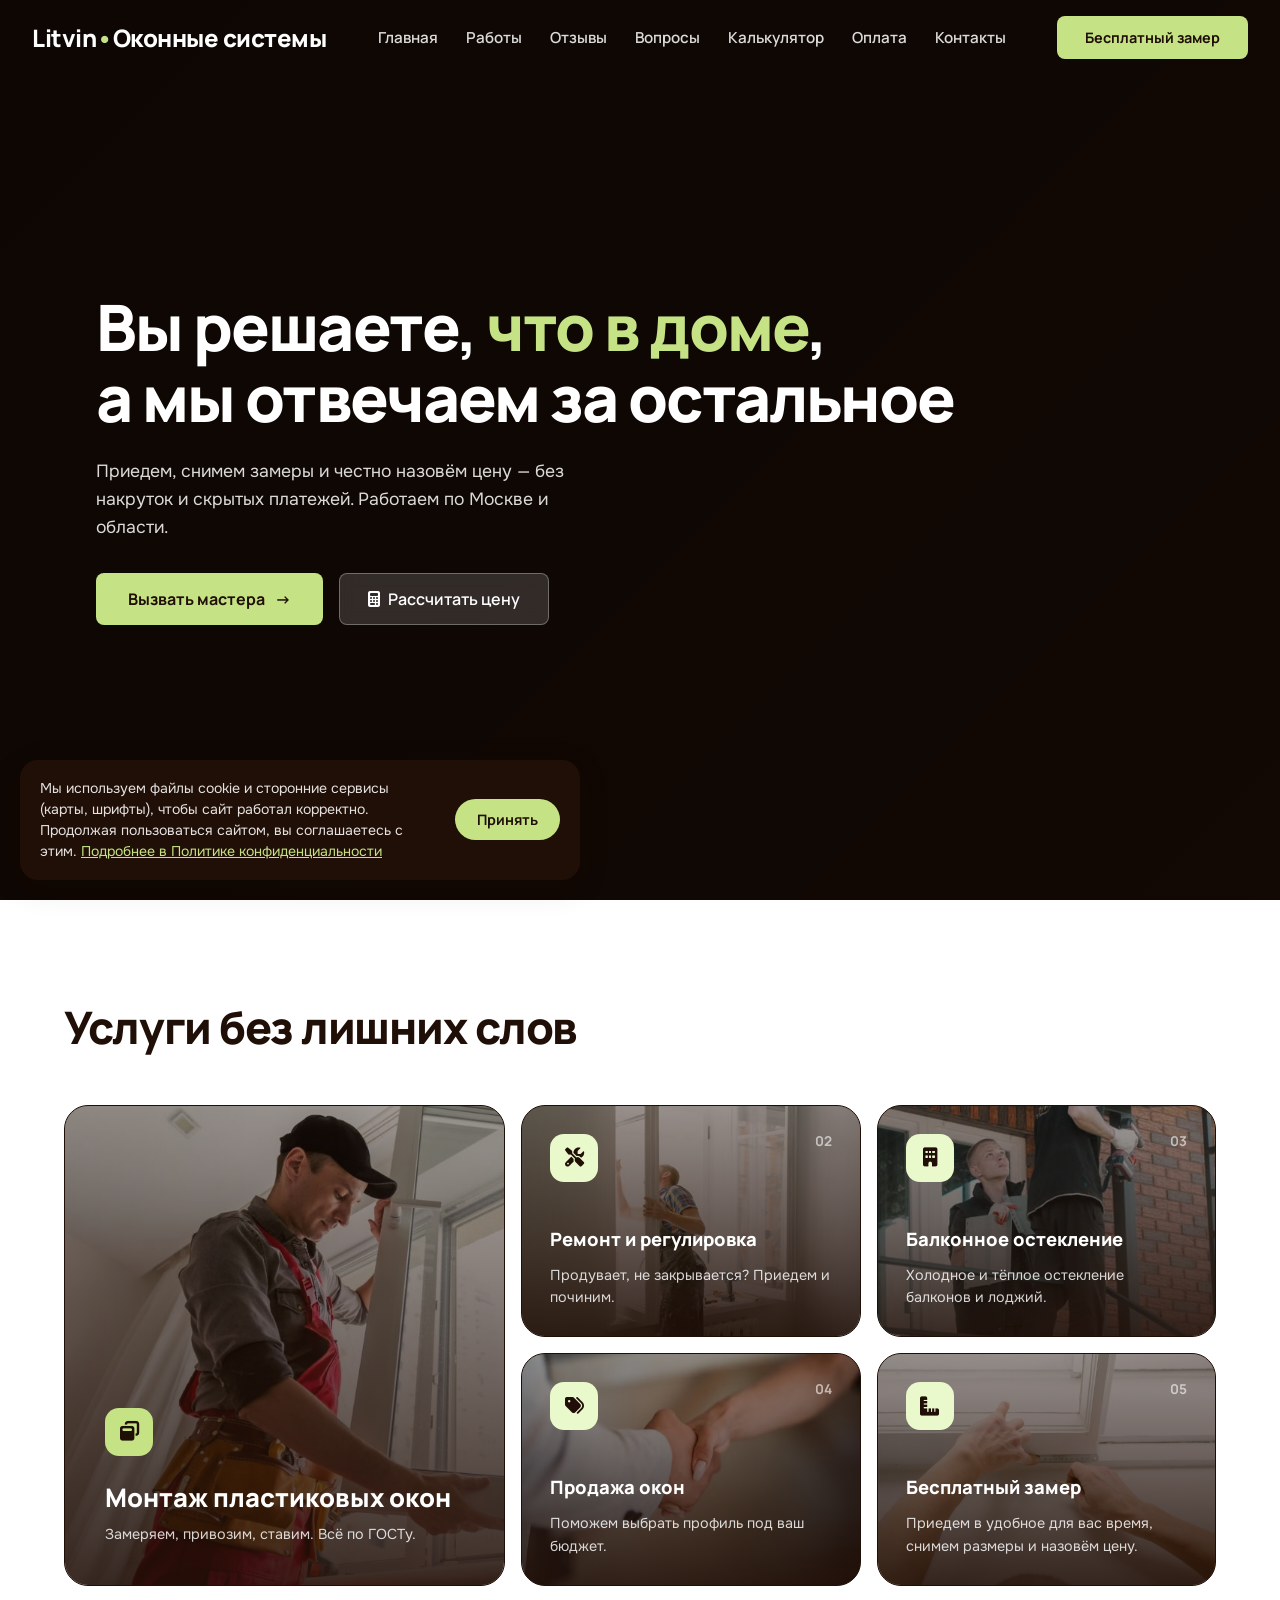
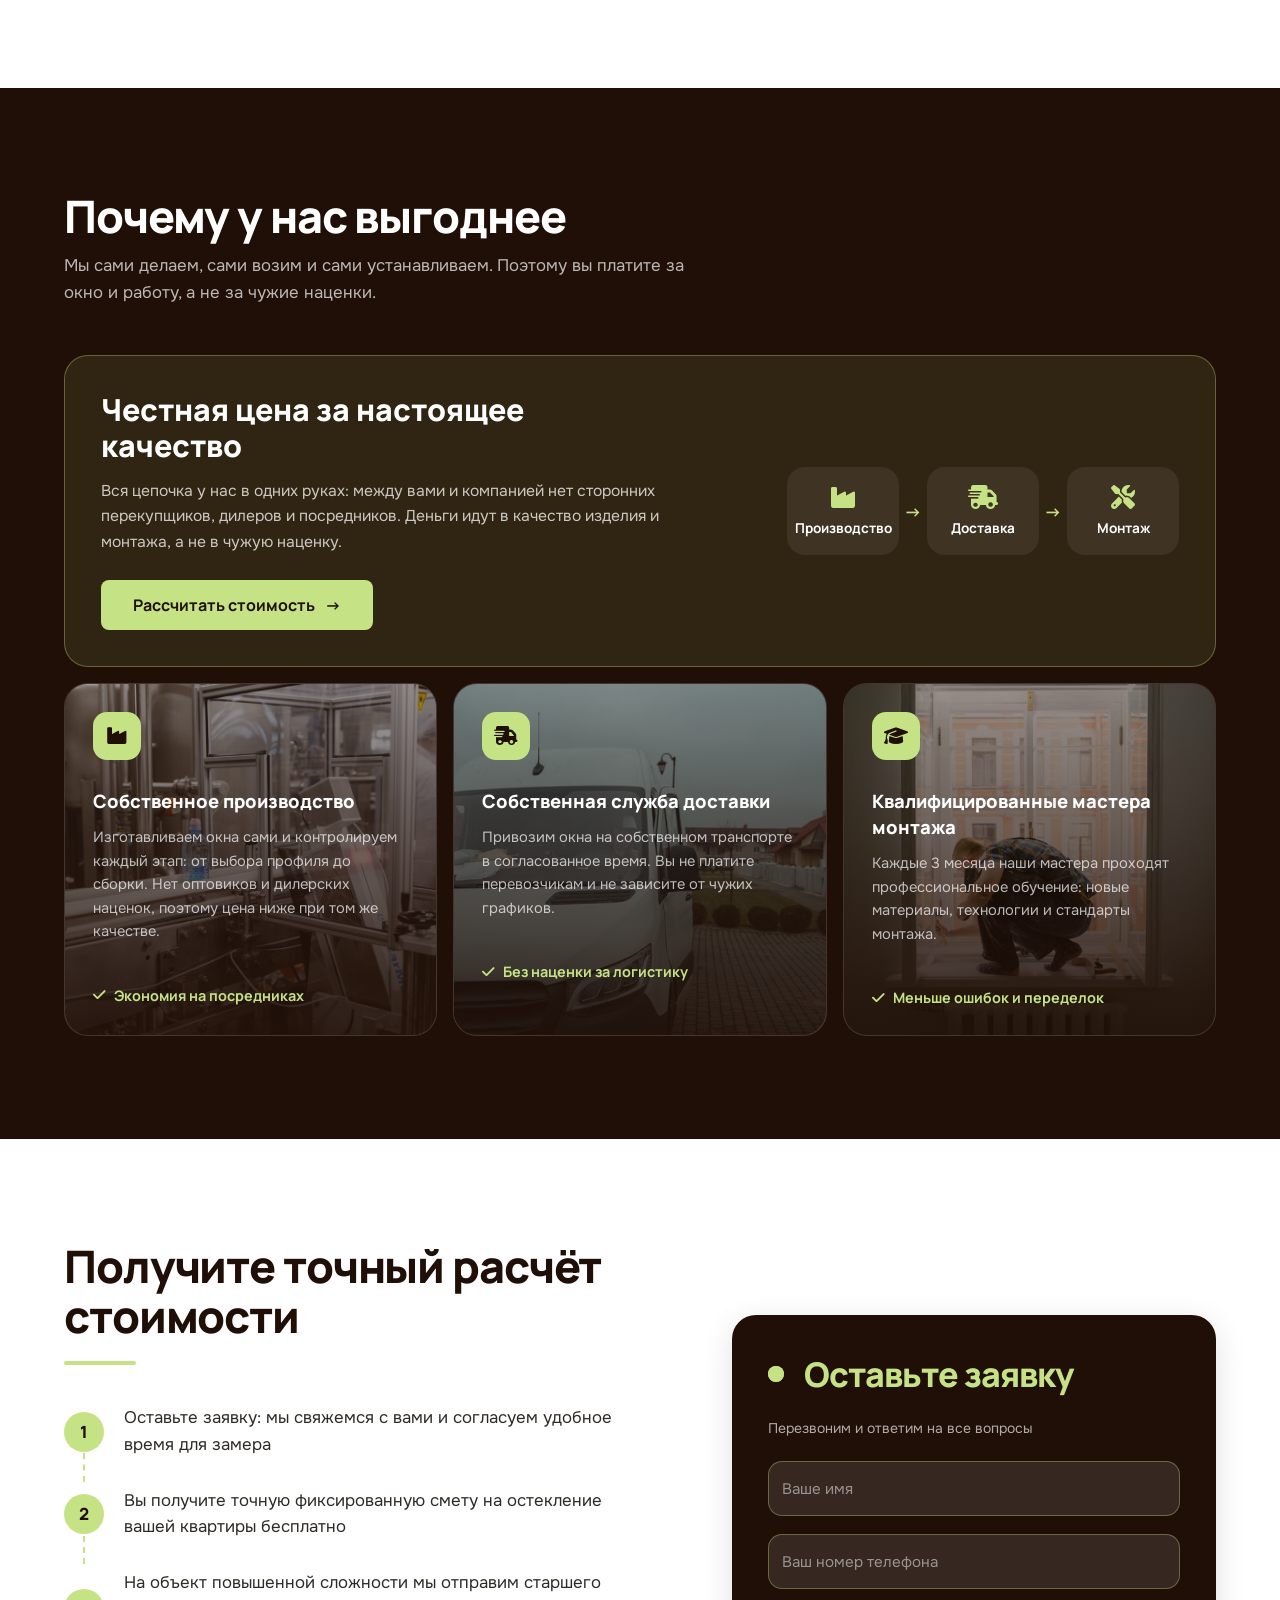
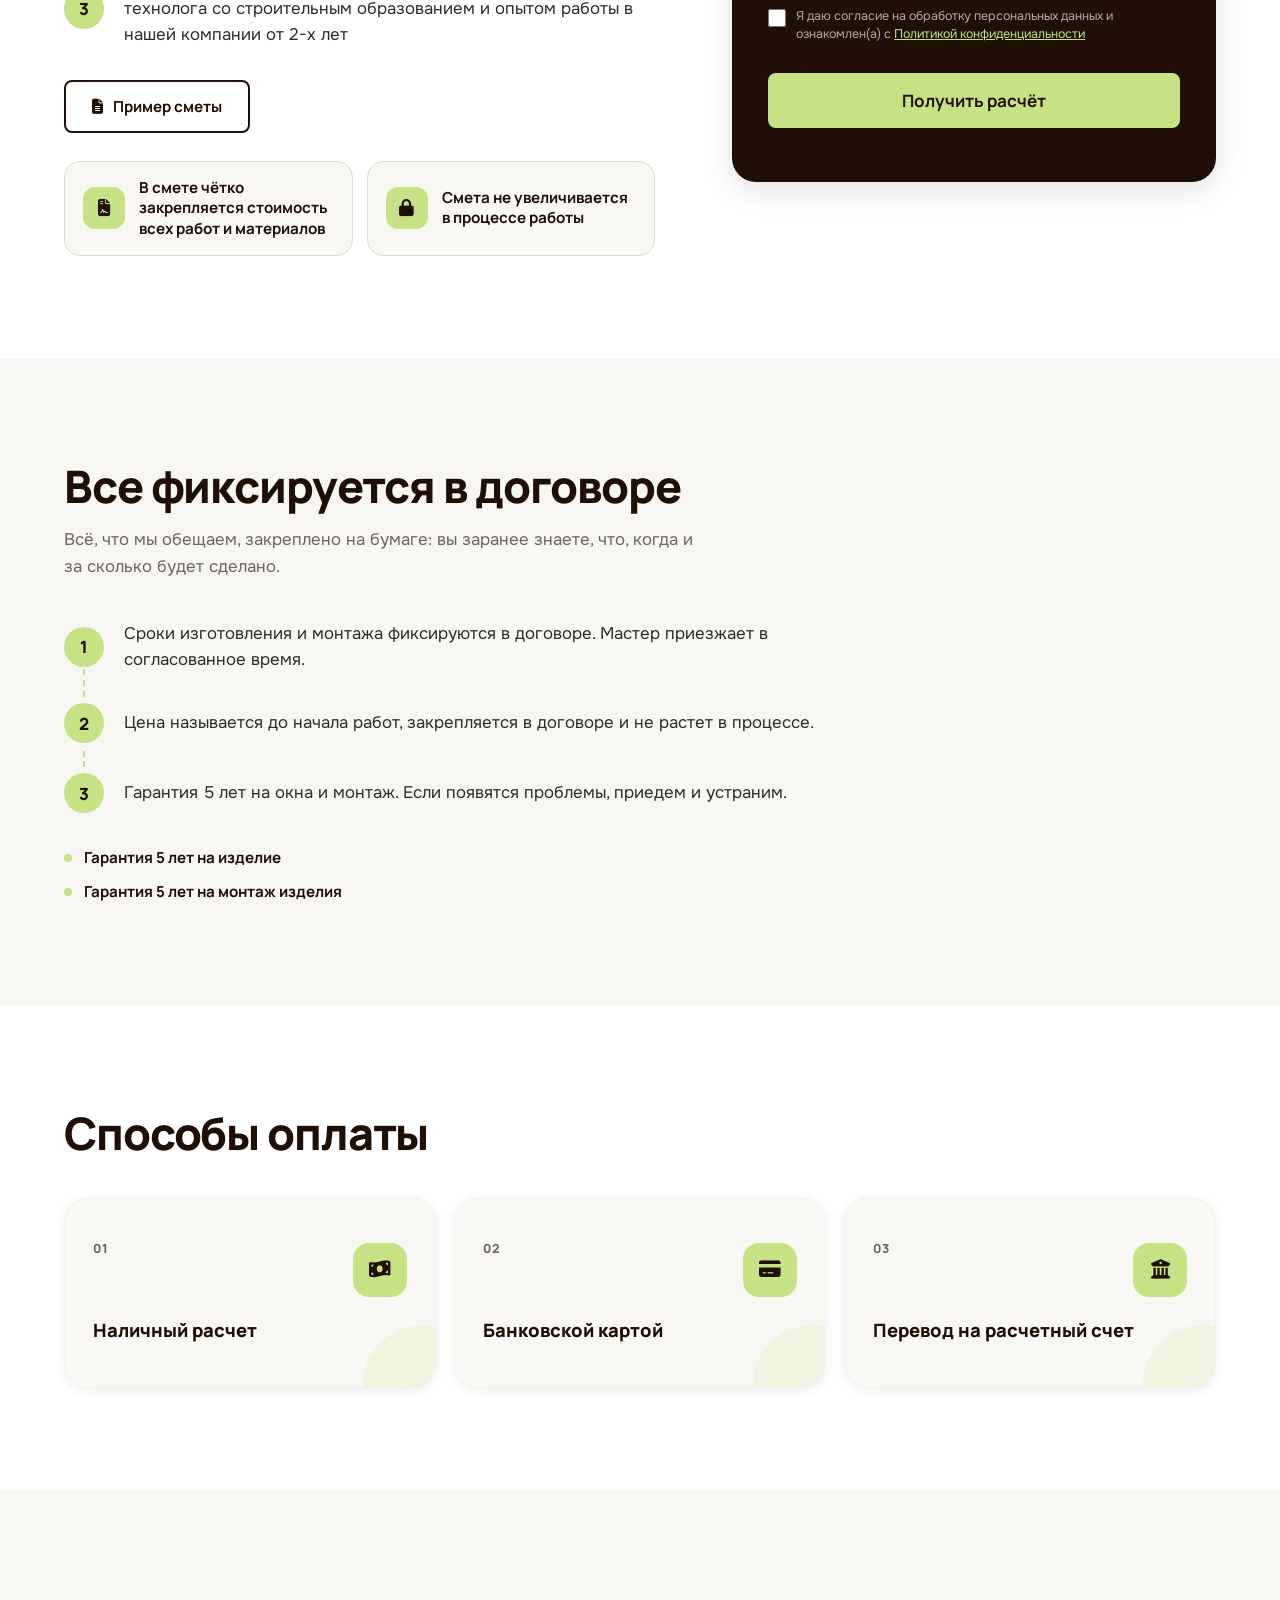
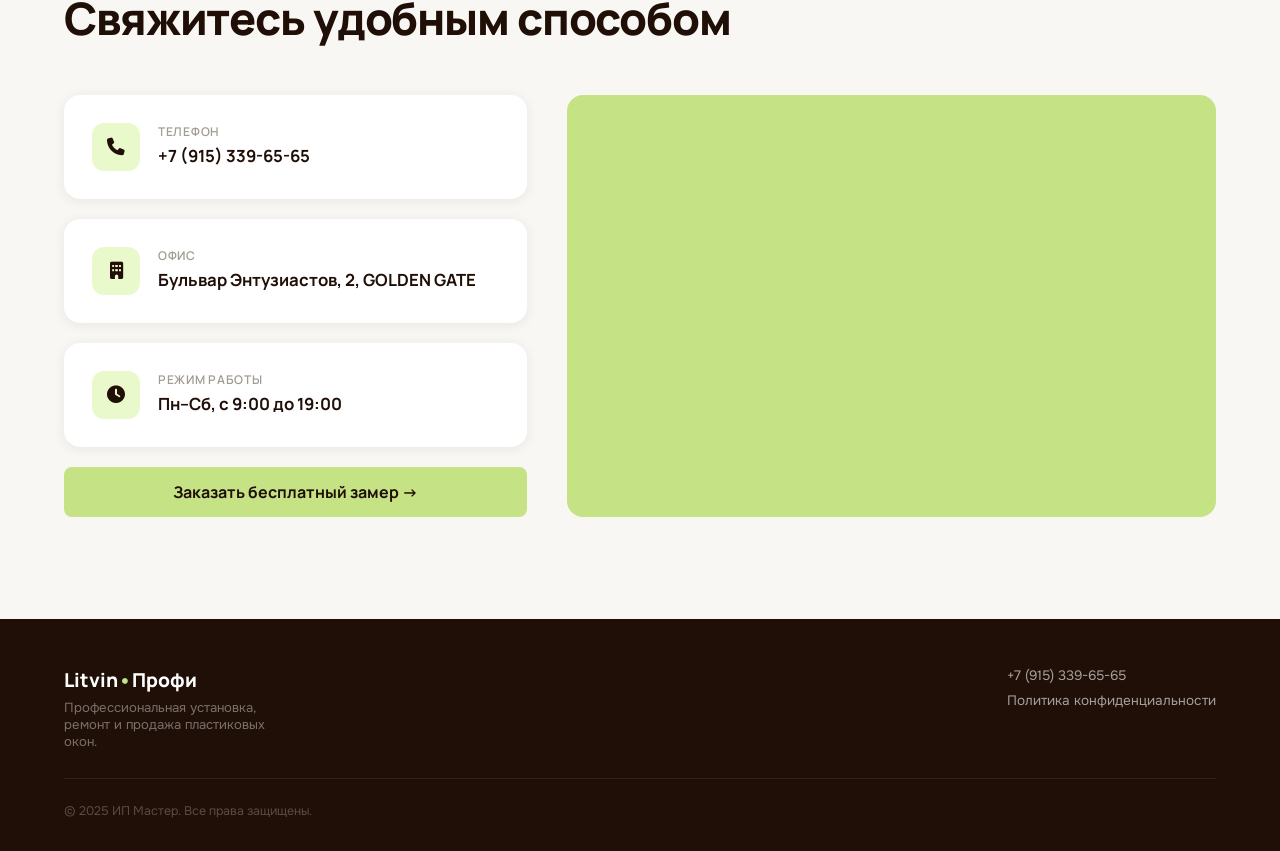
==== commit 0f1ed6b6: "мини" ====
--- a/index.html
+++ b/index.html
@@ -248,7 +248,7 @@
   <!-- Договор -->
   <section id="contract">
     <div class="section-inner">
-      <h2 class="section-title reveal">Договор, с которым вы будете спокойны</h2>
+      <h2 class="section-title reveal">Все фиксируется в договоре</h2>
       <p class="contract-lead reveal">Всё, что мы обещаем, закреплено на бумаге: вы заранее знаете, что, когда и за сколько будет сделано.</p>
 
       <div class="contract-info">
--- a/css/style.css
+++ b/css/style.css
@@ -151,17 +151,23 @@
 #hero {
   min-height: 100vh;
   position: relative;
-  background: url('../images/back.jpg') center center / cover no-repeat, #200f07;
+  background: url('../images/back_mb.png') center center / cover no-repeat, #200f07;
   display: flex;
   align-items: center;
   justify-content: center;
   padding-top: calc(80px + env(safe-area-inset-top, 0px));
 }
 
+/* на мобильных — другое фото */
+@media (max-width: 900px) {
+  #hero {
+    background-image: url('../images/back_m.png');
+  }
+}
 .hero-overlay {
   position: absolute;
   inset: 0;
-  background: linear-gradient(135deg, rgba(0,0,0,0.65) 0%, rgba(0,0,0,0.5) 100%);
+  background: linear-gradient(135deg, rgba(0,0,0,0.6) 0%, rgba(0,0,0,0.45) 100%);
 }
 
 .hero-content {
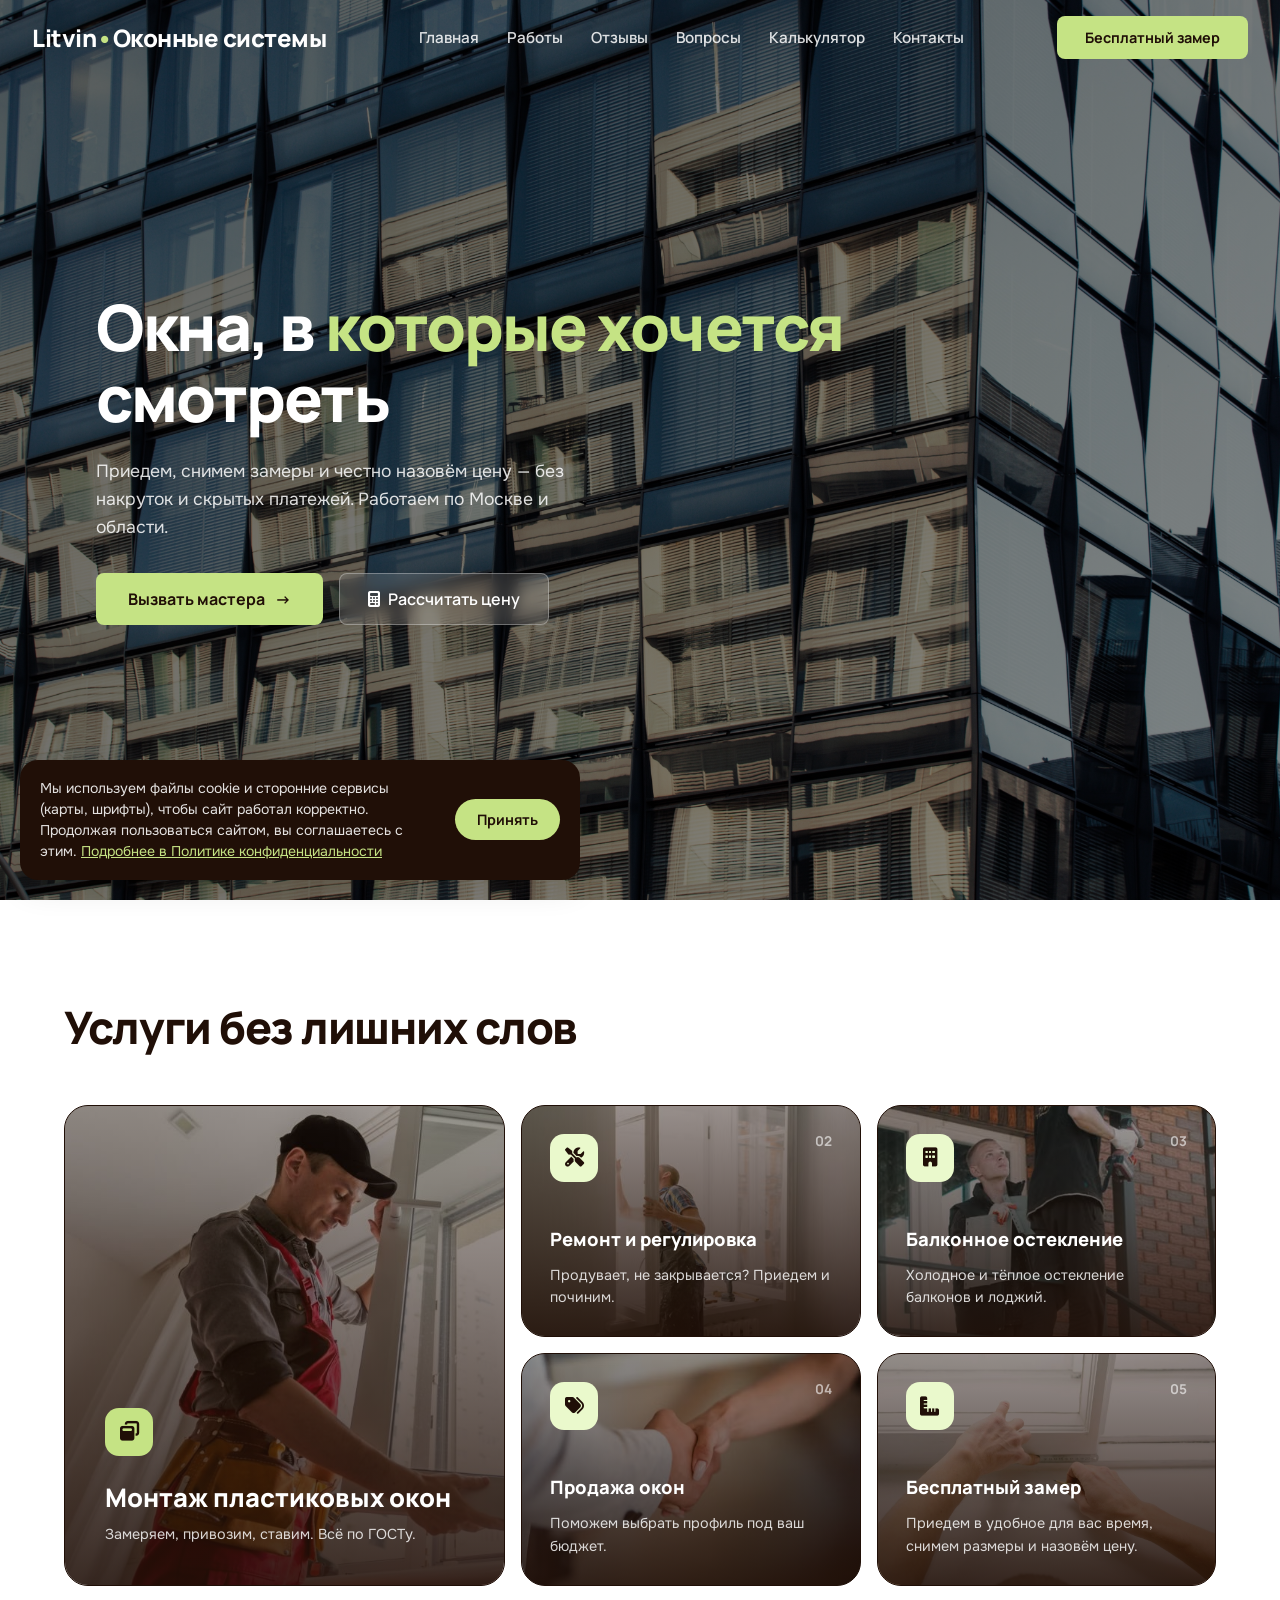
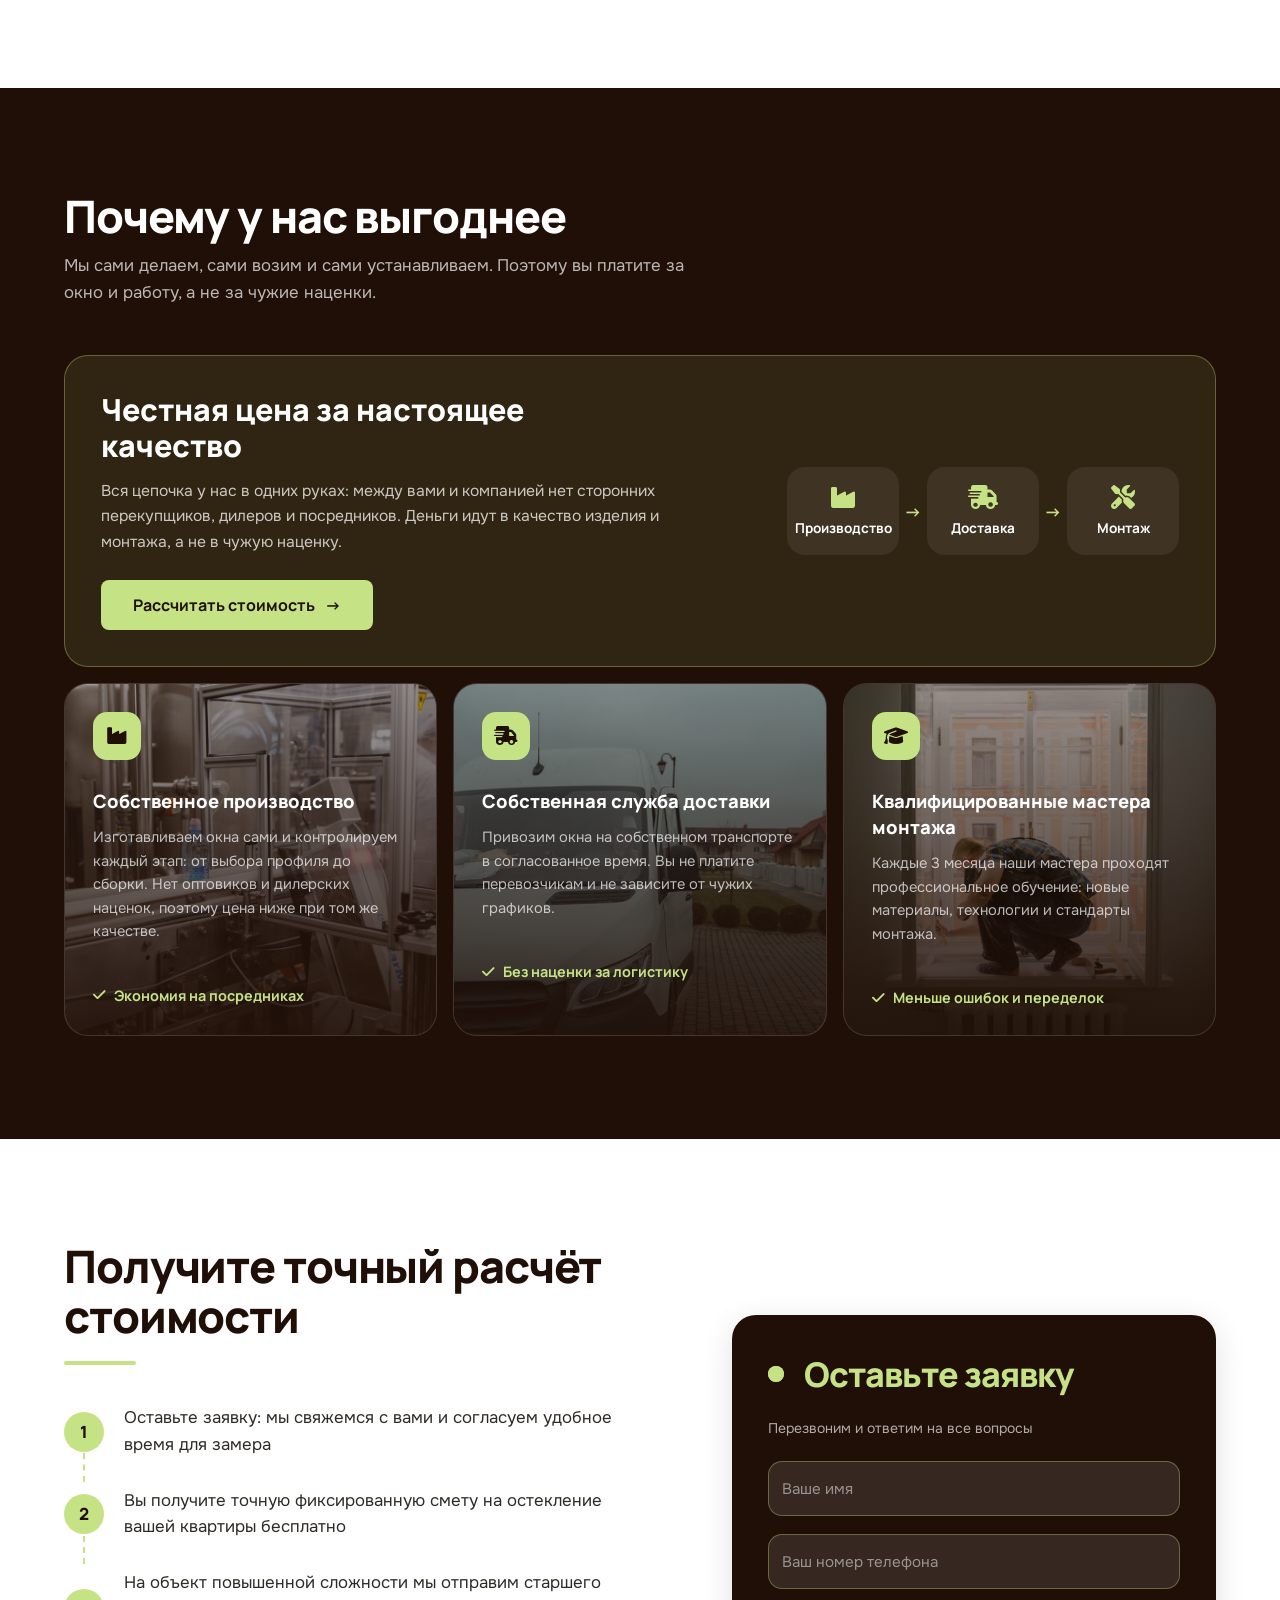
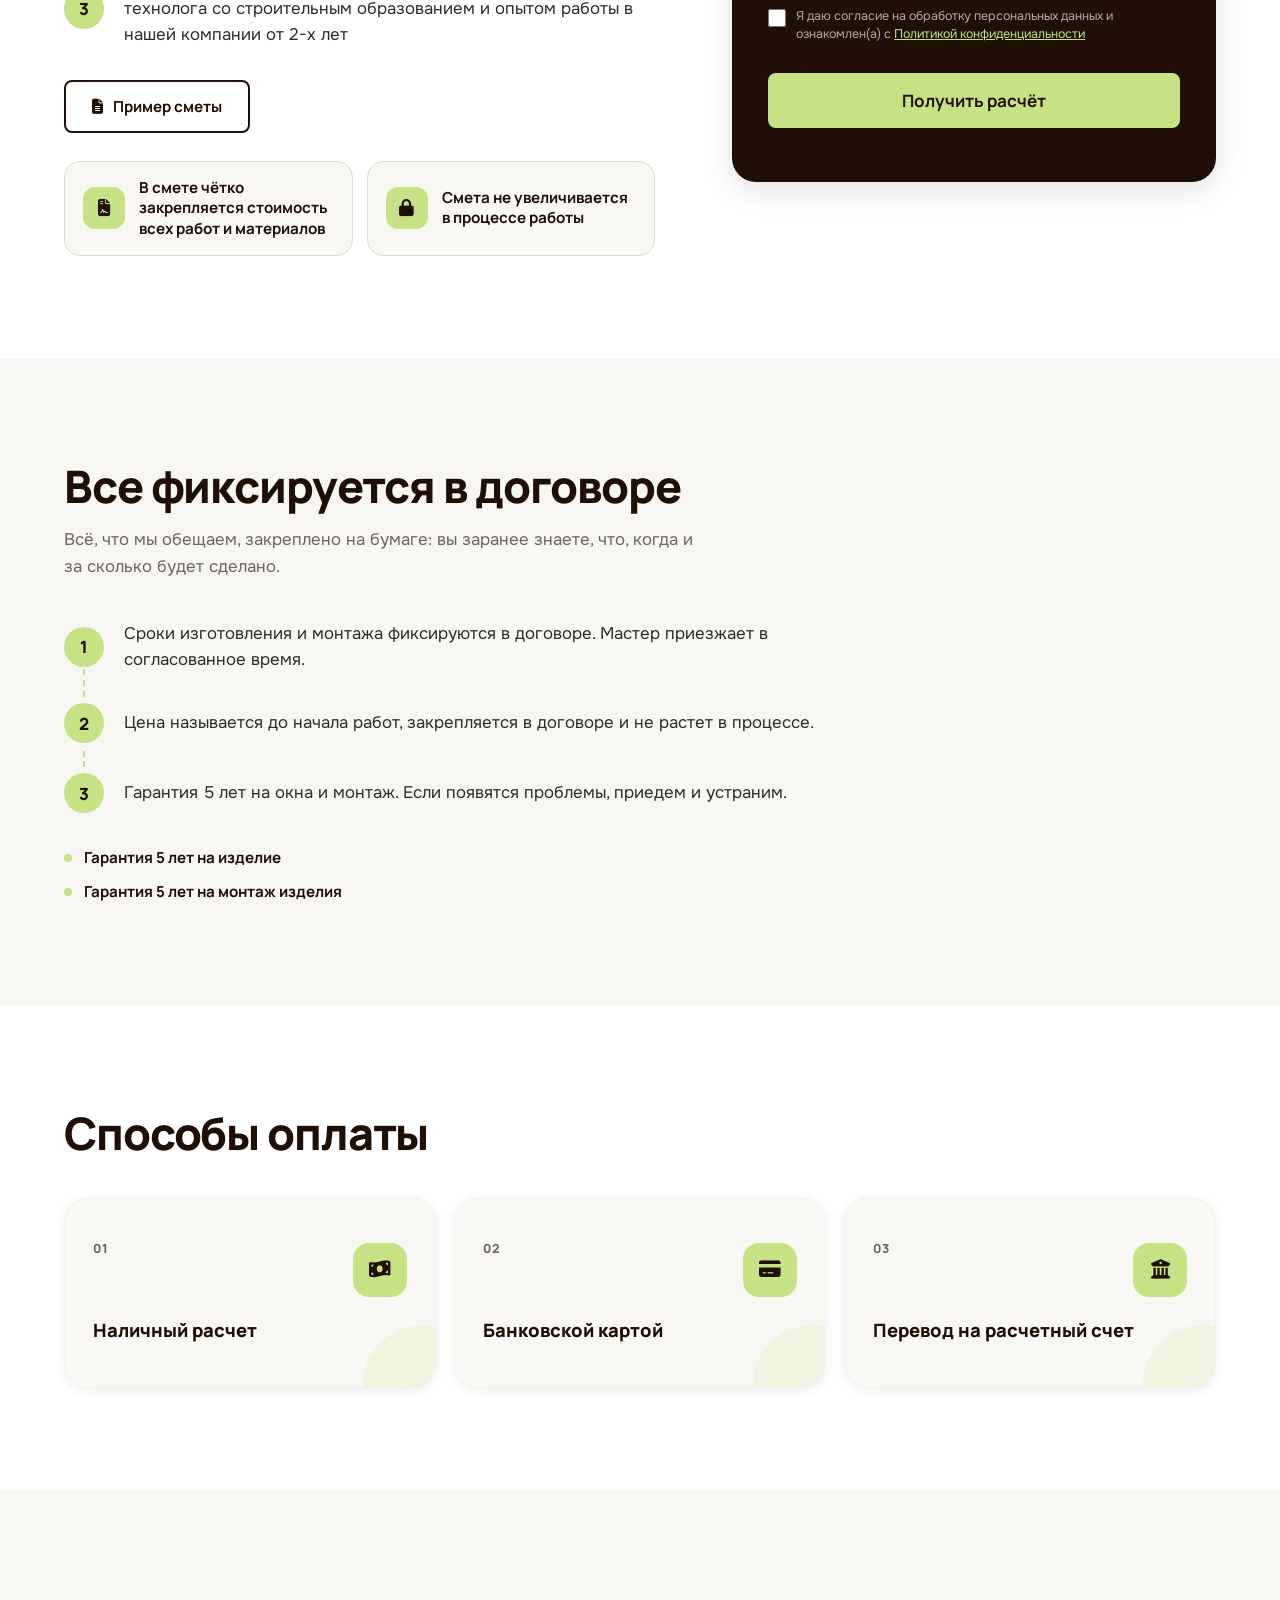
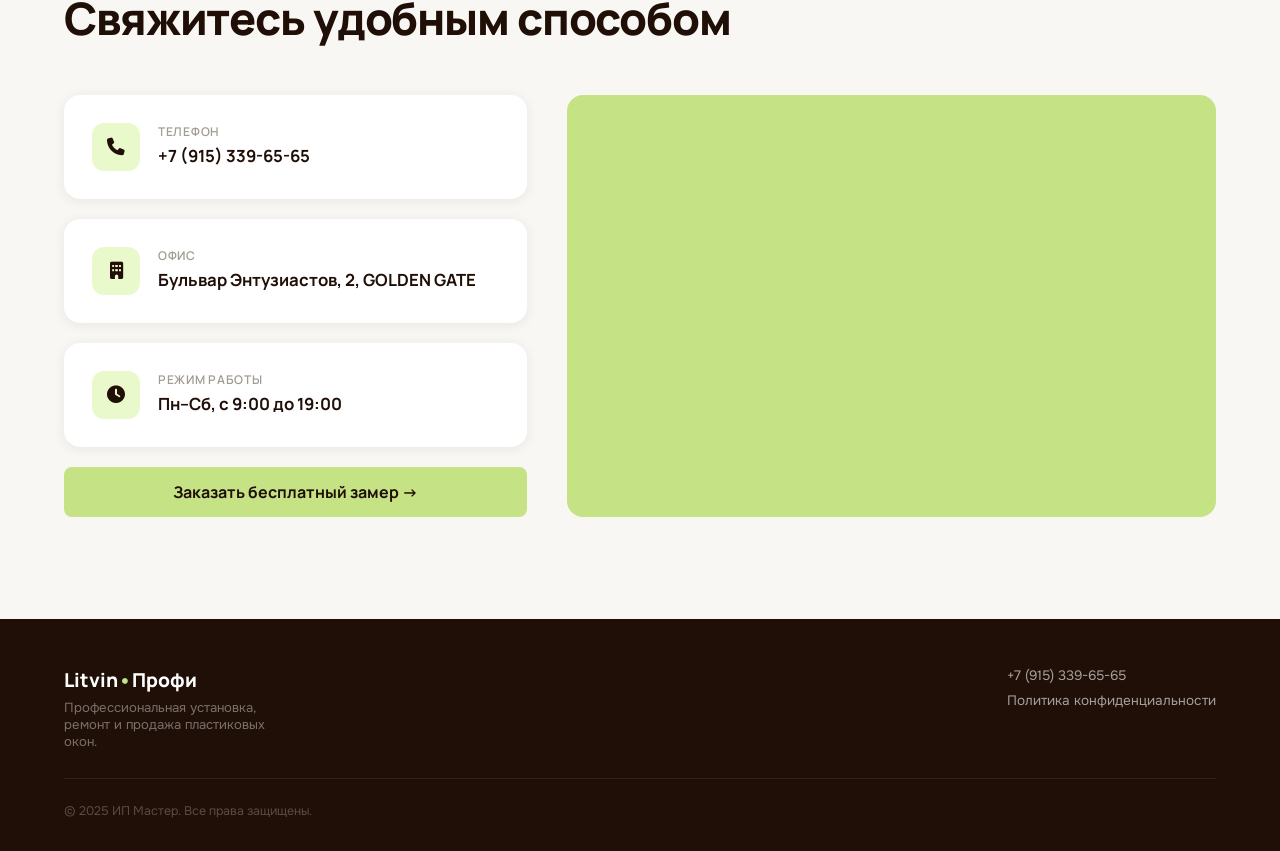
==== commit e607892d: "бековое фото" ====
--- a/index.html
+++ b/index.html
@@ -54,7 +54,6 @@
     <a href="reviews.html">Отзывы</a>
     <a href="faq.html">Вопросы</a>
     <a href="calculator.html">Калькулятор</a>
-    <a href="#payment">Оплата</a>
     <a href="#contacts">Контакты</a>
     <button class="nav-cta mobile-cta" onclick="openLeadModal()">Бесплатный замер</button>
   </div>
@@ -72,7 +71,6 @@
         <a href="reviews.html">Отзывы</a>
         <a href="faq.html">Вопросы</a>
         <a href="calculator.html">Калькулятор</a>
-        <a href="#payment">Оплата</a>
         <a href="#contacts">Контакты</a>
       </nav>
       
@@ -86,7 +84,7 @@
     <div class="hero-overlay"></div>
     <div class="hero-content">
       <div class="hero-text">
-        <h1>Вы решаете, <span>что в доме</span>,<br/>а мы отвечаем за остальное</h1>
+        <h1>Окна, в <span>которые хочется</span><br/> смотреть</h1>
         <p>Приедем, снимем замеры и честно назовём цену — без накруток и скрытых платежей. Работаем по Москве и области.</p>
         <div class="hero-btns">
           <button class="btn-primary" onclick="openLeadModal()">Вызвать мастера <span class="arrow">→</span></button>
--- a/css/style.css
+++ b/css/style.css
@@ -151,7 +151,7 @@
 #hero {
   min-height: 100vh;
   position: relative;
-  background: url('../images/back_mb.png') center center / cover no-repeat, #200f07;
+  background: url('../images/back.jpg') center center / cover no-repeat, #200f07;
   display: flex;
   align-items: center;
   justify-content: center;
@@ -161,7 +161,7 @@
 /* на мобильных — другое фото */
 @media (max-width: 900px) {
   #hero {
-    background-image: url('../images/back_m.png');
+    background-image: url('../images/back_mobile.jpg');
   }
 }
 .hero-overlay {
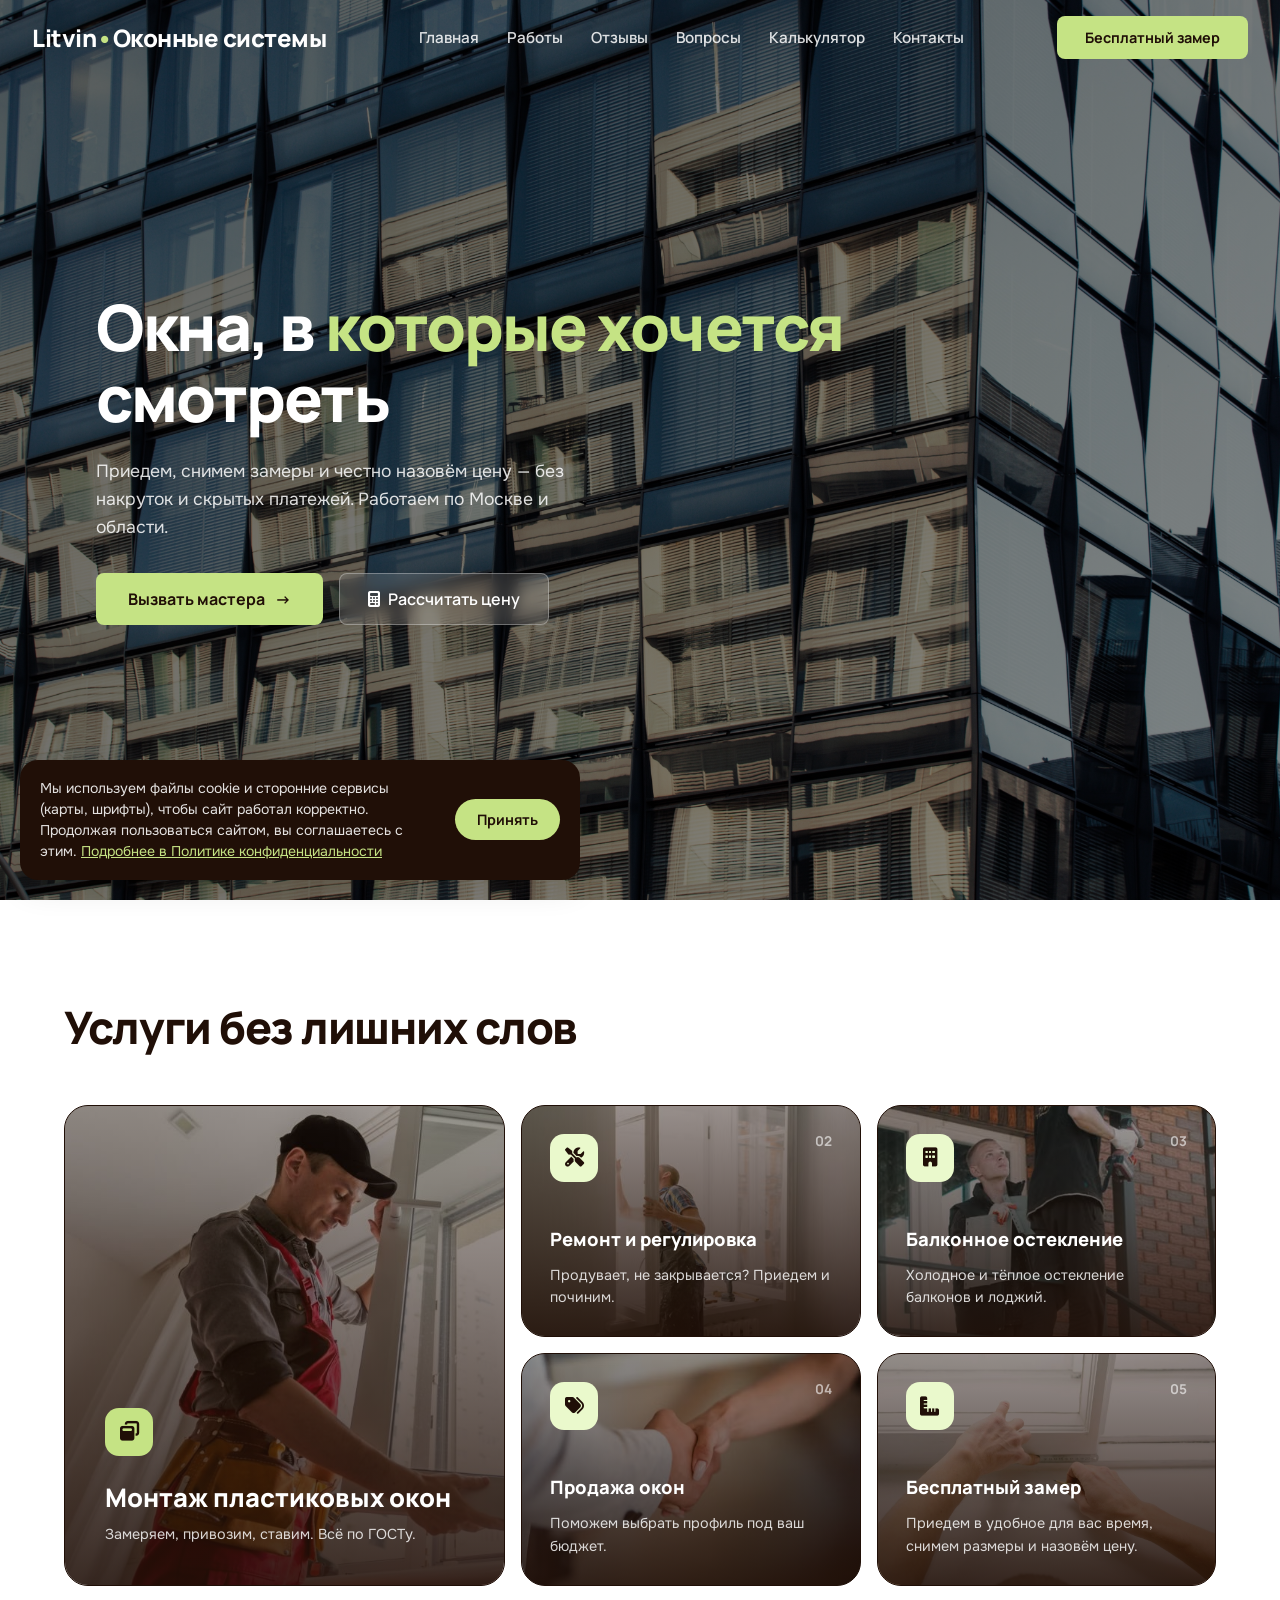
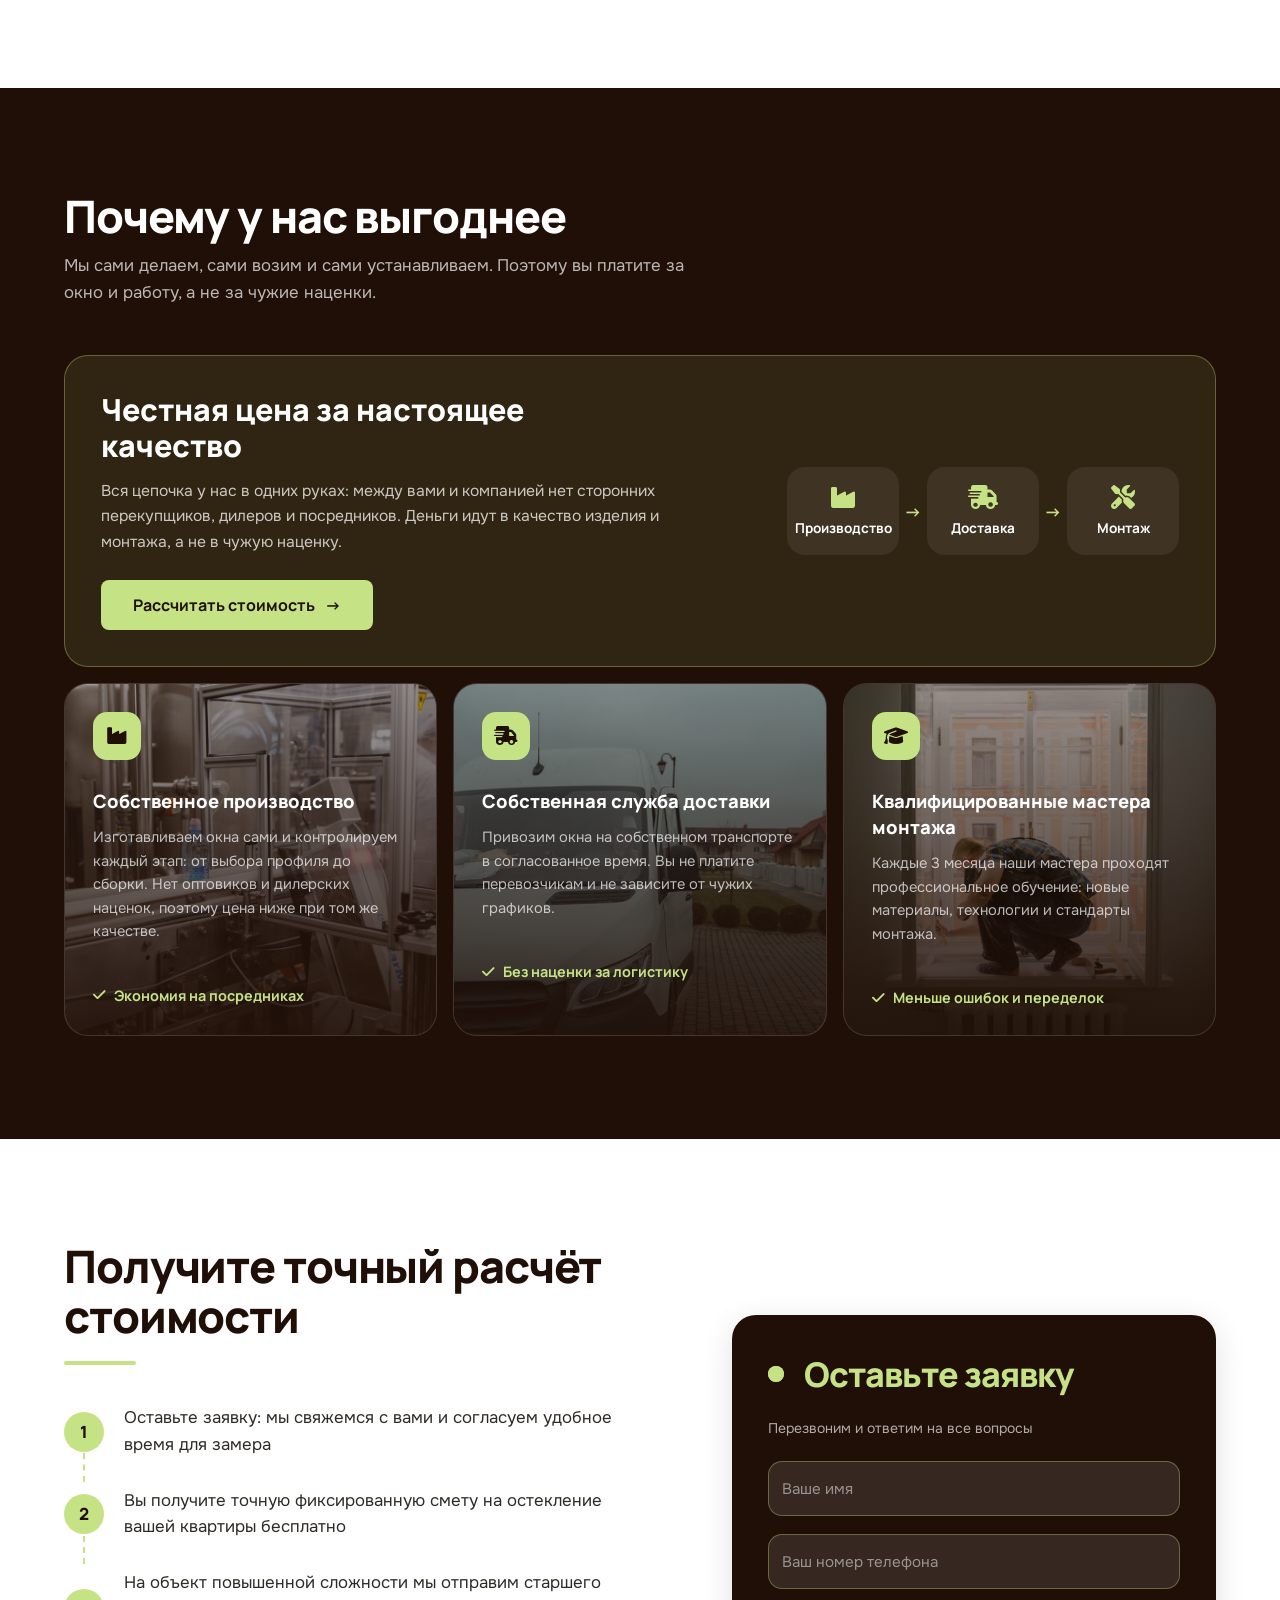
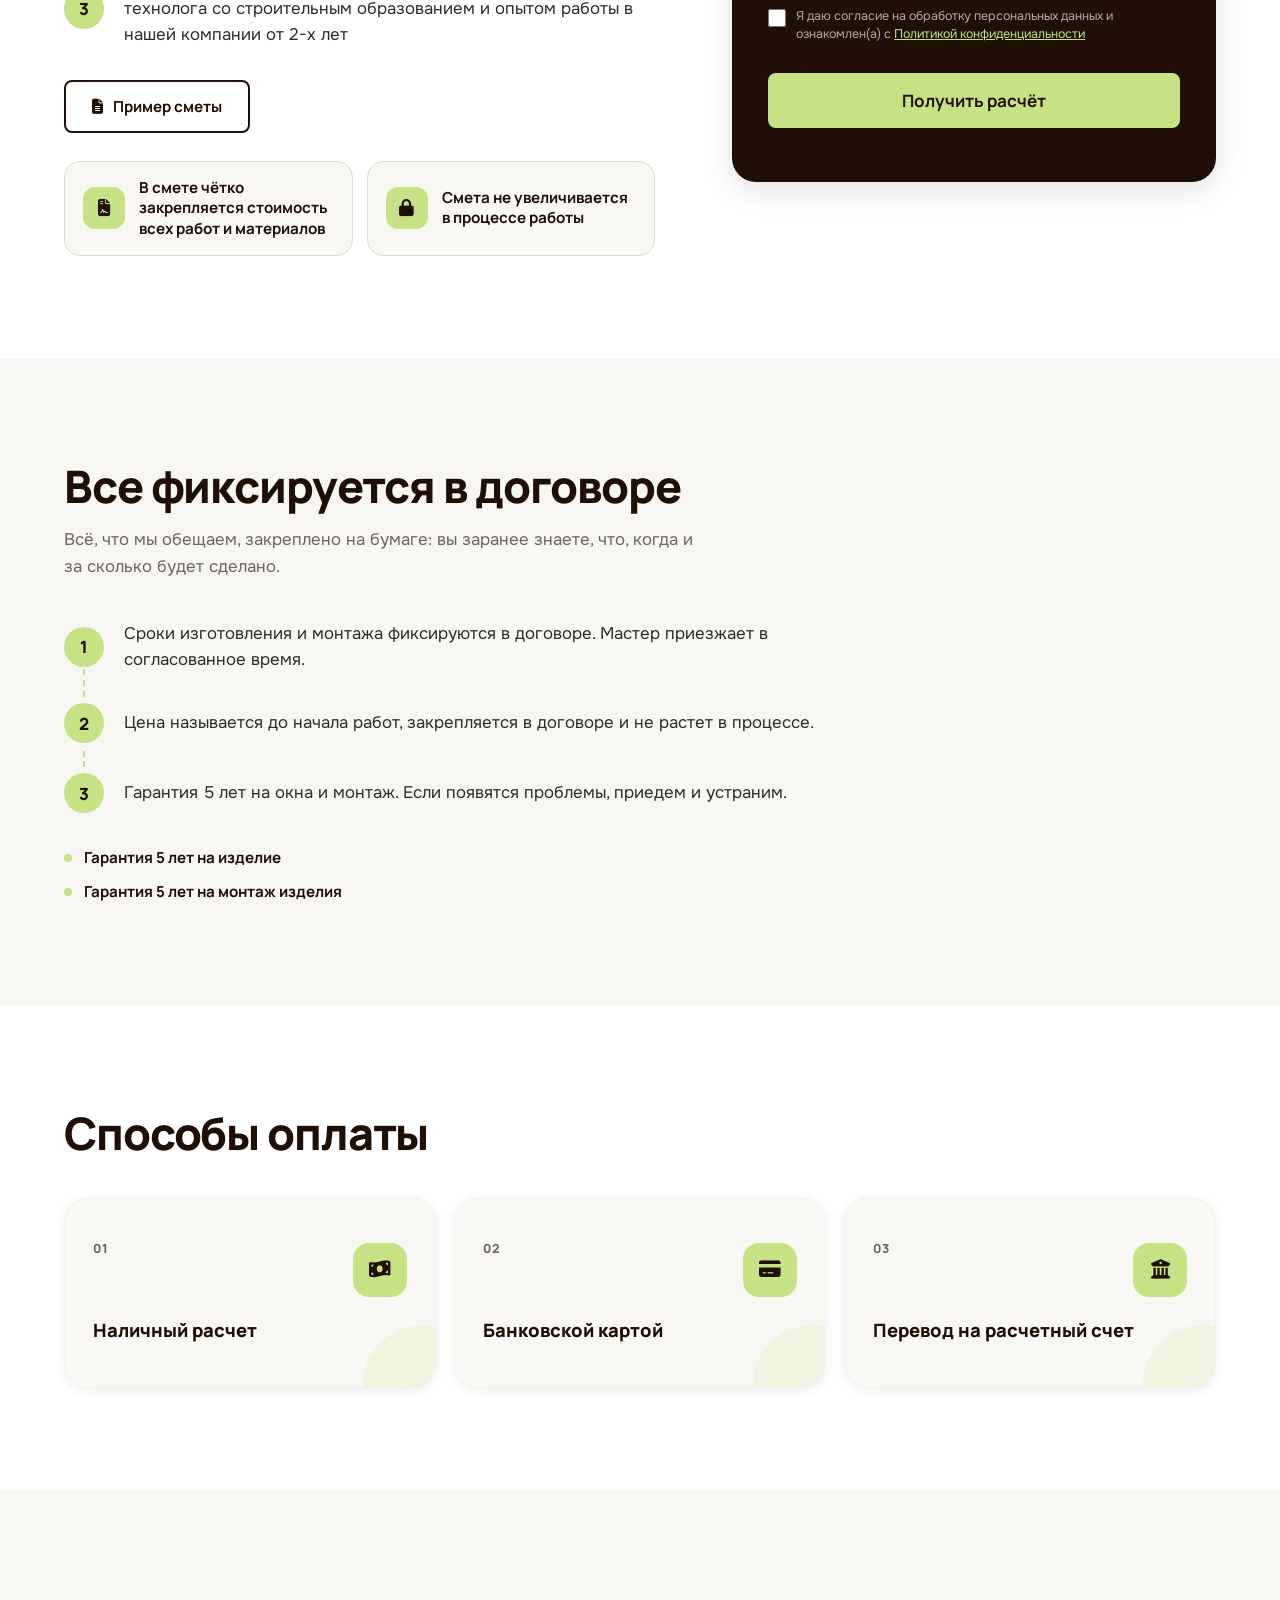
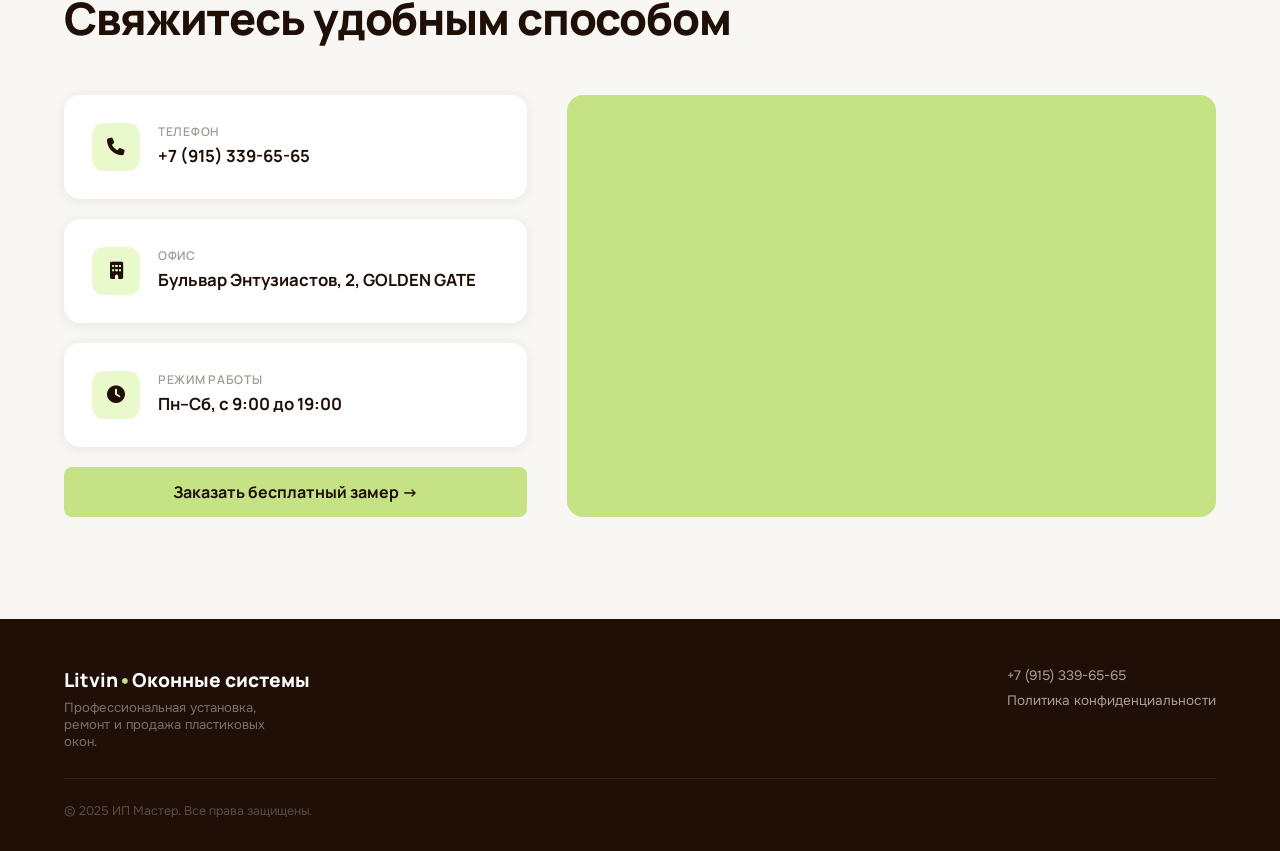
==== commit 92380285: "мини" ====
--- a/index.html
+++ b/index.html
@@ -352,7 +352,7 @@
   <footer>
     <div class="footer-inner">
       <div class="footer-brand">
-        <div class="brand-name">Litvin<span>•</span>Профи</div>
+        <div class="brand-name">Litvin<span>•</span>Оконные системы</div>
         <p>Профессиональная установка, ремонт и продажа пластиковых окон.</p>
       </div>
       <div class="footer-links">
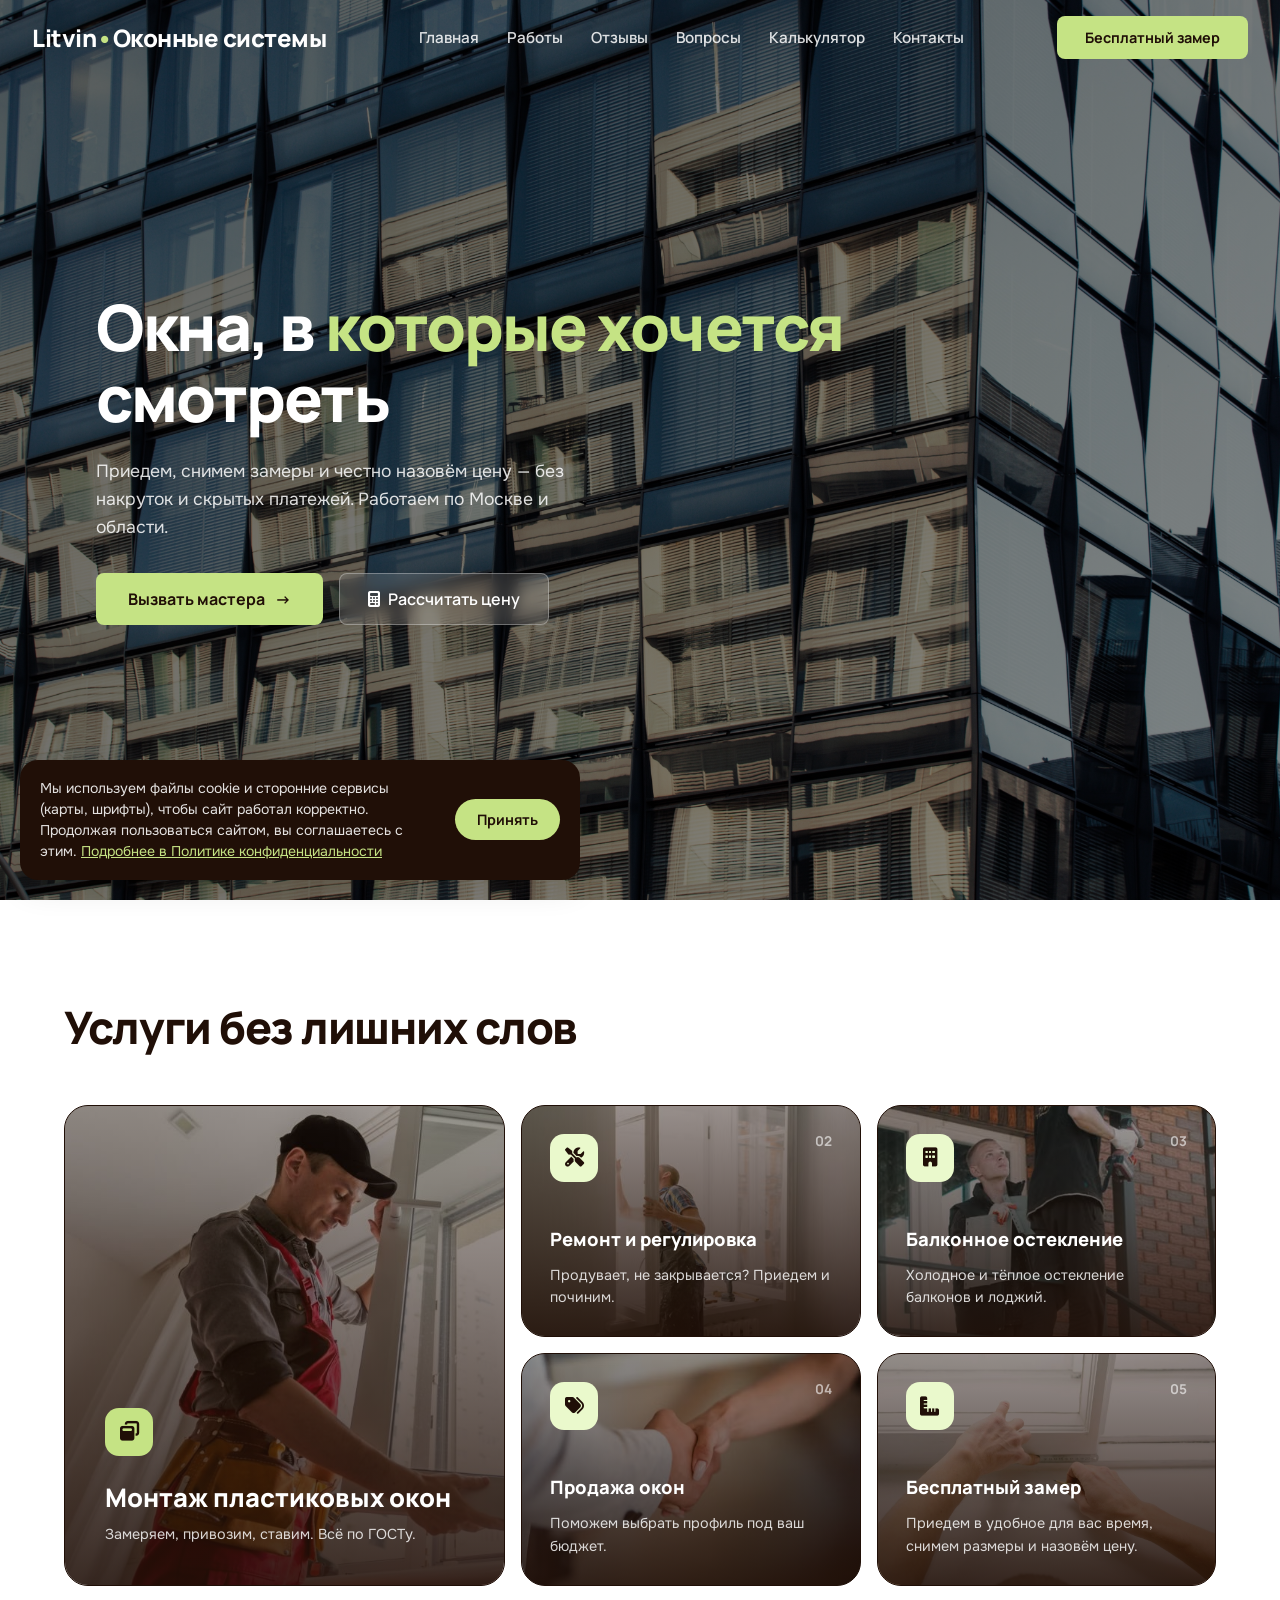
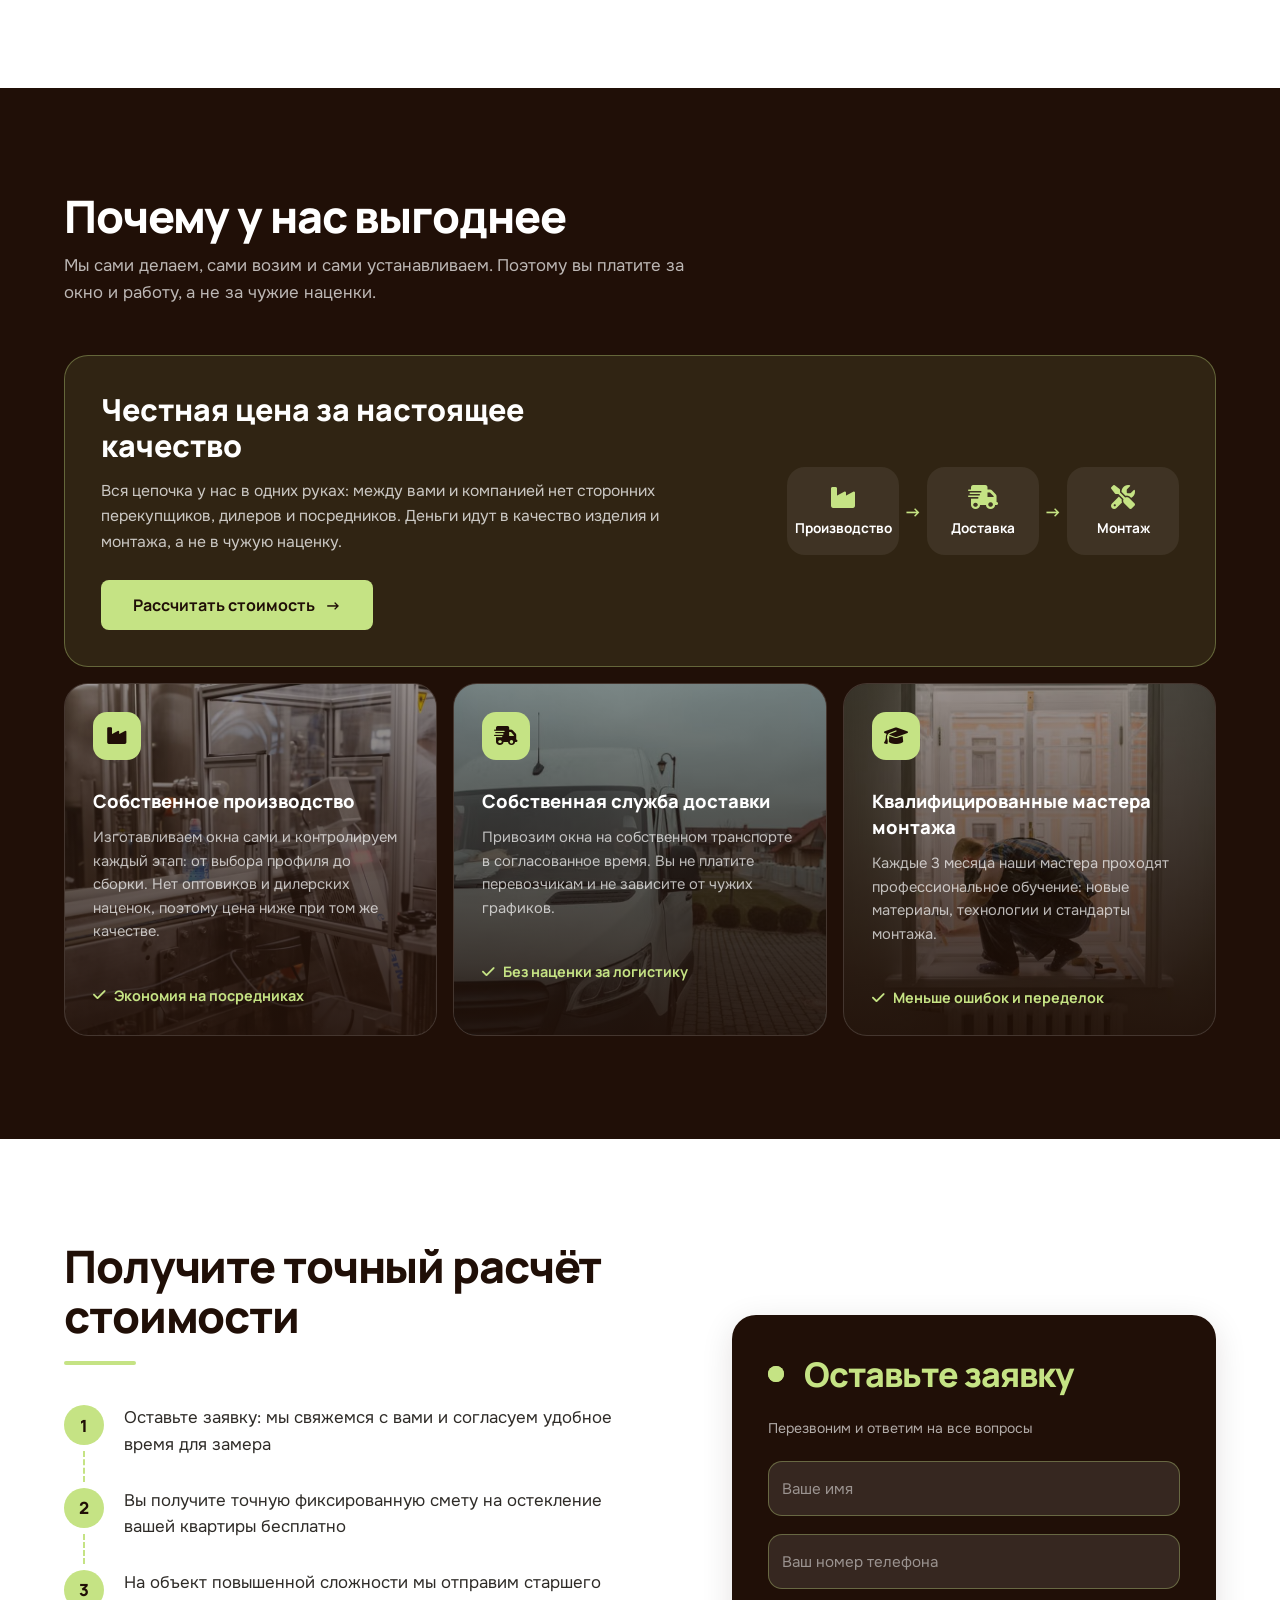
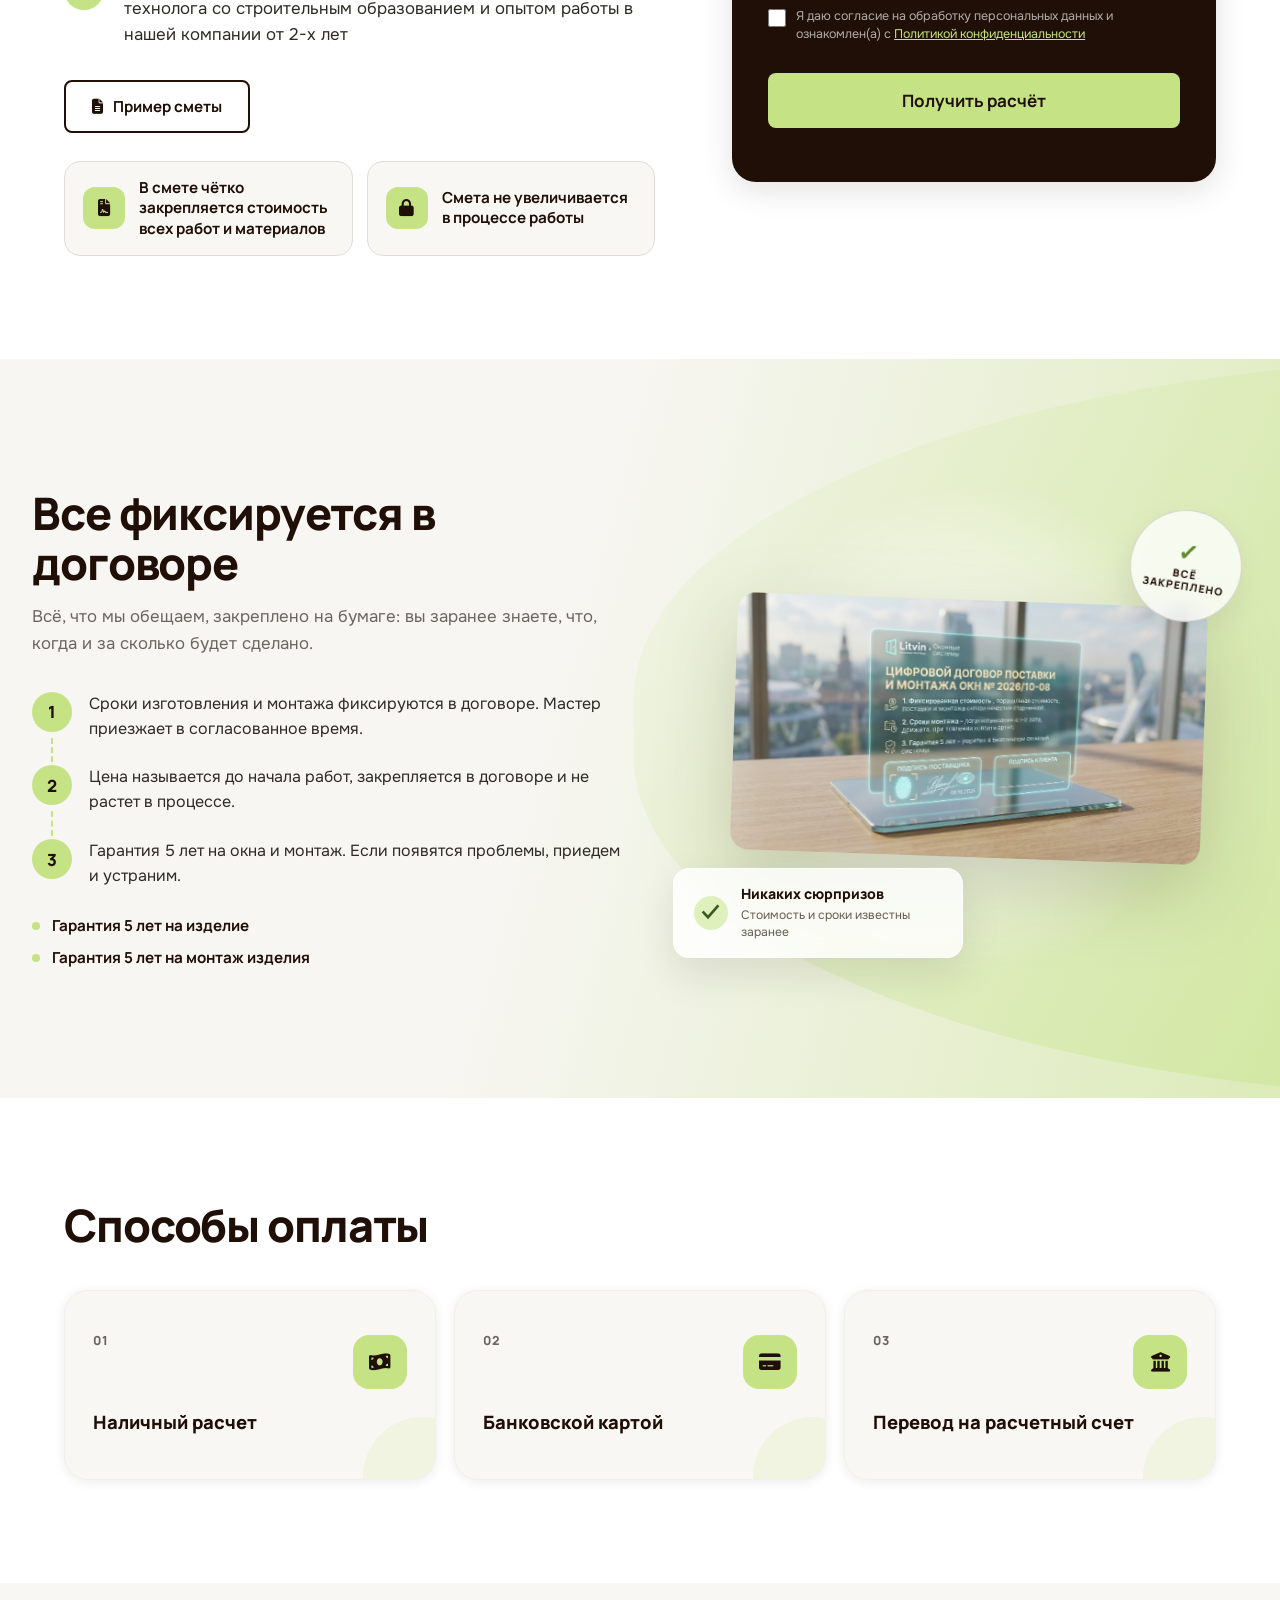
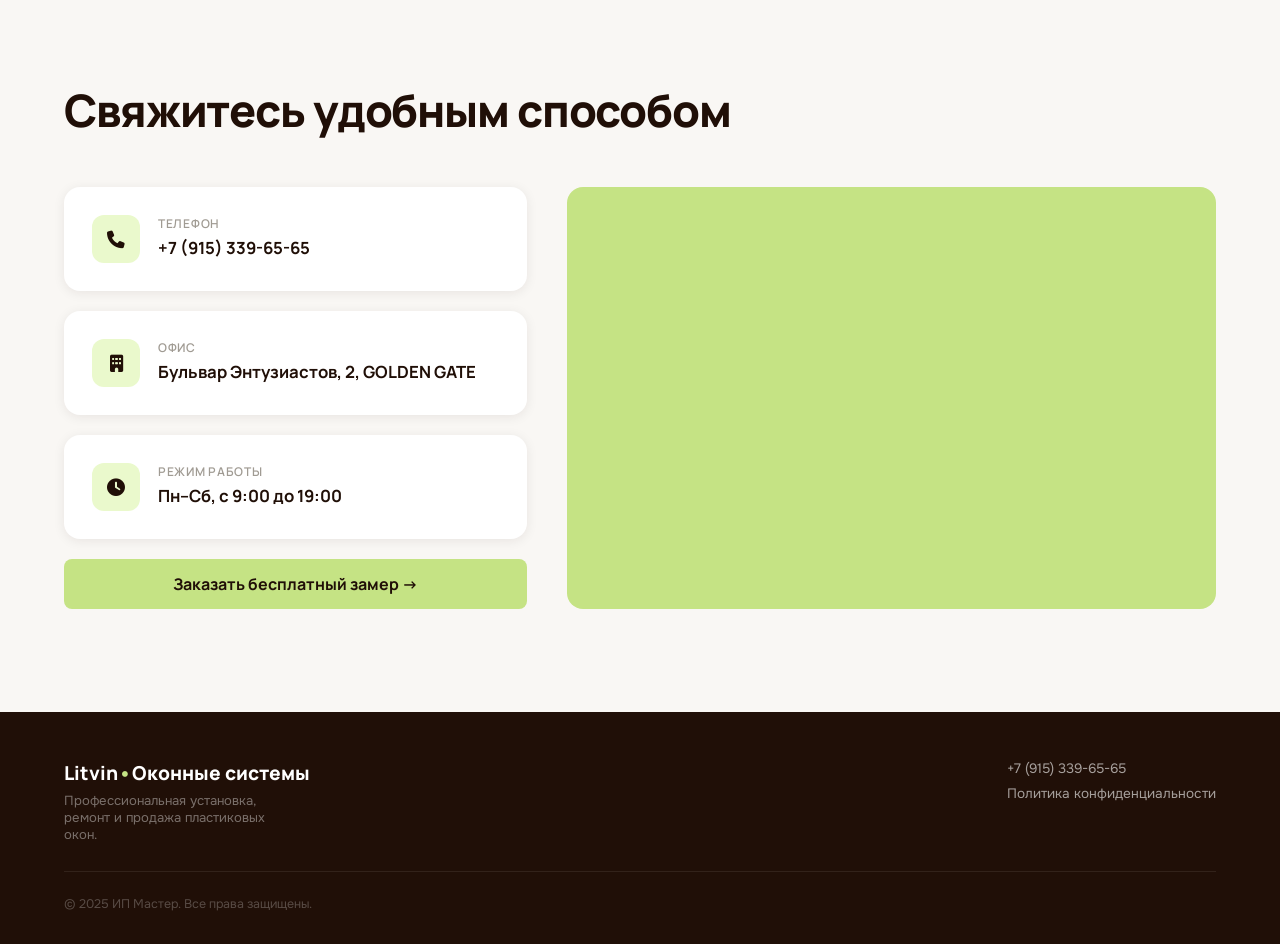
==== commit 6a562641: "мини" ====
--- a/index.html
+++ b/index.html
@@ -245,29 +245,37 @@
   </section>
   <!-- Договор -->
   <section id="contract">
-    <div class="section-inner">
-      <h2 class="section-title reveal">Все фиксируется в договоре</h2>
-      <p class="contract-lead reveal">Всё, что мы обещаем, закреплено на бумаге: вы заранее знаете, что, когда и за сколько будет сделано.</p>
-
-      <div class="contract-info">
-        <div class="contract-point reveal">
-          <span class="contract-num">1</span>
-          <p>Сроки изготовления и монтажа фиксируются в договоре. Мастер приезжает в согласованное время.</p>
-        </div>
-        <div class="contract-point reveal">
-          <span class="contract-num">2</span>
-          <p>Цена называется до начала работ, закрепляется в договоре и не растет в процессе.</p>
-        </div>
-        <div class="contract-point reveal">
-          <span class="contract-num">3</span>
-          <p>Гарантия 5 лет на окна и монтаж. Если появятся проблемы, приедем и устраним.</p>
-        </div>
-      </div>
-
-      <ul class="contract-list reveal">
-        <li><span class="contract-bullet"></span><span>Гарантия 5 лет на изделие</span></li>
-        <li><span class="contract-bullet"></span><span>Гарантия 5 лет на монтаж изделия</span></li>
-      </ul>
+    <div class="contract-layout">
+      <div class="contract-content">
+        <h2 class="section-title reveal">Все фиксируется в договоре</h2>
+        <p class="contract-lead reveal">Всё, что мы обещаем, закреплено на бумаге: вы заранее знаете, что, когда и за сколько будет сделано.</p>
+
+        <div class="contract-info">
+          <div class="contract-point reveal">
+            <span class="contract-num">1</span>
+            <p>Сроки изготовления и монтажа фиксируются в договоре. Мастер приезжает в согласованное время.</p>
+          </div>
+          <div class="contract-point reveal">
+            <span class="contract-num">2</span>
+            <p>Цена называется до начала работ, закрепляется в договоре и не растет в процессе.</p>
+          </div>
+          <div class="contract-point reveal">
+            <span class="contract-num">3</span>
+            <p>Гарантия 5 лет на окна и монтаж. Если появятся проблемы, приедем и устраним.</p>
+          </div>
+        </div>
+
+        <ul class="contract-list reveal">
+          <li><span class="contract-bullet"></span><span>Гарантия 5 лет на изделие</span></li>
+          <li><span class="contract-bullet"></span><span>Гарантия 5 лет на монтаж изделия</span></li>
+        </ul>
+      </div>
+      <div class="contract-visual" aria-label="Образец договора компании">
+        <div class="contract-visual-glow"></div>
+        <img src="images/doc.jpg" alt="Документ договора" class="contract-document" loading="lazy">
+        <div class="contract-stamp"><span class="contract-stamp-check">✓</span><span>ВСЁ<br>ЗАКРЕПЛЕНО</span></div>
+        <div class="contract-note"><span class="contract-note-mark">✓</span><span><strong>Никаких сюрпризов</strong><small>Стоимость и сроки известны заранее</small></span></div>
+      </div>
     </div>
   </section>
   
--- a/css/style.css
+++ b/css/style.css
@@ -2693,4 +2693,175 @@
 
 @media (max-width: 900px) {
   .standalone-main #calculator { min-height: 0; display: block; padding-top: 54px; padding-bottom: 54px; }
-}+}
+
+/* ============================
+   ПУНКТИР МЕЖДУ ПУНКТАМИ («Получите расчёт» и «Договор»)
+   Кружок всегда у верха пункта, поэтому линия идёт ровно от кружка до кружка
+   при любой длине текста. Короткий текст по-прежнему центрируется по кружку.
+   ============================ */
+.quote-step,
+.contract-point { align-items: flex-start; }
+
+.quote-step p,
+.contract-point p {
+  min-height: 40px;            /* высота кружка */
+  display: flex;
+  flex-direction: column;
+  justify-content: center;
+}
+
+.quote-step:not(:last-child)::after,
+.contract-point:not(:last-child)::after {
+  top: 46px;                   /* 40px кружок + зазор 6px */
+  bottom: 6px;                 /* зазор до следующего кружка */
+}
+
+@media (max-width: 900px) {
+  .quote-step p,
+  .contract-point p { min-height: 36px; }
+
+  .quote-step:not(:last-child)::after,
+  .contract-point:not(:last-child)::after { top: 42px; }
+}
+
+@media (max-width: 560px) {
+  .contract-point p { min-height: 34px; }
+  .contract-point:not(:last-child)::after { top: 40px; bottom: 6px; }
+}
+
+/* ============================
+   ДОГОВОР — широкая градиентная композиция с фотографией
+   ============================ */
+#contract {
+  position: relative;
+  overflow: hidden;
+  isolation: isolate;
+  padding: clamp(64px, 7vw, 104px) 0;
+  background: linear-gradient(105deg, #f7f6f2 0%, #f7f6f2 43%, #eef2df 62%, #dcebb9 100%);
+}
+.contract-layout {
+  width: min(1240px, calc(100% - 64px));
+  margin: 0 auto;
+  display: grid;
+  grid-template-columns: minmax(0, 1.03fr) minmax(360px, .97fr);
+  align-items: center;
+  gap: clamp(32px, 5vw, 76px);
+}
+.contract-content { min-width: 0; position: relative; z-index: 2; }
+#contract .section-title { max-width: 620px; }
+.contract-lead { max-width: 590px; }
+.contract-info { max-width: 690px; margin-top: 34px; }
+.contract-point { gap: 17px; padding-bottom: 24px; }
+.contract-point p { font-size: 1rem; }
+.contract-point:not(:last-child)::after { left: 19px; top: 46px; bottom: 3px; }
+.contract-list { margin-top: 26px; gap: 10px; }
+.contract-visual {
+  position: relative;
+  min-height: 560px;
+  display: flex;
+  align-items: center;
+  justify-content: center;
+  isolation: isolate;
+}
+.contract-visual::before {
+  content: '';
+  position: absolute;
+  z-index: -2;
+  inset: -90px -100vw -90px -55px;
+  background: linear-gradient(135deg, rgba(220,235,185,.08), rgba(197,227,132,.48) 62%, rgba(197,227,132,.72));
+  border-radius: 46% 0 0 46%;
+}
+.contract-visual-glow {
+  position: absolute;
+  z-index: -1;
+  width: min(88%, 490px);
+  aspect-ratio: 1;
+  border-radius: 50%;
+  background: radial-gradient(circle, rgba(255,255,255,.85) 0%, rgba(255,255,255,.36) 48%, rgba(255,255,255,0) 72%);
+  filter: blur(4px);
+}
+.contract-document {
+  display: block;
+  width: min(88%, 470px);
+  max-height: 510px;
+  object-fit: contain;
+  border-radius: 18px;
+  filter: drop-shadow(0 28px 38px rgba(32,15,7,.18));
+  transform: rotate(2deg);
+  transition: transform .45s ease, filter .45s ease;
+}
+@media (hover: hover) {
+  .contract-visual:hover .contract-document { transform: rotate(0deg) translateY(-5px); filter: drop-shadow(0 34px 42px rgba(32,15,7,.22)); }
+}
+.contract-stamp {
+  position: absolute;
+  top: 11%;
+  right: 1%;
+  width: 112px;
+  height: 112px;
+  display: flex;
+  flex-direction: column;
+  align-items: center;
+  justify-content: center;
+  gap: 4px;
+  border: 1px solid rgba(32,15,7,.16);
+  border-radius: 50%;
+  color: var(--primary-dark, #200f07);
+  background: rgba(255,255,255,.76);
+  box-shadow: 0 12px 30px rgba(32,15,7,.08);
+  backdrop-filter: blur(10px);
+  font: 800 .65rem/1.2 'Manrope', sans-serif;
+  letter-spacing: .09em;
+  text-align: center;
+  transform: rotate(9deg);
+}
+.contract-stamp-check { font-size: 1.5rem; line-height: 1; color: #638b2f; }
+.contract-note {
+  position: absolute;
+  left: -3%;
+  bottom: 9%;
+  display: flex;
+  align-items: center;
+  gap: 13px;
+  max-width: 290px;
+  padding: 16px 20px;
+  border: 1px solid rgba(255,255,255,.75);
+  border-radius: 16px;
+  background: rgba(255,255,255,.82);
+  box-shadow: 0 16px 40px rgba(32,15,7,.10);
+  backdrop-filter: blur(14px);
+}
+.contract-note-mark {
+  display: flex; flex: 0 0 34px; width: 34px; height: 34px;
+  align-items: center; justify-content: center; border-radius: 50%;
+  background: #dff0bd; color: #385a1c; font-size: 1.1rem; font-weight: 800;
+}
+.contract-note strong { display: block; color: #200f07; font: 800 .88rem/1.3 'Manrope', sans-serif; }
+.contract-note small { display: block; margin-top: 4px; color: #655c53; font-size: .76rem; line-height: 1.4; }
+@media (max-width: 900px) {
+  #contract { padding: 58px 0; }
+  .contract-layout { width: min(100% - 48px, 720px); grid-template-columns: 1fr; gap: 20px; }
+  .contract-visual { min-height: 390px; margin: 0 -24px; }
+  .contract-visual::before { inset: -25px -30px -25px -30px; border-radius: 36% 36% 0 0; background: linear-gradient(180deg, rgba(220,235,185,.12), rgba(197,227,132,.64)); }
+  .contract-document { width: min(72%, 370px); max-height: 390px; }
+  .contract-stamp { top: 7%; right: 13%; width: 88px; height: 88px; font-size: .55rem; }
+  .contract-note { left: 8%; bottom: 5%; }
+}
+@media (max-width: 560px) {
+  #contract { padding: 48px 0 28px; }
+  .contract-layout { width: calc(100% - 40px); gap: 12px; }
+  .contract-info { margin-top: 28px; }
+  .contract-point { gap: 14px; padding-bottom: 22px; }
+  .contract-point p { font-size: .93rem; }
+  .contract-list { margin-top: 24px; }
+  .contract-visual { min-height: 320px; margin: 0 -20px; }
+  .contract-document { width: min(76%, 300px); max-height: 320px; }
+  .contract-stamp { right: 8%; top: 5%; width: 74px; height: 74px; font-size: .48rem; }
+  .contract-stamp-check { font-size: 1.15rem; }
+  .contract-note { left: 5%; bottom: 3%; gap: 9px; padding: 12px 14px; max-width: 255px; }
+  .contract-note-mark { flex-basis: 29px; width: 29px; height: 29px; font-size: 1rem; }
+  .contract-note strong { font-size: .78rem; }
+  .contract-note small { font-size: .68rem; }
+}
+@media (prefers-reduced-motion: reduce) { .contract-document { transition: none; } }
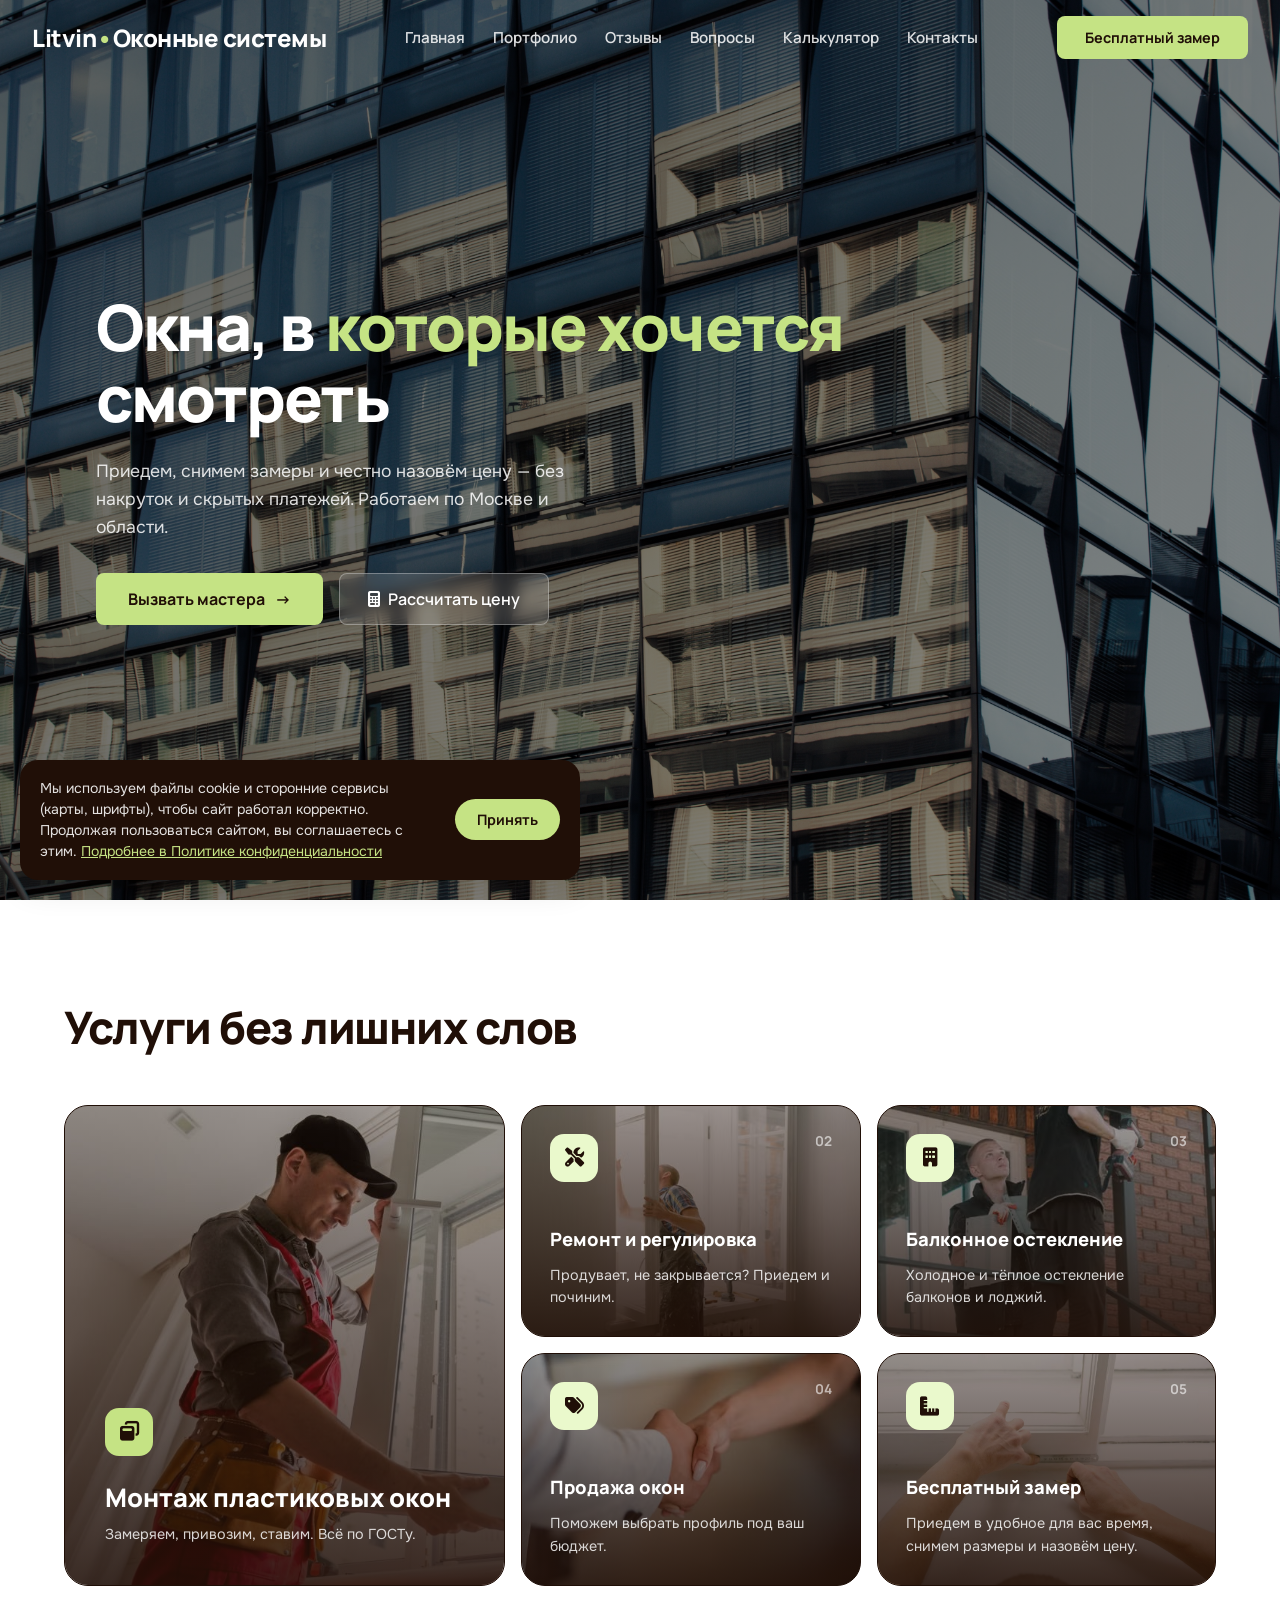
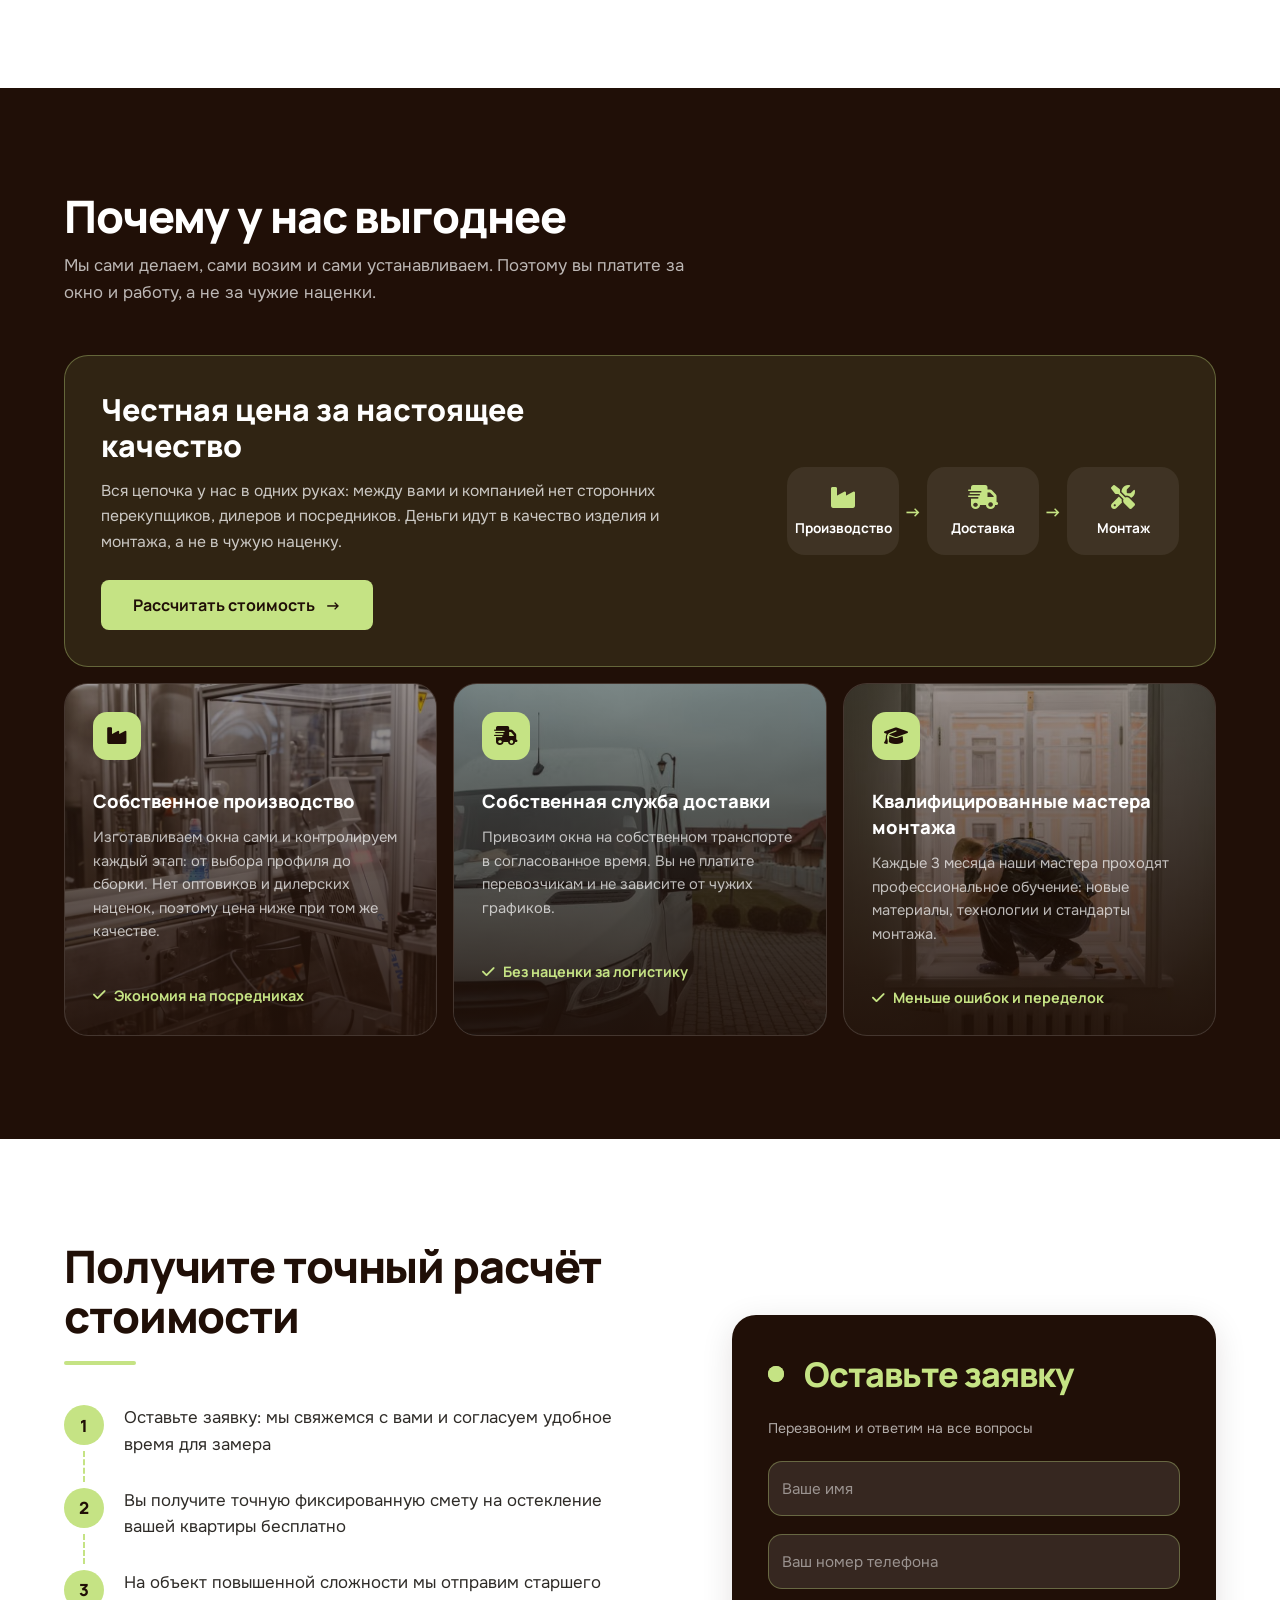
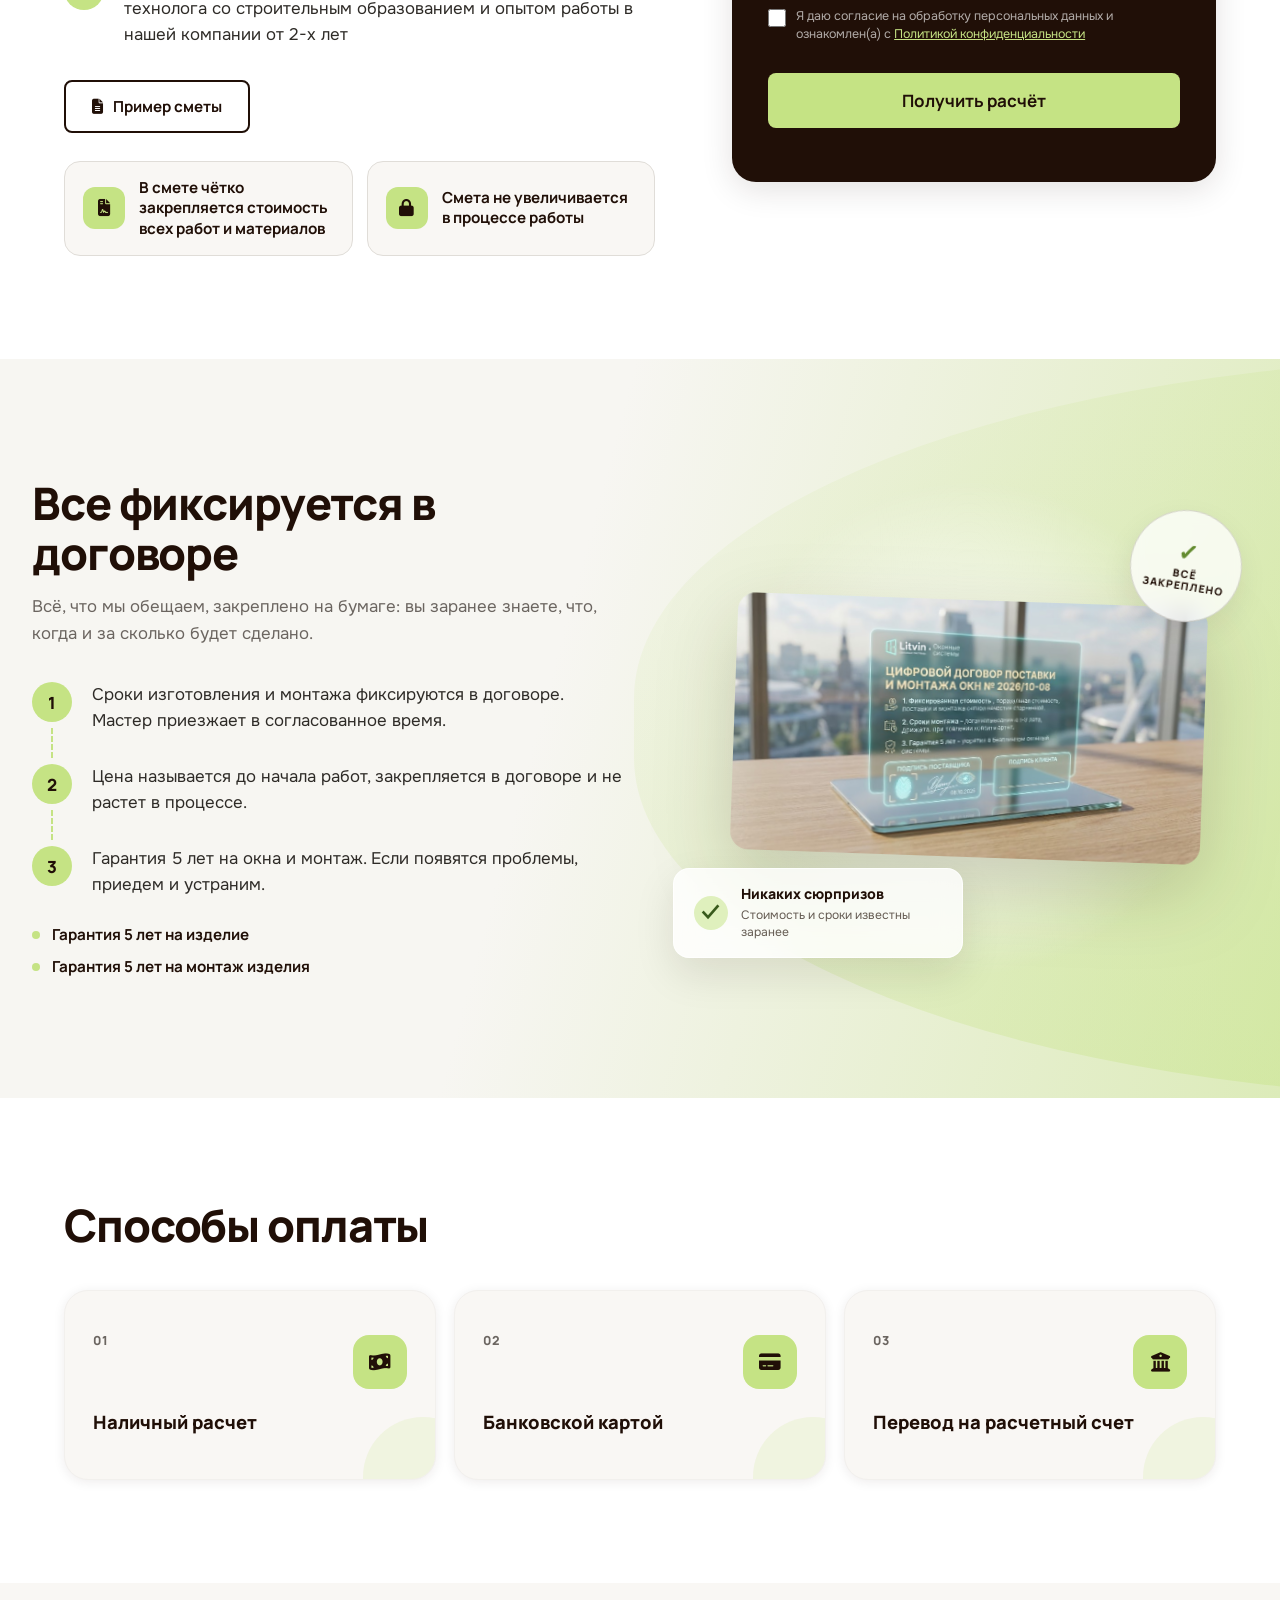
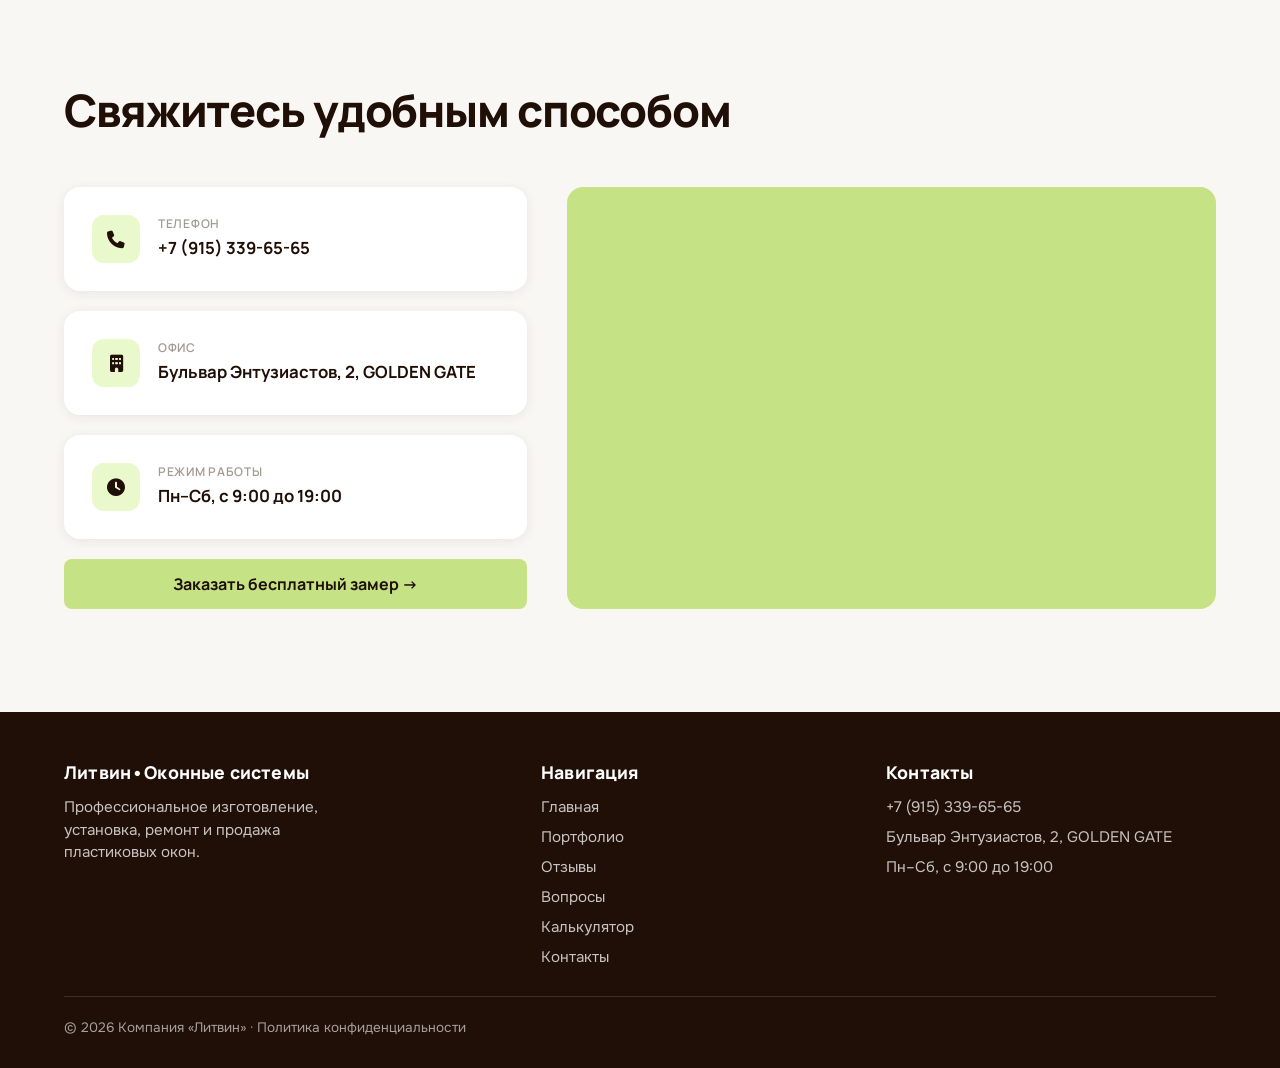
==== commit d14baf5a: "visual" ====
--- a/index.html
+++ b/index.html
@@ -50,7 +50,7 @@
   <div class="menu-overlay" id="menuOverlay"></div>
   <div class="mobile-menu" id="mobileMenu">
     <a href="index.html">Главная</a>
-    <a href="portfolio.html">Работы</a>
+    <a href="portfolio.html">Портфолио</a>
     <a href="reviews.html">Отзывы</a>
     <a href="faq.html">Вопросы</a>
     <a href="calculator.html">Калькулятор</a>
@@ -67,7 +67,7 @@
       
       <nav class="nav-links">
         <a href="index.html">Главная</a>
-        <a href="portfolio.html">Работы</a>
+        <a href="portfolio.html">Портфолио</a>
         <a href="reviews.html">Отзывы</a>
         <a href="faq.html">Вопросы</a>
         <a href="calculator.html">Калькулятор</a>
@@ -357,19 +357,39 @@
   </section>
 
   <!-- Футер -->
-  <footer>
-    <div class="footer-inner">
-      <div class="footer-brand">
-        <div class="brand-name">Litvin<span>•</span>Оконные системы</div>
-        <p>Профессиональная установка, ремонт и продажа пластиковых окон.</p>
-      </div>
-      <div class="footer-links">
-        <a href="tel:+79153396565">+7 (915) 339-65-65</a>
-        <a href="privacy.html">Политика конфиденциальности</a>
-      </div>
-    </div>
-    <div class="footer-bottom">
-      <p>© 2025 ИП Мастер. Все права защищены.</p>
+  <footer class="site-footer">
+    <div class="sf-inner">
+      <div class="sf-grid">
+        <div class="sf-col sf-brand">
+          <div class="sf-title">Литвин•Оконные системы</div>
+          <p>Профессиональное изготовление, установка, ремонт и продажа пластиковых окон.</p>
+        </div>
+
+        <nav class="sf-col" aria-label="Навигация по сайту">
+          <div class="sf-title">Навигация</div>
+          <ul class="sf-list">
+            <li><a href="index.html#hero">Главная</a></li>
+            <li><a href="portfolio.html">Портфолио</a></li>
+            <li><a href="reviews.html">Отзывы</a></li>
+            <li><a href="faq.html">Вопросы</a></li>
+            <li><a href="calculator.html">Калькулятор</a></li>
+            <li><a href="index.html#contacts">Контакты</a></li>
+          </ul>
+        </nav>
+
+        <div class="sf-col">
+          <div class="sf-title">Контакты</div>
+          <ul class="sf-list">
+            <li><a href="tel:+79153396565">+7 (915) 339-65-65</a></li>
+            <li>Бульвар Энтузиастов, 2, GOLDEN GATE</li>
+            <li>Пн–Сб, с 9:00 до 19:00</li>
+          </ul>
+        </div>
+      </div>
+
+      <div class="sf-bottom">
+        <p>© 2026 Компания «Литвин» · <a href="privacy.html">Политика конфиденциальности</a></p>
+      </div>
     </div>
   </footer>
 
--- a/css/style.css
+++ b/css/style.css
@@ -1156,7 +1156,7 @@
   right: 32px;
   width: 48px;
   height: 48px;
-  background: var(--primary-dark);
+  background: var(--accent-dark);
   color: var(--white);
   border-radius: 50%;
   border: none;
@@ -2865,3 +2865,130 @@
   .contract-note small { font-size: .68rem; }
 }
 @media (prefers-reduced-motion: reduce) { .contract-document { transition: none; } }
+
+/* ============================
+   ФУТЕР (по образцу: бренд | навигация | контакты)
+   ============================ */
+.site-footer .sf-inner { max-width: 1180px; margin: 0 auto; }
+
+.sf-grid {
+  display: grid;
+  grid-template-columns: 1.3fr 0.9fr 1fr;
+  gap: 36px 48px;
+  padding-bottom: 28px;
+}
+
+.sf-title {
+  margin-bottom: 12px;
+  font-family: 'Manrope', sans-serif;
+  font-weight: 800;
+  font-size: 1.1rem;
+  letter-spacing: 0.01em;
+  color: var(--white);
+}
+
+.sf-brand p {
+  max-width: 260px;
+  margin: 0;
+  font-size: 0.95rem;
+  line-height: 1.5;
+  color: rgba(255,255,255,0.75);
+}
+
+.sf-list {
+  list-style: none;
+  margin: 0;
+  padding: 0;
+  display: flex;
+  flex-direction: column;
+  gap: 8px;
+  font-size: 0.95rem;
+  line-height: 1.45;
+  color: rgba(255,255,255,0.75);
+}
+
+.sf-list a,
+.sf-bottom a {
+  color: inherit;
+  text-decoration: none;
+  transition: color 0.25s;
+}
+
+.sf-list a:focus-visible,
+.sf-bottom a:focus-visible { color: var(--primary-light); }
+
+@media (hover: hover) {
+  .sf-list a:hover,
+  .sf-bottom a:hover { color: var(--primary-light); }
+}
+
+.sf-bottom {
+  padding-top: 22px;
+  border-top: 1px solid rgba(255,255,255,0.12);
+}
+
+.sf-bottom p {
+  margin: 0;
+  font-size: 0.85rem;
+  color: rgba(255,255,255,0.6);
+}
+
+@media (max-width: 820px) {
+  .sf-grid { grid-template-columns: 1fr 1fr; gap: 28px 32px; }
+  .sf-brand { grid-column: 1 / -1; }
+}
+
+@media (max-width: 440px) {
+  .sf-grid { grid-template-columns: 1fr; gap: 24px; }
+}
+
+/* ============================
+   ДОГОВОР НА ТЕЛЕФОНЕ: без фото и плашек, как раньше
+   ============================ */
+@media (max-width: 900px) {
+  .contract-visual { display: none; }
+}
+
+@media (max-width: 560px) {
+  #contract { padding: 48px 0; }
+}
+
+/* ============================
+   «ДОГОВОР» приведён к тому же формату, что и «Получите расчёт»:
+   одинаковые шрифты, цвета, кружки, отступы и пунктир на всех экранах
+   ============================ */
+.contract-point { gap: 20px; padding-bottom: 30px; }
+
+.contract-point p {
+  font-size: 1.05rem;
+  line-height: 1.55;
+  color: var(--gray-800);
+  min-height: 40px;
+}
+
+.contract-num {
+  flex: 0 0 40px;
+  width: 40px;
+  height: 40px;
+  font-size: 1.05rem;
+}
+
+.contract-point:not(:last-child)::after { left: 19px; top: 46px; bottom: 6px; }
+
+.contract-list li { font-size: 0.95rem; }
+
+@media (max-width: 900px) {
+  .contract-point { gap: 16px; padding-bottom: 24px; }
+  .contract-point p { font-size: 1rem; min-height: 36px; }
+  .contract-num { flex-basis: 36px; width: 36px; height: 36px; font-size: 1rem; }
+  .contract-point:not(:last-child)::after { left: 17px; top: 42px; bottom: 6px; }
+}
+
+/* на телефонах у «Получите расчёт» отдельных правил нет, поэтому здесь значения те же, что до 900px */
+@media (max-width: 560px) {
+  .contract-point { gap: 16px; padding-bottom: 24px; }
+  .contract-point p { font-size: 1rem; min-height: 36px; }
+  .contract-num { flex-basis: 36px; width: 36px; height: 36px; font-size: 1rem; }
+  .contract-point:not(:last-child)::after { left: 17px; top: 42px; bottom: 6px; }
+  .contract-list li { font-size: 0.95rem; }
+}
